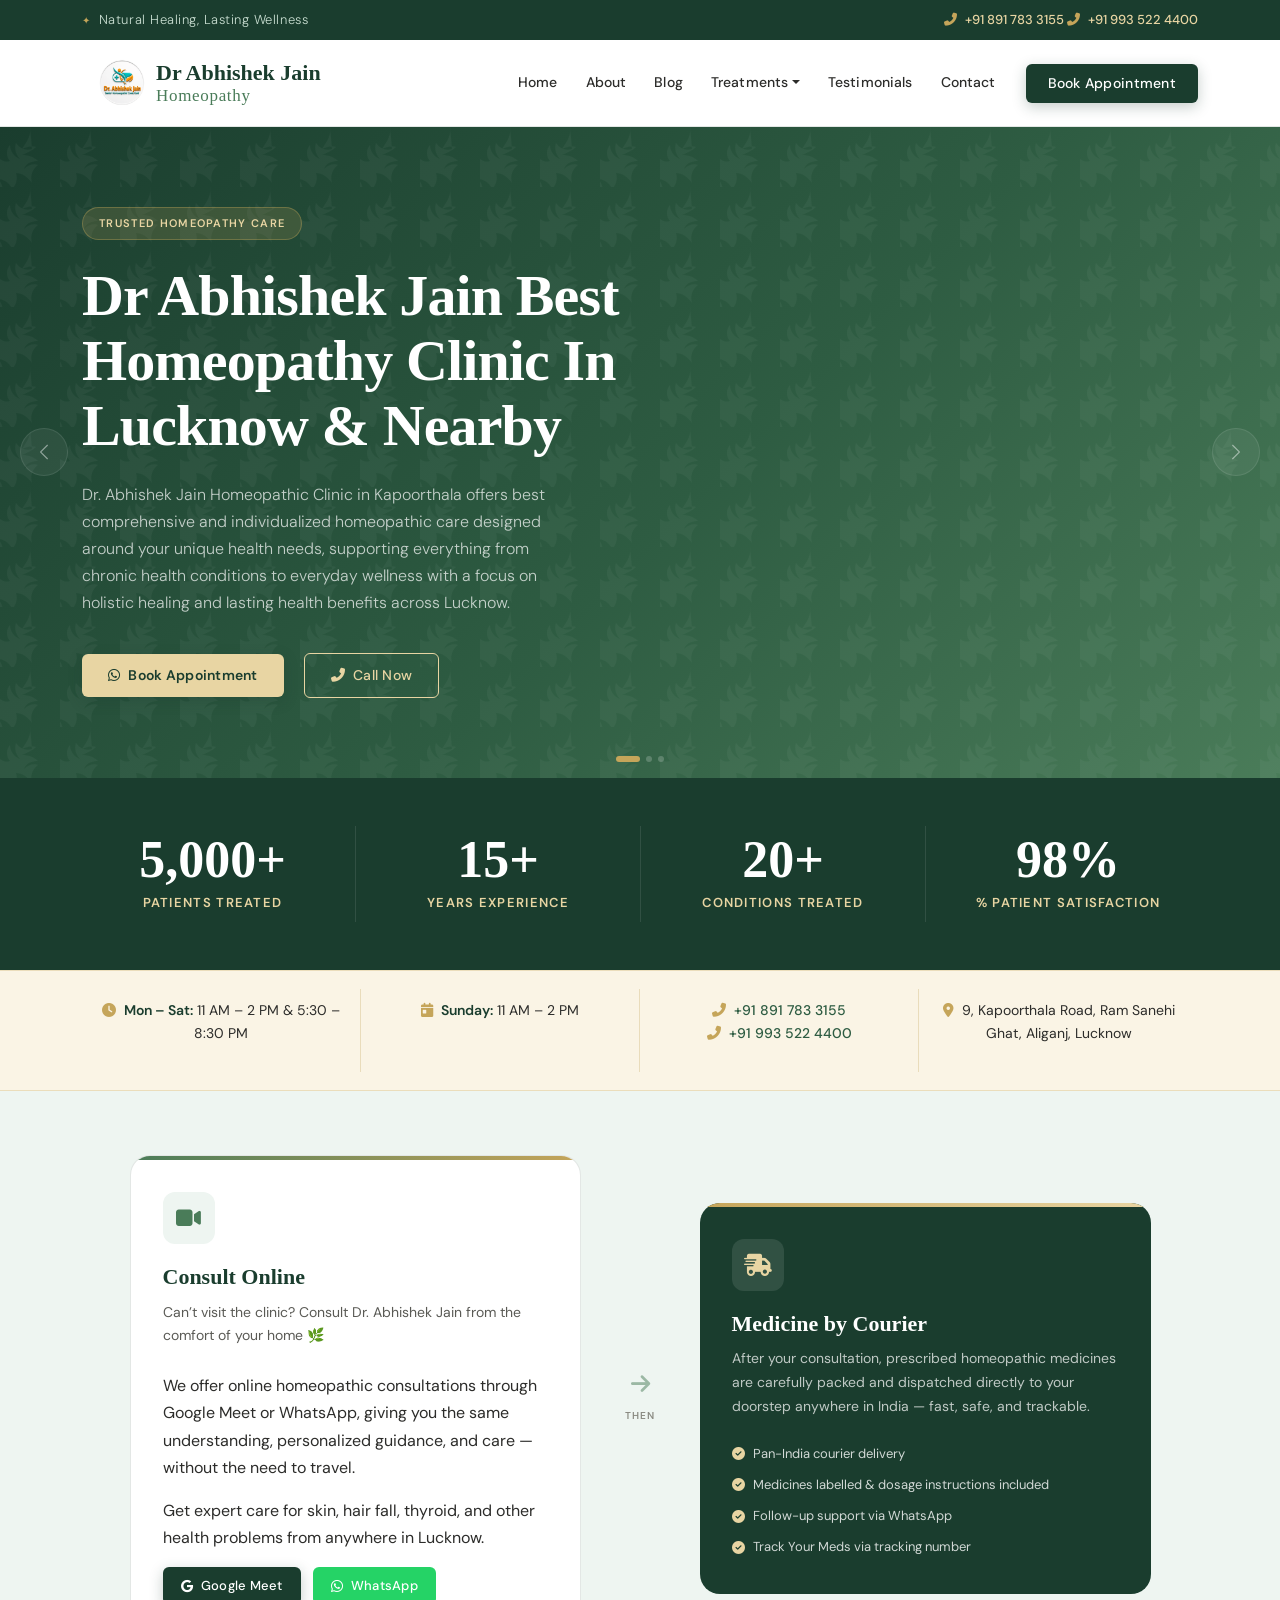
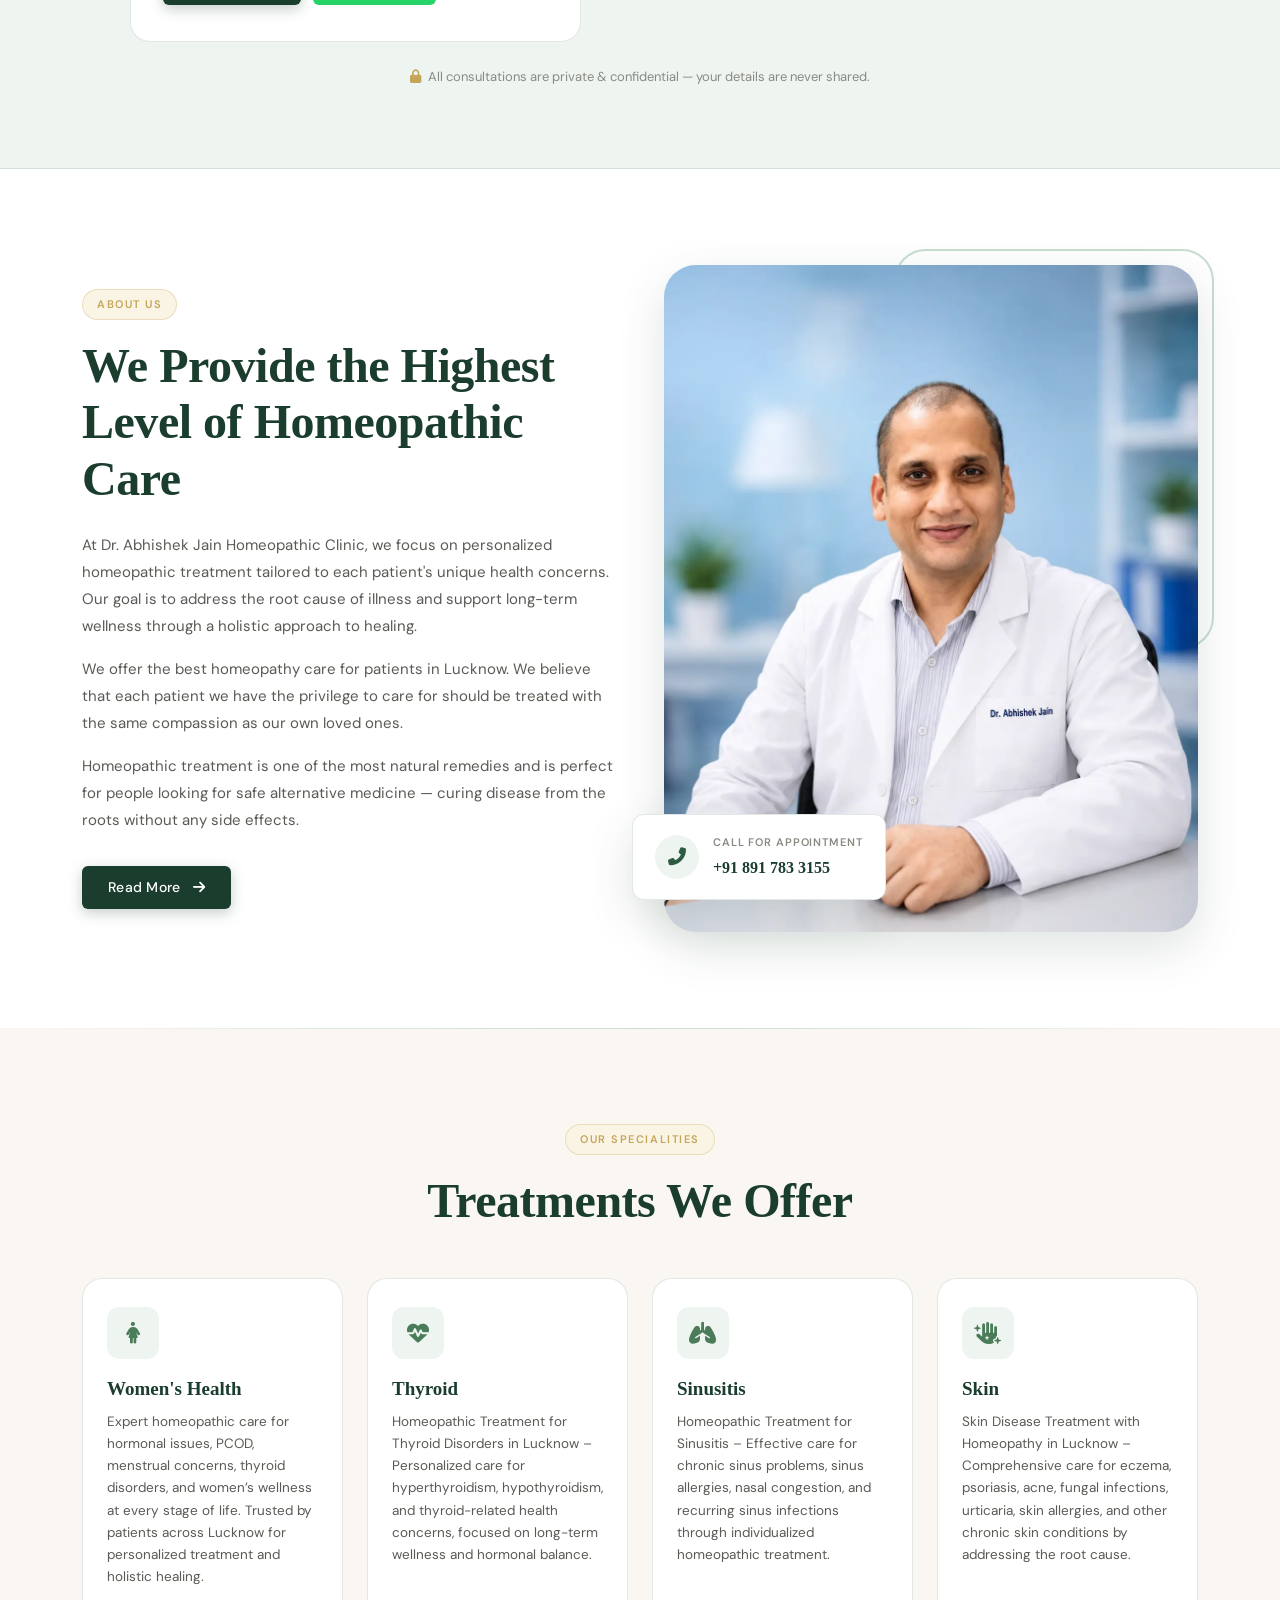
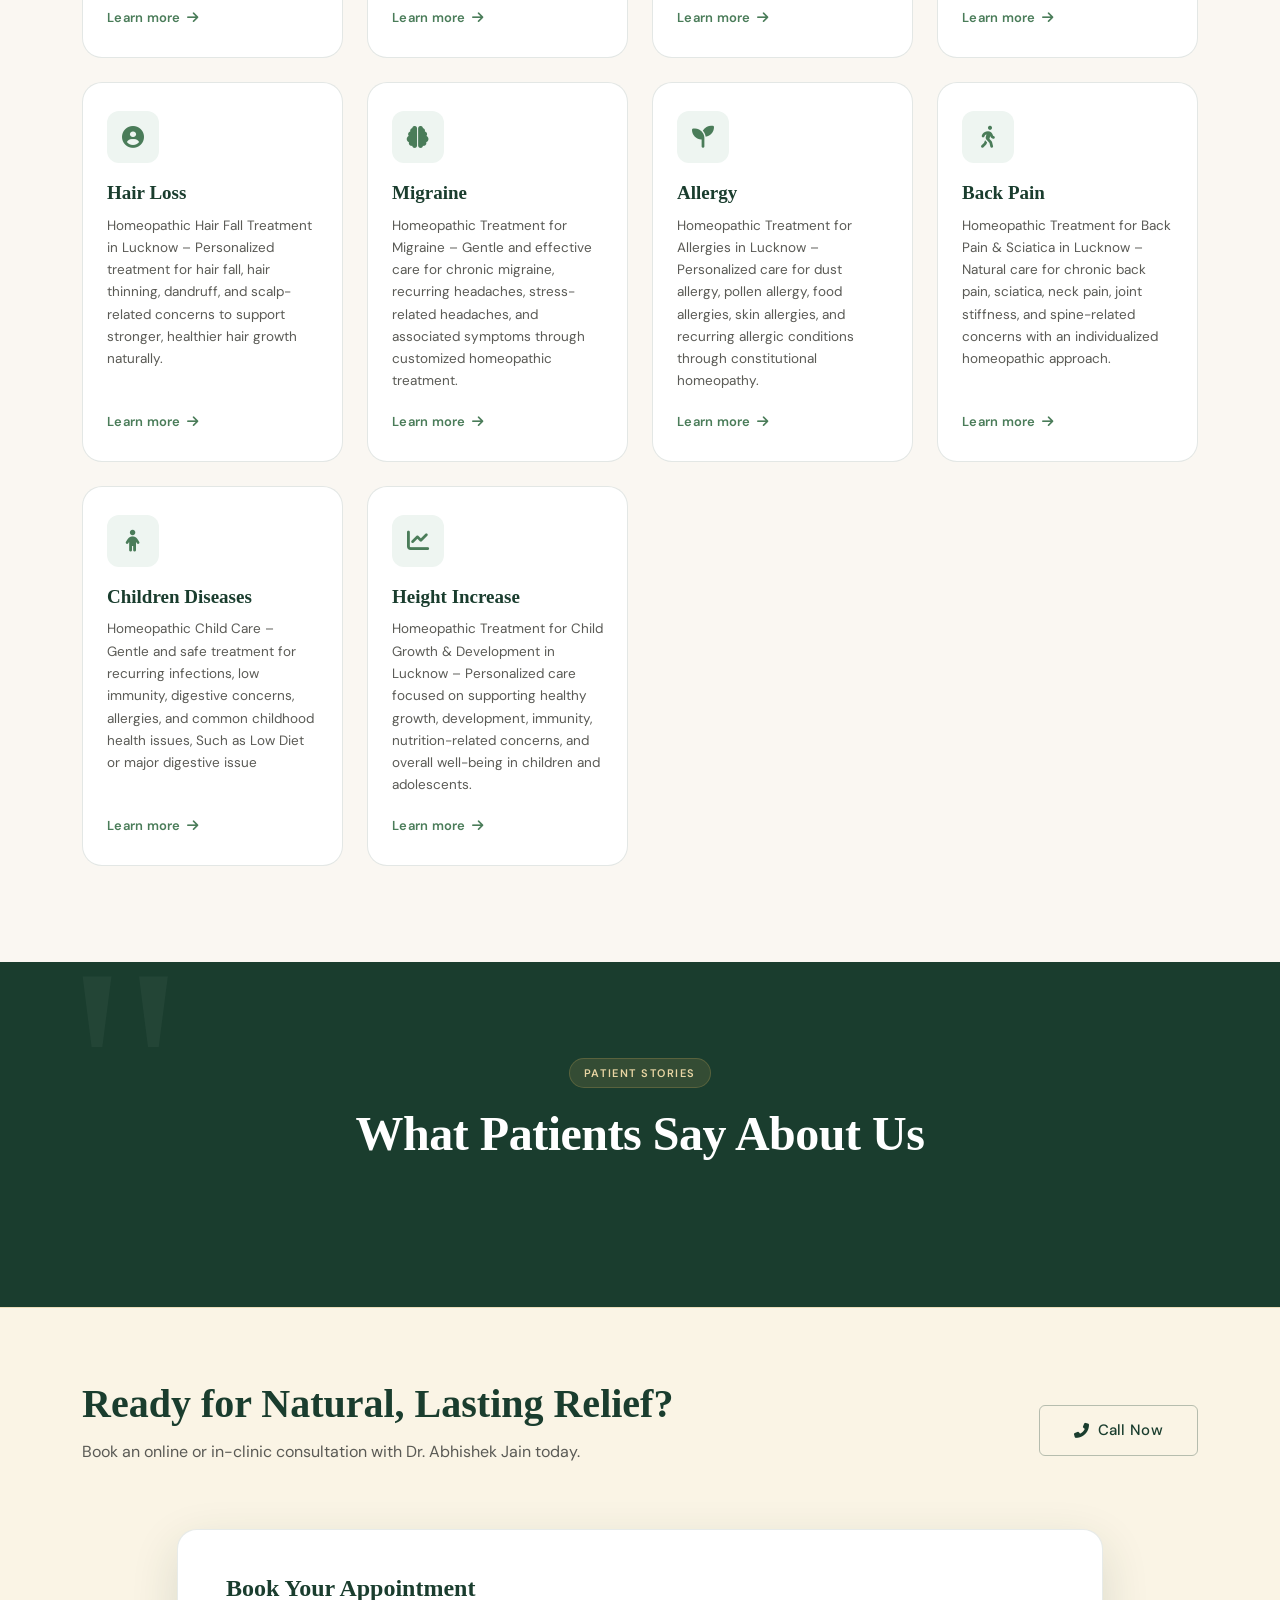
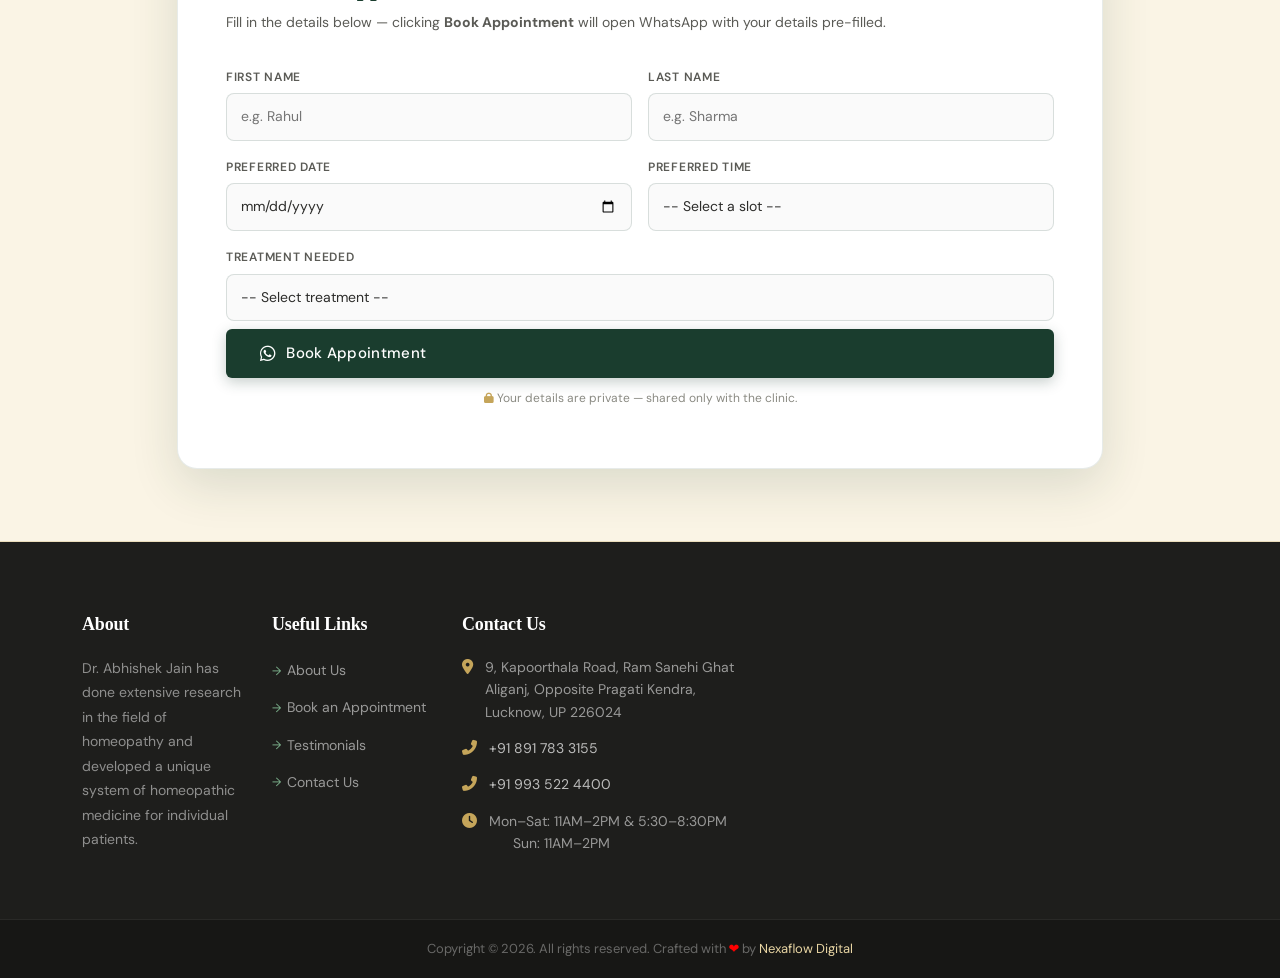
==== index.html @ 607e6f7a "Update index.html" ====
<!DOCTYPE html>
<html lang="en-IN">
<head>
<meta charset="UTF-8">
<meta name="viewport" content="width=device-width, initial-scale=1.0">
<meta http-equiv="X-UA-Compatible" content="IE=edge">

<title>Dr. Abhishek Jain (BHMS) – Best Homeopathy Doctor in Lucknow</title>
<meta name="description" content="Best Homeopathy doctor in Lucknow — Dr. Abhishek Jain, Aliganj clinic. Treats skin, thyroid, PCOD & child health. In-person & online consults. Book now.">
<meta name="keywords" content="homeopathy doctor Lucknow, best homeopathic clinic Lucknow, skin treatment homeopathy Lucknow, hair fall homeopathy, thyroid homeopathy Lucknow, Dr Abhishek Jain homeopathy, Kapoorthala homeopathic clinic, PCOD treatment Lucknow">
<meta name="author" content="Dr. Abhishek Jain">
<meta name="robots" content="index, follow, max-snippet:-1, max-image-preview:large, max-video-preview:-1">
<link rel="canonical" href="https://drjainhomeopathy.in">
<link rel="stylesheet" href="https://cdnjs.cloudflare.com/ajax/libs/bootstrap/5.3.0/css/bootstrap.min.css">
<link rel="stylesheet" href="https://cdnjs.cloudflare.com/ajax/libs/font-awesome/6.4.0/css/all.min.css">
<link href="https://fonts.googleapis.com/css2?family=Cormorant+Garant:ital,wght@0,400;0,600;0,700;1,400&family=DM+Sans:wght@300;400;500;600&display=swap" rel="stylesheet">

<meta name="geo.region" content="IN-UP">
<meta name="geo.placename" content="Lucknow, Uttar Pradesh, India">
<meta name="geo.position" content="26.8756;80.9425">
<meta name="ICBM" content="26.8756, 80.9425">

<meta property="og:type" content="website">
<meta property="og:locale" content="en_IN">
<meta property="og:site_name" content="Dr. Abhishek Jain Homeopathic Clinic">
<meta property="og:title" content="Best Homeopathy Doctor in Lucknow – Dr. Abhishek Jain">
<meta property="og:description" content="Trusted homeopathic care for skin, hair loss, thyroid, PCOD, sinusitis & more. Clinic in Kapoorthala, Aliganj, Lucknow. Book appointment via WhatsApp.">
<meta property="og:url" content="https://drjainhomeopathy.in/">
<meta property="og:image" content="https://drjainhomeopathy.in/dr-abhishek-jain.webp">
<meta property="og:image:width" content="1200">
<meta property="og:image:height" content="630">
<meta property="og:image:alt" content="Dr. Abhishek Jain – Homeopathy Doctor Lucknow">

<meta name="twitter:card" content="summary_large_image">
<meta name="twitter:title" content="Best Homeopathy Doctor in Lucknow – Dr. Abhishek Jain">
<meta name="twitter:description" content="Trusted homeopathic care for skin, hair loss, thyroid, PCOD & more. Clinic in Kapoorthala, Aliganj, Lucknow.">
<meta name="twitter:image" content="https://drjainhomeopathy.in/dr-abhishek-jain.webp">

<script type="application/ld+json">
{
  "@context": "https://schema.org",
  "@graph": [

    {
      "@type": "WebSite",
      "@id": "https://drjainhomeopathy.in/#website",
      "url": "https://drjainhomeopathy.in/",
      "name": "Dr. Abhishek Jain Homeopathic Clinic",
      "description": "Best Homeopathy Doctor in Lucknow – Trusted care for skin, hair loss, thyroid, PCOD, sinusitis, migraine & more.",
      "inLanguage": "en-IN",
      "potentialAction": {
        "@type": "SearchAction",
        "target": {
          "@type": "EntryPoint",
          "urlTemplate": "https://drjainhomeopathy.in/?s={search_term_string}"
        },
        "query-input": "required name=search_term_string"
      }
    },

    {
      "@type": "WebPage",
      "@id": "https://drjainhomeopathy.in/#webpage",
      "url": "https://drjainhomeopathy.in/",
     "name": "Dr. Abhishek Jain (BHMS) – Best Homeopathy Doctor in Lucknow | Kapoorthala Clinic",
"description": "Dr. Abhishek Jain (BHMS) offers expert homeopathic treatment for skin, thyroid, PCOD, Fibroadenoma, children's health & chronic ailments in Lucknow. Consultation ₹500.",
      "inLanguage": "en-IN",
      "isPartOf": { "@id": "https://drjainhomeopathy.in/#website" },
      "about": { "@id": "https://drjainhomeopathy.in/#clinic" },
      "datePublished": "2024-01-01",
      "dateModified": "2026-06-01",
      "breadcrumb": { "@id": "https://drjainhomeopathy.in/#breadcrumb" },
      "primaryImageOfPage": {
        "@type": "ImageObject",
        "url": "https://drjainhomeopathy.in/dr-abhishek-jain.webp",
        "width": 800,
        "height": 1000
      }
    },

    {
      "@type": "BreadcrumbList",
      "@id": "https://drjainhomeopathy.in/#breadcrumb",
      "itemListElement": [
        {
          "@type": "ListItem",
          "position": 1,
          "name": "Home",
          "item": "https://drjainhomeopathy.in/"
        }
      ]
    },

    {
      "@type": ["MedicalBusiness", "Physician"],
      "@id": "https://drjainhomeopathy.in/#clinic",
      "name": "Dr. Abhishek Jain Homeopathic Clinic",
      "alternateName": ["Vardhman Homeopathy", "Dr Abhishek Jain Homeopathy Lucknow"],
      "description": "Dr. Abhishek Jain (BHMS) is a trusted homeopathic doctor in Lucknow with 15+ years of experience, specialising in skin diseases, children's health, thyroid, PCOD, Fibroadenoma, and chronic ailments. Clinic near Kapoorthala, Aliganj Lucknow. Consultation fee ₹500, valid for 15 days.",
      "url": "https://drjainhomeopathy.in/",
      "logo": {
        "@type": "ImageObject",
        "url": "https://drjainhomeopathy.in/logo.png",
        "width": 200,
        "height": 60
      },
      "image": {
        "@type": "ImageObject",
        "url": "https://drjainhomeopathy.in/dr-abhishek-jain.webp",
        "width": 800,
        "height": 1000
      },
      "telephone": ["+918917833155", "+919935224400"],
      "email": "drabhishekj@gmail.com",
      "priceRange": "₹500",
"offers": {
  "@type": "Offer",
  "name": "Homeopathy Consultation",
  "price": "500",
  "priceCurrency": "INR",
  "description": "Consultation fee ₹500, valid for 15 days from date of visit."
},
      "currenciesAccepted": "INR",
      "paymentAccepted": "Cash, UPI, Online Transfer",
      "medicalSpecialty": "Homeopathic Medicine",
      "foundingDate": "2009",
      "address": {
        "@type": "PostalAddress",
        "streetAddress": "9, Kapoorthala Road, Ram Sanehi Ghat, Opposite Pragati Kendra",
        "addressLocality": "Aliganj",
        "addressRegion": "Uttar Pradesh",
        "postalCode": "226024",
        "addressCountry": "IN"
      },
      "geo": {
        "@type": "GeoCoordinates",
        "latitude": 26.8756,
        "longitude": 80.9425
      },
      "hasMap": "https://maps.google.com/?cid=YOUR_GOOGLE_CID",
      "sameAs": [
        "https://www.google.com/maps?cid=YOUR_GOOGLE_CID"
      ],
      "openingHoursSpecification": [
        {
          "@type": "OpeningHoursSpecification",
          "dayOfWeek": ["Monday","Tuesday","Wednesday","Thursday","Friday","Saturday"],
          "opens": "11:00",
          "closes": "14:00"
        },
        {
          "@type": "OpeningHoursSpecification",
          "dayOfWeek": ["Monday","Tuesday","Wednesday","Thursday","Friday","Saturday"],
          "opens": "17:30",
          "closes": "20:30"
        },
        {
          "@type": "OpeningHoursSpecification",
          "dayOfWeek": "Sunday",
          "opens": "11:00",
          "closes": "14:00"
        }
      ],
      "areaServed": [
        {"@type": "City", "name": "Lucknow"},
        {"@type": "AdministrativeArea", "name": "Aliganj"},
        {"@type": "AdministrativeArea", "name": "Kapoorthala"},
        {"@type": "AdministrativeArea", "name": "Gomti Nagar"},
        {"@type": "AdministrativeArea", "name": "Hazratganj"},
        {"@type": "AdministrativeArea", "name": "Indira Nagar"},
        {"@type": "AdministrativeArea", "name": "Rajajipuram"}
      ],
      "availableService": [
        {"@type": "MedicalTherapy", "name": "Women's Health & PCOD Treatment"},
        {"@type": "MedicalTherapy", "name": "Thyroid Treatment"},
        {"@type": "MedicalTherapy", "name": "Sinusitis Treatment"},
        {"@type": "MedicalTherapy", "name": "Skin Disease Treatment"},
        {"@type": "MedicalTherapy", "name": "Hair Loss Treatment"},
        {"@type": "MedicalTherapy", "name": "Migraine Treatment"},
        {"@type": "MedicalTherapy", "name": "Allergy Treatment"},
        {"@type": "MedicalTherapy", "name": "Back Pain & Sciatica Treatment"},
        {"@type": "MedicalTherapy", "name": "Children's Diseases Treatment"},
        {"@type": "MedicalTherapy", "name": "Fibroadenoma Treatment"},
{"@type": "MedicalTherapy", "name": "Chronic Disease Treatment"},
{"@type": "MedicalTherapy", "name": "Online Homeopathy Consultation"}
      ],
      "employee": {
        "@type": "Person",
        "@id": "https://drjainhomeopathy.in/#doctor",
        "name": "Dr. Abhishek Jain",
       "jobTitle": "Homeopathic Physician (BHMS)",
"qualifications": "BHMS",
"description": "Dr. Abhishek Jain (BHMS) is a specialist homeopathic doctor in Lucknow with over 15 years of experience, known for expertise in skin diseases, children's health, thyroid disorders, PCOD, Fibroadenoma, and various chronic ailments.",
"hasCredential": {
  "@type": "EducationalOccupationalCredential",
  "credentialCategory": "degree",
  "name": "Bachelor of Homeopathic Medicine and Surgery (BHMS)"
},
        "image": "https://drjainhomeopathy.in/dr-abhishek-jain.webp",
        "worksFor": {"@id": "https://drjainhomeopathy.in/#clinic"},
        "address": {
          "@type": "PostalAddress",
          "addressLocality": "Lucknow",
          "addressRegion": "Uttar Pradesh",
          "addressCountry": "IN"
        }
      },
      "aggregateRating": {
        "@type": "AggregateRating",
        "ratingValue": "4.9",
        "reviewCount": "120",
        "bestRating": "5",
        "worstRating": "1"
      }
    },

    {
      "@type": "FAQPage",
      "@id": "https://drjainhomeopathy.in/#faq",
      "mainEntity": [
        {
          "@type": "Question",
          "name": "Is Dr. Abhishek Jain available for online consultation?",
          "acceptedAnswer": {
            "@type": "Answer",
            "text": "Yes, Dr. Abhishek Jain offers online homeopathic consultations via Google Meet and WhatsApp. After consultation, prescribed medicines are dispatched by courier anywhere in India."
          }
        },
        {
          "@type": "Question",
          "name": "What conditions does Dr. Abhishek Jain treat?",
          "acceptedAnswer": {
            "@type": "Answer",
            "text": "Dr. Abhishek Jain treats skin disorders (eczema, psoriasis, acne), hair loss, thyroid disorders, PCOD, sinusitis, migraine, allergies, back pain, sciatica, children's diseases, and more through homeopathy."
          }
        },
        {
          "@type": "Question",
          "name": "Where is Dr. Abhishek Jain's clinic located?",
          "acceptedAnswer": {
            "@type": "Answer",
            "text": "The clinic is at 9, Kapoorthala Road, Ram Sanehi Ghat, Opposite Pragati Kendra, Aliganj, Lucknow, Uttar Pradesh 226024."
          }
        },
        {
          "@type": "Question",
          "name": "What are the clinic timings?",
          "acceptedAnswer": {
            "@type": "Answer",
            "text": "Monday to Saturday: 11 AM – 2 PM and 5:30 PM – 8:30 PM. Sunday: 11 AM – 2 PM."
          }
        },
        {
          "@type": "Question",
          "name": "Does homeopathy have side effects?",
          "acceptedAnswer": {
            "@type": "Answer",
            "text": "No. Homeopathic medicines are natural and work without side effects. They treat the root cause of the disease rather than suppressing symptoms."
          }
        },
        {
          "@type": "Question",
          "name": "How can I book an appointment with Dr. Abhishek Jain?",
          "acceptedAnswer": {
            "@type": "Answer",
            "text": "You can book an appointment by calling +91 891 783 3155 or +91 993 522 4400, or by sending a WhatsApp message to +91 993 522 4400."
          }
        }
      ]
    }

  ]
}
</script>

<style>
/* ============================================================
   VARDHMAN HOMEOPATHY — Modern CSS
   Palette: Forest Green · Sage · Warm Cream · Antique Gold
   Typefaces: Cormorant Garant (display) · DM Sans (body)
   ============================================================ */

*,*::before,*::after{box-sizing:border-box;margin:0;padding:0}

:root{
  --green-deep:#1A3D2E;
  --green-mid:#2E5C42;
  --green-sage:#4A7C59;
  --green-light:#7BAF8A;
  --green-mist:#C8DDD0;
  --green-haze:#EEF5F1;
  --gold:#C5A55A;
  --gold-light:#E8D5A3;
  --gold-pale:#FAF4E5;
  --cream:#FAF7F2;
  --cream-warm:#F2EDE5;
  --white:#FFFFFF;
  --charcoal:#1E1E1C;
  --text-dark:#2C2C2A;
  --text-mid:#5A5A55;
  --text-light:#8A8A82;
  --border:rgba(26,61,46,0.12);
  --border-gold:rgba(197,165,90,0.30);
  --font-display:'Cormorant Garant',Georgia,serif;
  --font-body:'DM Sans',system-ui,sans-serif;
  --radius-sm:6px;
  --radius-md:12px;
  --radius-lg:20px;
  --radius-xl:32px;
  --shadow-sm:0 2px 8px rgba(26,61,46,0.08);
  --shadow-md:0 6px 24px rgba(26,61,46,0.10);
  --shadow-lg:0 16px 48px rgba(26,61,46,0.14);
  --section-pad:96px 0;
  --transition:0.28s cubic-bezier(0.4,0,0.2,1);
}

html{scroll-behavior:smooth; overflow-x:hidden; max-width:100%;}
body{font-family:var(--font-body);font-size:16px;line-height:1.7;color:var(--text-dark);background:var(--white);-webkit-font-smoothing:antialiased; overflow-x:hidden; max-width:100%;}
a{text-decoration:none;color:inherit}
img{max-width:100%;display:block}

.section-eyebrow{display:inline-block;font-family:var(--font-body);font-size:11px;font-weight:600;letter-spacing:0.14em;text-transform:uppercase;color:var(--gold);background:var(--gold-pale);border:1px solid var(--border-gold);padding:5px 14px;border-radius:100px;margin-bottom:18px}

.section-title{font-family:var(--font-display);font-size:clamp(32px,4vw,48px);font-weight:600;line-height:1.18;color:var(--green-deep);letter-spacing:-0.01em}

/* Topbar */
.topbar{background:var(--green-deep);padding:9px 0;font-size:13px}
.topbar-tagline{color:var(--green-mist);font-weight:300;letter-spacing:0.04em}
.topbar-tagline::before{content:'✦';margin-right:8px;color:var(--gold);font-size:10px}
.topbar-phone{color:var(--gold-light);font-weight:500;transition:color var(--transition)}
.topbar-phone:hover{color:var(--white)}
.topbar-phone i{color:var(--gold)}

/* Navbar */
#mainNav{background:rgba(255,255,255,0.96);backdrop-filter:blur(12px);-webkit-backdrop-filter:blur(12px);border-bottom:1px solid var(--border);padding:14px 0;transition:box-shadow var(--transition)}
#mainNav.scrolled{box-shadow:var(--shadow-md)}
.navbar-brand-text{font-family:var(--font-display);font-size:22px;font-weight:700;color:var(--green-deep);line-height:1.2;display:flex;flex-direction:column;}
.nav-link{font-size:14px;font-weight:500;color:var(--text-dark)!important;padding:8px 14px!important;border-radius:var(--radius-sm);transition:color var(--transition),background var(--transition);letter-spacing:0.01em}
.nav-link:hover,.nav-link.active{color:var(--green-mid)!important;background:var(--green-haze)}
.dropdown-menu{border:1px solid var(--border);border-radius:var(--radius-md);box-shadow:var(--shadow-lg);padding:8px;margin-top:8px}
.dropdown-item{font-size:14px;color:var(--text-dark);padding:9px 14px;border-radius:var(--radius-sm);transition:background var(--transition),color var(--transition)}
.dropdown-item:hover{background:var(--green-haze);color:var(--green-deep)}
.nav-appt-btn{font-size:14px!important;padding:9px 22px!important}

/* Buttons */
.btn{font-family:var(--font-body);font-weight:500;font-size:14px;letter-spacing:0.02em;border-radius:var(--radius-sm);padding:11px 26px;transition:all var(--transition);border:none;cursor:pointer;display:inline-flex;align-items:center;gap:8px}
.btn-primary{background:var(--green-deep);color:var(--white);box-shadow:0 4px 14px rgba(26,61,46,0.25)}
.hero-slide .btn-primary{background:#E8D5A3;color:var(--green-deep);border:none;font-weight:600;}
.hero-slide .btn-primary:hover{background:#ffffff;color:var(--green-deep);}
.btn-primary:hover{background:var(--green-mid);color:var(--white);transform:translateY(-1px);box-shadow:0 6px 20px rgba(26,61,46,0.30)}
.btn-outline-light{background:transparent;color:#E8D5A3;border:1.5px solid #E8D5A3}
.btn-outline-light:hover{background:rgba(232,213,163,0.15);color:#E8D5A3;border-color:#E8D5A3}
.btn-light{background:var(--white);color:var(--green-deep);box-shadow:var(--shadow-sm)}
.btn-light:hover{background:var(--cream);color:var(--green-deep);transform:translateY(-1px)}
.btn-lg{padding:13px 34px;font-size:15px}

/* Hero */
.hero-slide{min-height:620px;align-items:center;position:relative;overflow:hidden}
.carousel-item.hero-slide{
  display:flex !important;
  position:absolute;
  top:0; left:0; right:0; bottom:0;
  opacity:0;
  transition:opacity 0.85s ease-in-out;
  z-index:0;
  pointer-events:none;
}
.carousel-item.hero-slide.active{
  opacity:1;
  position:relative;
  z-index:1;
  pointer-events:auto;
}
.hero-slide::before{content:'';position:absolute;inset:0;background-image:url("data:image/svg+xml,%3Csvg width='60' height='60' viewBox='0 0 60 60' xmlns='http://www.w3.org/2000/svg'%3E%3Cg fill='none' fill-rule='evenodd'%3E%3Cg fill='%23ffffff' fill-opacity='0.04'%3E%3Cpath d='M30 0c2 8-4 16-8 22 4-2 10-4 14-2-4 4-10 6-14 8 6 0 12 2 16 6-6 0-12 2-14 8 4-4 10-6 14-4-6 4-8 12-6 18-4-6-10-10-16-10 2 6 0 12-4 16-2-6-8-10-14-10 4 4 6 10 4 16-4-4-10-6-16-4 6-6 6-14 2-20-2 6-8 10-14 10 4-4 4-12 0-16 4 2 8 6 10 10-2-6 0-14 6-18-2 6 0 12 4 16-2-6-2-14 2-20 2 6 8 10 14 8-4-4-4-12 0-16 0 6 4 12 10 14-4-4-6-10-4-16 4 6 10 8 16 6z'/%3E%3C/g%3E%3C/g%3E%3C/svg%3E");pointer-events:none;z-index:1}
.slide-1{background:linear-gradient(135deg,var(--green-deep) 0%,var(--green-mid) 55%,var(--green-sage) 100%)}
.slide-2{background:linear-gradient(135deg,#0F2920 0%,var(--green-deep) 50%,var(--green-mid) 100%)}
.slide-3{background:linear-gradient(135deg,var(--green-mid) 0%,#1E4A38 55%,var(--green-sage) 100%)}
.hero-content{position:relative;z-index:2;padding:80px 0}
.hero-badge{display:inline-block;background:rgba(197,165,90,0.18);color:var(--gold-light);border:1px solid rgba(197,165,90,0.35);font-size:11px;font-weight:600;letter-spacing:0.12em;text-transform:uppercase;padding:6px 16px;border-radius:100px;margin-bottom:24px}
.hero-content h1{font-family:var(--font-display);font-size:clamp(36px,5vw,58px);font-weight:700;color:var(--white);line-height:1.12;margin-bottom:22px;letter-spacing:-0.015em}
.hero-content p{font-size:16px;color:rgba(255,255,255,0.72);line-height:1.7;max-width:500px;margin-bottom:36px;font-weight:300}

.carousel-indicators [data-bs-target]{width:6px;height:6px;border-radius:50%;background:rgba(255,255,255,0.40);border:none;transition:all var(--transition)}
.carousel-indicators .active{background:var(--gold);width:24px;border-radius:100px}
.carousel-control-prev,.carousel-control-next{width:48px;height:48px;background:rgba(255,255,255,0.12);border-radius:50%;top:50%;transform:translateY(-50%);bottom:auto;margin:0 20px;border:1px solid rgba(255,255,255,0.20);transition:background var(--transition)}
.carousel-control-prev:hover,.carousel-control-next:hover{background:rgba(255,255,255,0.22)}
.carousel-control-prev-icon,.carousel-control-next-icon{width:18px;height:18px}

/* Hours Strip */
.hours-strip{background:var(--gold-pale);border-top:1px solid var(--border-gold);border-bottom:1px solid var(--border-gold);padding:18px 0}
.hours-item{font-size:14px;color:var(--text-dark);padding:10px 20px;border-right:1px solid var(--border-gold);font-weight:400}
.hours-item:last-child{border-right:none}
.hours-item i{color:var(--gold)}
.hours-item strong{font-weight:600;color:var(--green-deep)}
.hours-item a{color:var(--green-mid);font-weight:500}
.hours-item a:hover{color:var(--green-deep)}

/* Section padding */
.section-padding{padding:var(--section-pad)}

/* About */
.about-section{background:var(--white)}
.about-text-content p{color:var(--text-mid);font-size:15px;margin-bottom:16px;line-height:1.8}
.about-image-block{position:relative;border-radius:var(--radius-xl);overflow:visible}
.about-image-block img{border-radius:var(--radius-xl);box-shadow:var(--shadow-lg);width:100%;object-fit:cover;aspect-ratio:4/5;background:var(--green-haze)}
.about-image-block::before{content:'';position:absolute;top:-16px;right:-16px;width:60%;height:60%;border:2px solid var(--green-mist);border-radius:var(--radius-xl);z-index:-1}
.about-info-card{position:absolute;bottom:32px;left:-32px;background:var(--white);border-radius:var(--radius-md);box-shadow:var(--shadow-lg);padding:18px 22px;display:flex;align-items:center;gap:14px;border:1px solid var(--border);min-width:230px}
.info-card-icon{width:44px;height:44px;background:var(--green-haze);border-radius:50%;display:flex;align-items:center;justify-content:center;color:var(--green-mid);font-size:18px;flex-shrink:0}
.info-card-label{font-size:11px;font-weight:600;letter-spacing:0.08em;text-transform:uppercase;color:var(--text-light);margin-bottom:3px}
.info-card-phone{font-size:16px;font-weight:600;color:var(--green-deep);font-family:var(--font-display)}

/* Treatments */
.treatments-section{background:var(--cream);position:relative}
.treatments-section::before{content:'';position:absolute;top:0;left:0;right:0;height:1px;background:linear-gradient(90deg,transparent,var(--green-mist),transparent)}
.treatment-card{display:flex;flex-direction:column;background:var(--white);border:1px solid var(--border);border-radius:var(--radius-lg);padding:28px 24px;height:100%;transition:all var(--transition);text-decoration:none;color:inherit;position:relative;overflow:hidden}
.treatment-card::before{content:'';position:absolute;bottom:0;left:0;right:0;height:3px;background:linear-gradient(90deg,var(--green-sage),var(--gold));transform:scaleX(0);transform-origin:left;transition:transform var(--transition)}
.treatment-card:hover{transform:translateY(-6px);box-shadow:var(--shadow-lg);border-color:var(--green-mist);color:inherit;text-decoration:none}
.treatment-card:hover::before{transform:scaleX(1)}
.treatment-icon{width:52px;height:52px;background:var(--green-haze);border-radius:var(--radius-md);display:flex;align-items:center;justify-content:center;font-size:22px;color:var(--green-sage);margin-bottom:18px;transition:background var(--transition),color var(--transition)}
.treatment-card:hover .treatment-icon{background:var(--green-deep);color:var(--white)}
.treatment-card h4{font-family:var(--font-display);font-size:19px;font-weight:600;color:var(--green-deep);margin-bottom:10px;line-height:1.25}
.treatment-card p{font-size:13.5px;color:var(--text-mid);line-height:1.65;flex:1;margin-bottom:18px}
.treatment-link{font-size:13px;font-weight:600;color:var(--green-sage);display:inline-flex;align-items:center;gap:6px;letter-spacing:0.02em;transition:gap var(--transition),color var(--transition)}
.treatment-card:hover .treatment-link{color:var(--green-deep);gap:10px}

/* Testimonials */
.testimonials-section{background:var(--green-deep);position:relative;overflow:hidden}
.testimonials-section::before{content:'"';position:absolute;top:-40px;left:5%;font-family:var(--font-display);font-size:300px;color:rgba(255,255,255,0.04);line-height:1;pointer-events:none;user-select:none}
.testimonials-section .section-eyebrow{background:rgba(197,165,90,0.15);color:var(--gold-light);border-color:rgba(197,165,90,0.25)}
.testimonials-section .section-title{color:var(--white)}
.testimonial-card{background:rgba(255,255,255,0.06);border:1px solid rgba(255,255,255,0.10);border-radius:var(--radius-xl);padding:44px 48px;text-align:center;backdrop-filter:blur(8px)}
.testimonial-stars{color:var(--gold);font-size:20px;letter-spacing:3px;margin-bottom:24px}
.testimonial-card p{font-family:var(--font-display);font-size:20px;font-style:italic;color:rgba(255,255,255,0.88);line-height:1.65;margin-bottom:32px}
.testimonial-author{display:flex;align-items:center;justify-content:center;gap:14px}
.author-avatar{width:46px;height:46px;background:var(--green-sage);border-radius:50%;display:flex;align-items:center;justify-content:center;font-weight:600;font-size:16px;color:var(--white);flex-shrink:0}
.testimonial-author strong{display:block;font-size:15px;font-weight:600;color:var(--white);text-align:left}
.testimonial-author span{font-size:13px;color:rgba(255,255,255,0.50);text-align:left;display:block}
.testimonial-btn{width:42px;height:42px;border-radius:50%;background:rgba(255,255,255,0.10);border:1px solid rgba(255,255,255,0.20);color:var(--white);font-size:14px;display:inline-flex;align-items:center;justify-content:center;transition:background var(--transition);padding:0}
.testimonial-btn:hover{background:rgba(255,255,255,0.20);color:var(--white)}

/* CTA */
.cta-section{background:var(--gold-pale);border-top:1px solid var(--border-gold);border-bottom:1px solid var(--border-gold);padding:72px 0}
.cta-section h2{font-family:var(--font-display);font-size:clamp(28px,3.5vw,40px);font-weight:600;color:var(--green-deep);margin-bottom:10px;line-height:1.2}
.cta-section p{font-size:16px;color:var(--text-mid)}
.cta-section .btn-outline-light{color:var(--green-deep);border-color:rgba(26,61,46,0.30)}
.cta-section .btn-outline-light:hover{background:rgba(26,61,46,0.06);color:var(--green-deep)}

/* Footer */
.site-footer{background:var(--charcoal);padding:72px 0 0;color:rgba(255,255,255,0.60)}
.footer-heading{font-family:var(--font-display);font-size:18px;font-weight:600;color:var(--white);margin-bottom:20px;letter-spacing:-0.01em}
.site-footer p{font-size:14px;line-height:1.75;color:rgba(255,255,255,0.50)}
.footer-links{list-style:none;padding:0}
.footer-links li{margin-bottom:10px}
.footer-links a{font-size:14px;color:rgba(255,255,255,0.55);transition:color var(--transition);display:inline-flex;align-items:center;gap:6px}
.footer-links a::before{content:'→';font-size:12px;color:var(--green-light)}
.footer-links a:hover{color:var(--white)}
.footer-contact{list-style:none;padding:0}
.footer-contact li{display:flex;gap:12px;font-size:14px;color:rgba(255,255,255,0.55);margin-bottom:14px;line-height:1.6}
.footer-contact i{color:var(--gold);font-size:15px;margin-top:3px;flex-shrink:0}
.footer-contact a{color:rgba(255,255,255,0.70);transition:color var(--transition)}
.footer-contact a:hover{color:var(--gold-light)}
.footer-bottom{background:rgba(0,0,0,0.25);margin-top:48px;padding:18px 0;border-top:1px solid rgba(255,255,255,0.08)}
.footer-bottom p{font-size:13px;color:rgba(255,255,255,0.35);margin:0}
.footer-bottom a{color:var(--gold-light);transition:color var(--transition)}
.footer-bottom a:hover{color:var(--gold)}
.navbar-toggler{border:1px solid var(--border);border-radius:var(--radius-sm);padding:6px 10px}
.navbar-toggler:focus{box-shadow:none}

@media (max-width: 767px) {
  .dr-photo {
    aspect-ratio: 3/4;
    object-fit: cover;
    object-position: center top;
    width: 100%;
  }
}

@media(max-width:991px){
  :root{--section-pad:72px 0}
  .about-info-card{left:0;bottom:-20px}
  .about-image-block::before{display:none}
  .hero-content{padding:60px 0}
  .testimonial-card{padding:32px 28px}
}
@media(max-width:767px){
  :root{--section-pad:56px 0}
  .hero-slide{min-height:520px}
  .hours-item{border-right:none;border-bottom:1px solid var(--border-gold)}
  .hours-item:last-child{border-bottom:none}
  .about-info-card{position:static;margin-top:20px}
  .testimonial-card p{font-size:17px}

  /* Fix horizontal overflow on mobile */
  .container{max-width:100%; padding-left:16px; padding-right:16px;}
  .row{margin-left:0; margin-right:0;}
  .carousel{overflow:hidden;}
  .carousel-inner{overflow:hidden;}
  #heroCarousel{overflow:hidden; max-width:100vw;}
  section, div{max-width:100%;}
  .hero-content{padding:48px 0;}
  .hero-content h1{font-size:30px;}
}
@media(prefers-reduced-motion:no-preference){
  .treatment-card,.about-text-content,.about-image-block{opacity:0;transform:translateY(20px);animation:fadeUp 0.6s ease forwards}
  .treatment-card:nth-child(2){animation-delay:0.08s}
  .treatment-card:nth-child(3){animation-delay:0.16s}
  .treatment-card:nth-child(4){animation-delay:0.24s}
  .about-image-block{animation-delay:0.15s}
}
@keyframes fadeUp{to{opacity:1;transform:translateY(0)}}

.heartbeat {
  color: #ff0000;
  display: inline-block;
  animation: heartbeat 1.2s ease-in-out infinite;
}
@keyframes heartbeat {
  0%, 100% { transform: scale(1); }
  15% { transform: scale(1.3); }
  30% { transform: scale(1); }
  45% { transform: scale(1.3); }
  60% { transform: scale(1); }
}
</style>
</head>

<body>

<!-- Topbar -->
<div class="topbar">
  <div class="container">
    <div class="row align-items-center">
      <div class="col-lg-6 col-md-6 d-none d-md-block">
        <span class="topbar-tagline">Natural Healing, Lasting Wellness</span>
      </div>
      <div class="col-lg-6 col-md-6 text-md-end text-center">
        <a href="tel:+91 891 783 3155" class="topbar-phone"><i class="fas fa-phone-alt me-2"></i>+91 891 783 3155</a>
        <a href="tel:+91 993 522 4400" class="topbar-phone"><i class="fas fa-phone-alt me-2"></i>+91 993 522 4400</a>
      </div>
    </div>
  </div>
</div>

<!-- Navbar -->
<nav class="navbar navbar-expand-lg sticky-top" id="mainNav">
  <div class="container">
    <a class="navbar-brand" href="https://drjainhomeopathy.in">
      <a class="navbar-brand" href="https://drjainhomeopathy.in" style="display:flex;align-items:center;gap:10px;">
  <img src="logo.png" alt="Dr. Abhishek Jain Homeopathy Logo" width="48" height="48" style="border-radius:50%;object-fit:cover;flex-shrink:0;" loading="eager">
  <span class="navbar-brand-text">Dr Abhishek Jain <span style="color:var(--green-sage);font-size:17px;font-weight:500;letter-spacing:0.04em;">Homeopathy</span></span>
</a>
    </a>
    <button class="navbar-toggler" type="button" data-bs-toggle="collapse" data-bs-target="#navbarNav">
      <span class="navbar-toggler-icon"></span>
    </button>
    <div class="collapse navbar-collapse" id="navbarNav">
      <ul class="navbar-nav ms-auto align-items-lg-center">
        <li class="nav-item"><a class="nav-link active" href="https://drjainhomeopathy.in">Home</a></li>
        <li class="nav-item"><a class="nav-link" href="about.html">About</a></li>
        <li class="nav-item"><a class="nav-link" href="/blog/">Blog</a></li>
        <li class="nav-item dropdown">
          <a class="nav-link dropdown-toggle" href="#" data-bs-toggle="dropdown">Treatments</a>
          <ul class="dropdown-menu">
           <li><a class="dropdown-item" href="#womens-health">Women's Health</a></li>
<li><a class="dropdown-item" href="#thyroid">Thyroid</a></li>
<li><a class="dropdown-item" href="#sinusitis">Sinusitis</a></li>
<li><a class="dropdown-item" href="#skin">Skin</a></li>
<li><a class="dropdown-item" href="#hair-loss">Hair Loss</a></li>
<li><a class="dropdown-item" href="#migraine">Migraine</a></li>
<li><a class="dropdown-item" href="#allergy">Allergy</a></li>
<li><a class="dropdown-item" href="#back-pain">Back Pain</a></li>
<li><a class="dropdown-item" href="#children">Children Diseases</a></li>
<li><a class="dropdown-item" href="#height">Height Increase</a></li>
          </ul>
        </li>
        <li class="nav-item"><a class="nav-link" href="about.html#testimonials">Testimonials</a></li>
        <li class="nav-item"><a class="nav-link" href="#appointment-form">Contact</a></li>
        <li class="nav-item ms-lg-3">
         <a href="#appointment-form" class="btn btn-primary nav-appt-btn">Book Appointment</a>
        </li>
      </ul>
    </div>
  </div>
</nav>

<!-- Hero Slider -->
<div id="heroCarousel" class="carousel carousel-fade" data-bs-ride="carousel" data-bs-interval="5000">
  <div class="carousel-indicators">
    <button type="button" data-bs-target="#heroCarousel" data-bs-slide-to="0" class="active"></button>
    <button type="button" data-bs-target="#heroCarousel" data-bs-slide-to="1"></button>
    <button type="button" data-bs-target="#heroCarousel" data-bs-slide-to="2"></button>
  </div>
  <div class="carousel-inner">
    <div class="carousel-item active hero-slide slide-1">
      <div class="container h-100">
        <div class="row align-items-center h-100">
          <div class="col-lg-6">
            <div class="hero-content">
              <span class="hero-badge">Trusted Homeopathy Care</span>
              <h1>Dr Abhishek Jain Best Homeopathy Clinic In Lucknow & Nearby</h1>
              <p>Dr. Abhishek Jain Homeopathic Clinic in Kapoorthala offers best comprehensive and individualized homeopathic care designed around your unique health needs, supporting everything from chronic health conditions to everyday wellness with a focus on holistic healing and lasting health benefits across Lucknow.</p>
              <a href="https://wa.me/919935224400?text=Hii%20Dr.%20Abhishek%2C%20I%20want%20to%20book%20my%20appointment." target="_blank" class="btn btn-primary me-3"><i class="fab fa-whatsapp"></i> Book Appointment</a>
               <a href="tel:+918917833155" class="btn btn-outline-light">
  <i class="fas fa-phone-alt"></i> Call Now
</a>
            </div>
          </div>
        </div>
      </div>
    </div>
    <div class="carousel-item hero-slide slide-2">
      <div class="container h-100">
        <div class="row align-items-center h-100">
          <div class="col-lg-6">
            <div class="hero-content">
              <span class="hero-badge">Natural &amp; Safe Treatment</span>
              <h2 style="font-family:var(--font-display);font-size:clamp(36px,5vw,58px);font-weight:700;color:var(--white);line-height:1.12;margin-bottom:22px;letter-spacing:-0.015em">Top Rated Homeopathy for Skin Problems in Lucknow</h2>
              <p>Skin disease treatment using homeopathy focuses on addressing the root cause of concerns like acne, pimples, itching, allergies, eczema, fungal infection, psoriasis, and urticaria. At Dr. Abhishek Jain Homeopathic Clinic patients receive personalized homeopathic care for long-term skin health and natural healing.</p>
             <a href="https://wa.me/919935224400?text=Hii%20Dr.%20Abhishek%2C%20I%20want%20to%20book%20my%20appointment." target="_blank" class="btn btn-primary me-3"><i class="fab fa-whatsapp"></i> Schedule Now</a>
               <a href="tel:+918917833155" class="btn btn-outline-light">
  <i class="fas fa-phone-alt"></i> Call Now
</a>
            </div>
          </div>
        </div>
      </div>
    </div>
    <div class="carousel-item hero-slide slide-3">
      <div class="container h-100">
        <div class="row align-items-center h-100">
          <div class="col-lg-6">
            <div class="hero-content">
              <span class="hero-badge">Expert Homeopath in Lucknow</span>
              <h2 style="font-family:var(--font-display);font-size:clamp(36px,5vw,58px);font-weight:700;color:var(--white);line-height:1.12;margin-bottom:22px;letter-spacing:-0.015em">Stop Hair Fall Naturally with Homeopathy in Lucknow</h2>
              <p>Hair fall can happen due to stress, hormonal imbalance, dandruff, scalp issues, thyroid, or nutritional factors. Homeopathy focuses on treating the root cause & supporting natural hair health. Dr Abhishek Jain has delivered phenomenal results and is widely known for providing effective homeopathic hair fall treatment in Lucknow.</p>
              <a href="https://wa.me/919935224400?text=Hii%20Dr.%20Abhishek%2C%20I%20want%20to%20book%20my%20appointment." target="_blank" class="btn btn-primary me-3"><i class="fab fa-whatsapp"></i> Get Consultation</a>
             <a href="tel:+918917833155" class="btn btn-outline-light">
  <i class="fas fa-phone-alt"></i> Call Now
</a>
            </div>
          </div>
        </div>
      </div>
    </div>
  </div>
  <button class="carousel-control-prev" type="button" data-bs-target="#heroCarousel" data-bs-slide="prev">
    <span class="carousel-control-prev-icon"></span>
  </button>
  <button class="carousel-control-next" type="button" data-bs-target="#heroCarousel" data-bs-slide="next">
    <span class="carousel-control-next-icon"></span>
  </button>
</div>

<!-- Stats Strip -->
<div style="background:var(--green-deep); padding:48px 0;">
  <div class="container">
    <div class="row g-4 justify-content-center text-center">

      <div class="col-6 col-md-3">
        <div style="padding:8px 16px;">
          <div style="font-family:var(--font-display);font-size:clamp(36px,5vw,52px);font-weight:700;color:#ffffff;line-height:1;" class="stat-count" data-target="5000" aria-label="5000+ Patients Treated">5000+</div>
          <div style="font-size:13px;color:var(--gold-light);font-weight:600;letter-spacing:0.1em;text-transform:uppercase;margin-top:6px;">Patients Treated</div>
        </div>
      </div>

      <div class="col-6 col-md-3" style="border-left:1px solid rgba(255,255,255,0.10);">
        <div style="padding:8px 16px;">
          <div style="font-family:var(--font-display);font-size:clamp(36px,5vw,52px);font-weight:700;color:#ffffff;line-height:1;" class="stat-count" data-target="15">15</div>
          <div style="font-size:13px;color:var(--gold-light);font-weight:600;letter-spacing:0.1em;text-transform:uppercase;margin-top:6px;">Years Experience</div>
        </div>
      </div>

      <div class="col-6 col-md-3" style="border-left:1px solid rgba(255,255,255,0.10);">
        <div style="padding:8px 16px;">
          <div style="font-family:var(--font-display);font-size:clamp(36px,5vw,52px);font-weight:700;color:#ffffff;line-height:1;" class="stat-count" data-target="20">20</div>
          <div style="font-size:13px;color:var(--gold-light);font-weight:600;letter-spacing:0.1em;text-transform:uppercase;margin-top:6px;">Conditions Treated</div>
        </div>
      </div>

      <div class="col-6 col-md-3" style="border-left:1px solid rgba(255,255,255,0.10);">
        <div style="padding:8px 16px;">
          <div style="font-family:var(--font-display);font-size:clamp(36px,5vw,52px);font-weight:700;color:#ffffff;line-height:1;" class="stat-count" data-target="98">98</div>
          <div style="font-size:13px;color:var(--gold-light);font-weight:600;letter-spacing:0.1em;text-transform:uppercase;margin-top:6px;">% Patient Satisfaction</div>
        </div>
      </div>

    </div>
  </div>
</div>

<!-- Hours Strip -->
<div class="hours-strip">
  <div class="container">
    <div class="row text-center justify-content-center g-0">
      <div class="col-lg-3 col-md-6 hours-item">
        <i class="fas fa-clock me-2"></i><strong>Mon – Sat:</strong> 11 AM – 2 PM &amp; 5:30 – 8:30 PM
      </div>
      <div class="col-lg-3 col-md-6 hours-item">
        <i class="fas fa-calendar-day me-2"></i><strong>Sunday:</strong> 11 AM – 2 PM
      </div>
      <div class="col-lg-3 col-md-6 hours-item">
        <i class="fas fa-phone-alt me-2"></i><a href="tel:+91 891 783 3155">+91 891 783 3155</a>
        <p><i class="fas fa-phone-alt me-2"></i><a href="tel:+91 993 522 4400">+91 993 522 4400</a></p>
      </div>
      <div class="col-lg-3 col-md-6 hours-item">
        <i class="fas fa-map-marker-alt me-2"></i>9, Kapoorthala Road, Ram Sanehi Ghat, Aliganj, Lucknow
      </div>
    </div>
  </div>
</div>

<!-- Online Consultation + Medicine Delivery Strip -->
<section style="background:var(--green-haze); padding:64px 0; border-bottom:1px solid var(--border)">
  <div class="container">
    <div class="row align-items-center justify-content-center g-4">

      <!-- Consult Online Card -->
      <div class="col-lg-5 col-md-6">
        <div style="background:var(--white); border:1px solid var(--border); border-radius:var(--radius-lg); padding:36px 32px; height:100%; position:relative; overflow:hidden; transition:all var(--transition);" onmouseenter="this.style.boxShadow='var(--shadow-lg)'" onmouseleave="this.style.boxShadow='none'">
          <div style="position:absolute;top:0;left:0;right:0;height:4px;background:linear-gradient(90deg,var(--green-sage),var(--gold))"></div>
          <div style="width:52px;height:52px;background:var(--green-haze);border-radius:var(--radius-md);display:flex;align-items:center;justify-content:center;margin-bottom:20px;font-size:22px;color:var(--green-sage)">
            <i class="fas fa-video"></i>
          </div>
          <h4 style="font-family:var(--font-display);font-size:22px;font-weight:600;color:var(--green-deep);margin-bottom:10px">Consult Online</h4>
          <p style="font-size:14px;color:var(--text-mid);line-height:1.7;margin-bottom:24px">Can’t visit the clinic? Consult Dr. Abhishek Jain from the comfort of your home 🌿</p>
          <p>We offer online homeopathic consultations through Google Meet or WhatsApp, giving you the same understanding, personalized guidance, and care — without the need to travel.</p>
          <p>Get expert care for skin, hair fall, thyroid, and other health problems from anywhere in Lucknow.</p>
          <div style="display:flex;gap:12px;flex-wrap:wrap">
            <a href="https://meet.google.com" target="_blank" rel="noopener noreferrer" class="btn btn-primary" style="font-size:13px;padding:9px 18px">
              <i class="fab fa-google" style="font-size:13px"></i> Google Meet
            </a>
            <a href="https://wa.me/919935224400?text=Hello%20Dr.%20Abhishek%2C%20I%20would%20like%20to%20book%20an%20online%20consultation." target="_blank" class="btn" style="font-size:13px;padding:9px 18px;background:#25D366;color:white;border-radius:var(--radius-sm)">
              <i class="fab fa-whatsapp" style="font-size:14px"></i> WhatsApp
            </a>
          </div>
        </div>
      </div>

      <!-- Arrow connector (desktop only) -->
      <div class="col-lg-1 d-none d-lg-flex justify-content-center align-items-center">
        <div style="text-align:center;color:var(--green-sage)">
          <i class="fas fa-arrow-right" style="font-size:22px;opacity:0.5"></i>
          <div style="font-size:10px;font-weight:600;letter-spacing:0.1em;text-transform:uppercase;color:var(--text-light);margin-top:6px">then</div>
        </div>
      </div>

      <!-- Medicine Delivery Card -->
      <div class="col-lg-5 col-md-6">
        <div style="background:var(--green-deep); border-radius:var(--radius-lg); padding:36px 32px; height:100%; position:relative; overflow:hidden; transition:all var(--transition);" onmouseenter="this.style.boxShadow='var(--shadow-lg)'" onmouseleave="this.style.boxShadow='none'">
          <div style="position:absolute;top:0;left:0;right:0;height:4px;background:linear-gradient(90deg,var(--gold),var(--gold-light))"></div>
          <div style="width:52px;height:52px;background:rgba(255,255,255,0.1);border-radius:var(--radius-md);display:flex;align-items:center;justify-content:center;margin-bottom:20px;font-size:22px;color:var(--gold-light)">
            <i class="fas fa-shipping-fast"></i>
          </div>
          <h4 style="font-family:var(--font-display);font-size:22px;font-weight:600;color:var(--white);margin-bottom:10px">Medicine by Courier</h4>
          <p style="font-size:14px;color:rgba(255,255,255,0.72);line-height:1.7;margin-bottom:24px">After your consultation, prescribed homeopathic medicines are carefully packed and dispatched directly to your doorstep anywhere in India — fast, safe, and trackable.</p>
          <ul style="list-style:none;padding:0;margin:0;display:flex;flex-direction:column;gap:9px">
            <li style="font-size:13px;color:rgba(255,255,255,0.80);display:flex;align-items:center;gap:8px"><i class="fas fa-check-circle" style="color:var(--gold-light);font-size:13px;flex-shrink:0"></i> Pan-India courier delivery</li>
            <li style="font-size:13px;color:rgba(255,255,255,0.80);display:flex;align-items:center;gap:8px"><i class="fas fa-check-circle" style="color:var(--gold-light);font-size:13px;flex-shrink:0"></i> Medicines labelled & dosage instructions included</li>
            <li style="font-size:13px;color:rgba(255,255,255,0.80);display:flex;align-items:center;gap:8px"><i class="fas fa-check-circle" style="color:var(--gold-light);font-size:13px;flex-shrink:0"></i> Follow-up support via WhatsApp</li>
          <li style="font-size:13px;color:rgba(255,255,255,0.80);display:flex;align-items:center;gap:8px"><i class="fas fa-check-circle" style="color:var(--gold-light);font-size:13px;flex-shrink:0"></i> Track Your Meds via tracking number</li>
          </ul>
        </div>
      </div>

    </div>

    <!-- Bottom note -->
    <div class="text-center mt-4">
      <p style="font-size:13px;color:var(--text-light)"><i class="fas fa-lock me-1" style="color:var(--gold)"></i> All consultations are private & confidential — your details are never shared.</p>
    </div>

  </div>
</section>

<!-- About Section -->
<section class="about-section section-padding">
  <div class="container">
    <div class="row align-items-center g-5">
      <div class="col-lg-6">
        <div class="about-text-content">
          <span class="section-eyebrow">About Us</span>
          <h2 class="section-title" style="margin-bottom:24px">We Provide the Highest Level of Homeopathic Care</h2>
          <p>At Dr. Abhishek Jain Homeopathic Clinic, we focus on personalized homeopathic treatment tailored to each patient's unique health concerns. Our goal is to address the root cause of illness and support long-term wellness through a holistic approach to healing.</p>
          <p>We offer the best homeopathy care for patients in Lucknow. We believe that each patient we have the privilege to care for should be treated with the same compassion as our own loved ones.</p>
          <p>Homeopathic treatment is one of the most natural remedies and is perfect for people looking for safe alternative medicine — curing disease from the roots without any side effects.</p>
          <a href="about.html" class="btn btn-primary mt-3">Read More <i class="fas fa-arrow-right ms-1"></i></a>
        </div>
      </div>
      <div class="col-lg-6">
        <div class="about-image-block">
          <!-- Placeholder image using SVG since real image won't load -->
         <img 
  src="dr-abhishek-jain.webp" 
  alt="Dr. Abhishek Jain BHMS – Best Homeopathy Doctor in Lucknow, Kapoorthala"
  loading="eager" class="dr-photo"
>
          <div class="about-info-card">
            <div class="info-card-icon"><i class="fas fa-phone-alt"></i></div>
            <div>
              <div class="info-card-label">Call for Appointment</div>
              <a href="tel:+91 891 783 3155" class="info-card-phone">+91 891 783 3155</a>
            </div>
          </div>
        </div>
      </div>
    </div>
  </div>
</section>

<!-- Treatments Section -->
<section class="treatments-section section-padding">
  <div class="container">
    <div class="section-header text-center mb-5">
      <span class="section-eyebrow">Our Specialities</span>
      <h2 class="section-title" id="treatments">Treatments We Offer</h2>
    </div>
    <div class="row g-4">
      <div class="col-lg-3 col-md-4 col-sm-6">
        <a href="index.html#book-appointment" class="treatment-card" id="womens-health">
          <div class="treatment-icon"><i class="fas fa-female"></i></div>
          <h4>Women's Health</h4>
          <p>Expert homeopathic care for hormonal issues, PCOD, menstrual concerns, thyroid disorders, and women’s wellness at every stage of life. Trusted by patients across Lucknow for personalized treatment and holistic healing.</p>
          <span class="treatment-link">Learn more <i class="fas fa-arrow-right"></i></span>
        </a>
      </div>
      <div class="col-lg-3 col-md-4 col-sm-6">
        <a href="index.html#book-appointment" class="treatment-card" id="thyroid">
          <div class="treatment-icon"><i class="fas fa-heartbeat"></i></div>
          <h4>Thyroid</h4>
          <p>Homeopathic Treatment for Thyroid Disorders in Lucknow – Personalized care for hyperthyroidism, hypothyroidism, and thyroid-related health concerns, focused on long-term wellness and hormonal balance.</p>
          <span class="treatment-link">Learn more <i class="fas fa-arrow-right"></i></span>
        </a>
      </div>
      <div class="col-lg-3 col-md-4 col-sm-6">
        <a href="index.html#book-appointment" class="treatment-card" id="sinusitis">
          <div class="treatment-icon"><i class="fas fa-lungs"></i></div>
          <h4>Sinusitis</h4>
          <p>Homeopathic Treatment for Sinusitis – Effective care for chronic sinus problems, sinus allergies, nasal congestion, and recurring sinus infections through individualized homeopathic treatment.</p>
          <span class="treatment-link">Learn more <i class="fas fa-arrow-right"></i></span>
        </a>
      </div>
      <div class="col-lg-3 col-md-4 col-sm-6">
        <a href="index.html#book-appointment" class="treatment-card" id="skin">
          <div class="treatment-icon"><i class="fas fa-hand-sparkles"></i></div>
          <h4>Skin</h4>
          <p>Skin Disease Treatment with Homeopathy in Lucknow – Comprehensive care for eczema, psoriasis, acne, fungal infections, urticaria, skin allergies, and other chronic skin conditions by addressing the root cause.</p>
          <span class="treatment-link">Learn more <i class="fas fa-arrow-right"></i></span>
        </a>
      </div>
      <div class="col-lg-3 col-md-4 col-sm-6">
        <a href="index.html#book-appointment" class="treatment-card" id="hair-loss">
          <div class="treatment-icon"><i class="fas fa-user-circle"></i></div>
          <h4>Hair Loss</h4>
          <p>Homeopathic Hair Fall Treatment in Lucknow – Personalized treatment for hair fall, hair thinning, dandruff, and scalp-related concerns to support stronger, healthier hair growth naturally.</p>
          <span class="treatment-link">Learn more <i class="fas fa-arrow-right"></i></span>
        </a>
      </div>
      <div class="col-lg-3 col-md-4 col-sm-6">
        <a href="index.html#book-appointment" class="treatment-card" id="migraine">
          <div class="treatment-icon"><i class="fas fa-brain"></i></div>
          <h4>Migraine</h4>
          <p>Homeopathic Treatment for Migraine – Gentle and effective care for chronic migraine, recurring headaches, stress-related headaches, and associated symptoms through customized homeopathic treatment.</p>
          <span class="treatment-link">Learn more <i class="fas fa-arrow-right"></i></span>
        </a>
      </div>
      <div class="col-lg-3 col-md-4 col-sm-6">
        <a href="index.html#book-appointment" class="treatment-card" id="allergy">
          <div class="treatment-icon"><i class="fas fa-seedling"></i></div>
          <h4>Allergy</h4>
          <p>Homeopathic Treatment for Allergies in Lucknow – Personalized care for dust allergy, pollen allergy, food allergies, skin allergies, and recurring allergic conditions through constitutional homeopathy.</p>
          <span class="treatment-link">Learn more <i class="fas fa-arrow-right"></i></span>
        </a>
      </div>
      <div class="col-lg-3 col-md-4 col-sm-6">
        <a href="index.html#book-appointment" class="treatment-card" id="back-pain">
          <div class="treatment-icon"><i class="fas fa-walking"></i></div>
          <h4>Back Pain</h4>
          <p>Homeopathic Treatment for Back Pain & Sciatica in Lucknow – Natural care for chronic back pain, sciatica, neck pain, joint stiffness, and spine-related concerns with an individualized homeopathic approach.</p>
          <span class="treatment-link">Learn more <i class="fas fa-arrow-right"></i></span>
        </a>
      </div>
      <div class="col-lg-3 col-md-4 col-sm-6">
        <a href="index.html#book-appointment" class="treatment-card" id="children">
          <div class="treatment-icon"><i class="fas fa-child"></i></div>
          <h4>Children Diseases</h4>
          <p>Homeopathic Child Care – Gentle and safe treatment for recurring infections, low immunity, digestive concerns, allergies, and common childhood health issues, Such as Low Diet or major digestive issue</p>
          <span class="treatment-link">Learn more <i class="fas fa-arrow-right"></i></span>
        </a>
      </div>
      <div class="col-lg-3 col-md-4 col-sm-6">
        <a href="index.html#book-appointment" class="treatment-card" id="height">
          <div class="treatment-icon"><i class="fas fa-chart-line"></i></div>
          <h4>Height Increase</h4>
          <p>Homeopathic Treatment for Child Growth & Development in Lucknow – Personalized care focused on supporting healthy growth, development, immunity, nutrition-related concerns, and overall well-being in children and adolescents.</p>
          <span class="treatment-link">Learn more <i class="fas fa-arrow-right"></i></span>
        </a>
      </div>
    </div>
  </div>
</section>

<!-- Testimonials Section -->
<section class="testimonials-section section-padding">
  <div class="container">
    <div class="section-header text-center mb-5">
      <span class="section-eyebrow">Patient Stories</span>
      <h2 class="section-title">What Patients Say About Us</h2>
    </div>

    <!-- Elfsight Google Reviews Widget -->
    <script src="https://elfsightcdn.com/platform.js" async></script>
    <div class="elfsight-app-f8fa0c18-aa48-40ba-8243-17cfe4625e96" data-elfsight-app-lazy></div>

  </div>
</section>

<!-- CTA + Booking Form Section -->
<section class="cta-section" id="book-appointment">
  <div class="container">

    <!-- Top heading row -->
    <div class="row align-items-center justify-content-between mb-5">
      <div class="col-lg-7">
        <h2>Ready for Natural, Lasting Relief?</h2>
        <p>Book an online or in-clinic consultation with Dr. Abhishek Jain today.</p>
      </div>
      <div class="col-lg-4 text-lg-end mt-4 mt-lg-0">
        <a href="tel:+919935224400" class="btn btn-outline-light btn-lg">
          <i class="fas fa-phone-alt"></i> Call Now
        </a>
      </div>
    </div>

    <!-- Booking Form Card -->
    <div class="row justify-content-center">
      <div class="col-lg-10">
        <div style="
          background: #ffffff;
          border-radius: 20px;
          padding: 44px 48px;
          box-shadow: 0 16px 48px rgba(26,61,46,0.14);
          border: 1px solid rgba(26,61,46,0.10);
        ">
          <h4 id="appointment-form" style="
            font-family: var(--font-display);
            font-size: 24px;
            font-weight: 600;
            color: var(--green-deep);
            margin-bottom: 8px;
          ">Book Your Appointment</h4>
          <p style="font-size:14px; color:var(--text-mid); margin-bottom:32px;">
            Fill in the details below — clicking <strong>Book Appointment</strong> will open WhatsApp with your details pre-filled.
          </p>

          <div class="row g-3">

            <!-- First Name -->
            <div class="col-md-6">
              <label style="font-size:12px;font-weight:600;letter-spacing:0.06em;text-transform:uppercase;color:var(--text-mid);margin-bottom:6px;display:block">First Name</label>
              <input type="text" id="bk-fname" placeholder="e.g. Rahul"
                style="width:100%;padding:11px 14px;border:1.5px solid rgba(26,61,46,0.15);border-radius:8px;font-size:14px;font-family:var(--font-body);color:var(--text-dark);background:#fafafa;outline:none;transition:border 0.25s;"
                onfocus="this.style.borderColor='#4A7C59'" onblur="this.style.borderColor='rgba(26,61,46,0.15)'"
              />
            </div>

            <!-- Last Name -->
            <div class="col-md-6">
              <label style="font-size:12px;font-weight:600;letter-spacing:0.06em;text-transform:uppercase;color:var(--text-mid);margin-bottom:6px;display:block">Last Name</label>
              <input type="text" id="bk-lname" placeholder="e.g. Sharma"
                style="width:100%;padding:11px 14px;border:1.5px solid rgba(26,61,46,0.15);border-radius:8px;font-size:14px;font-family:var(--font-body);color:var(--text-dark);background:#fafafa;outline:none;transition:border 0.25s;"
                onfocus="this.style.borderColor='#4A7C59'" onblur="this.style.borderColor='rgba(26,61,46,0.15)'"
              />
            </div>

            <!-- Date -->
            <div class="col-md-6">
              <label style="font-size:12px;font-weight:600;letter-spacing:0.06em;text-transform:uppercase;color:var(--text-mid);margin-bottom:6px;display:block">Preferred Date</label>
              <input type="date" id="bk-date"
                style="width:100%;padding:11px 14px;border:1.5px solid rgba(26,61,46,0.15);border-radius:8px;font-size:14px;font-family:var(--font-body);color:var(--text-dark);background:#fafafa;outline:none;transition:border 0.25s;"
                onfocus="this.style.borderColor='#4A7C59'" onblur="this.style.borderColor='rgba(26,61,46,0.15)'"
              />
            </div>

            <!-- Time -->
            <div class="col-md-6">
              <label style="font-size:12px;font-weight:600;letter-spacing:0.06em;text-transform:uppercase;color:var(--text-mid);margin-bottom:6px;display:block">Preferred Time</label>
              <select id="bk-time"
                style="width:100%;padding:11px 14px;border:1.5px solid rgba(26,61,46,0.15);border-radius:8px;font-size:14px;font-family:var(--font-body);color:var(--text-dark);background:#fafafa;outline:none;transition:border 0.25s;appearance:none;"
                onfocus="this.style.borderColor='#4A7C59'" onblur="this.style.borderColor='rgba(26,61,46,0.15)'"
              >
                <option value="">-- Select a slot --</option>
                <option>11:00 AM – 12:00 PM</option>
                <option>12:00 PM – 1:00 PM</option>
                <option>1:00 PM – 2:00 PM</option>
                <option>5:30 PM – 6:30 PM</option>
                <option>6:30 PM – 7:30 PM</option>
                <option>7:30 PM – 8:30 PM</option>
              </select>
            </div>

            <!-- Treatment -->
            <div class="col-12">
              <label style="font-size:12px;font-weight:600;letter-spacing:0.06em;text-transform:uppercase;color:var(--text-mid);margin-bottom:6px;display:block">Treatment Needed</label>
              <select id="bk-treatment"
                style="width:100%;padding:11px 14px;border:1.5px solid rgba(26,61,46,0.15);border-radius:8px;font-size:14px;font-family:var(--font-body);color:var(--text-dark);background:#fafafa;outline:none;transition:border 0.25s;appearance:none;"
                onfocus="this.style.borderColor='#4A7C59'" onblur="this.style.borderColor='rgba(26,61,46,0.15)'"
              >
                <option value="">-- Select treatment --</option>
                <option>Women's Health / PCOD</option>
                <option>Thyroid</option>
                <option>Sinusitis</option>
                <option>Skin Disorders (Eczema / Psoriasis / Acne)</option>
                <option>Hair Loss / Alopecia</option>
                <option>Migraine / Headache</option>
                <option>Allergy</option>
                <option>Back Pain / Sciatica</option>
                <option>Children's Diseases</option>
                <option>Height Increase</option>
                <option>Kidney Stones</option>
                <option>Joint Pain / Arthritis</option>
                <option>Digestive Disorders</option>
                <option>Anxiety / Stress</option>
                <option>Other</option>
              </select>
            </div>

            <!-- Submit -->
            <div class="col-12 mt-2">
              <button onclick="bookOnWhatsApp()" class="btn btn-primary btn-lg w-100" style="font-size:15px; gap:10px;">
                <i class="fab fa-whatsapp" style="font-size:18px"></i>
                Book Appointment
              </button>
              <p style="font-size:12px;color:var(--text-light);text-align:center;margin-top:10px;">
                <i class="fas fa-lock" style="color:var(--gold);font-size:11px"></i>
                Your details are private — shared only with the clinic.
              </p>
            </div>

          </div>
        </div>
      </div>
    </div>

  </div>
</section>

<!-- Footer -->
<footer class="site-footer">
  <div class="container">
    <div class="row g-4">
     <div class="col-lg-2 col-md-6">
  <h5 class="footer-heading">About</h5>
        <p>Dr. Abhishek Jain has done extensive research in the field of homeopathy and developed a unique system of homeopathic medicine for individual patients.</p>
      </div>
      <div class="col-lg-2 col-md-6">
  <h5 class="footer-heading">Useful Links</h5>
        <ul class="footer-links">
          <li><a href="about.html">About Us</a></li>
          <li><a href="#appointment-form">Book an Appointment</a></li>
          <li><a href="about.html#testimonials">Testimonials</a></li>
          <li><a href="#appointment-form">Contact Us</a></li>
        </ul>
      </div>
      <div class="col-lg-8 col-md-12">
  <h5 class="footer-heading">Contact Us</h5>
  <div class="row g-4">
    <div class="col-md-5">
      <ul class="footer-contact">
        <li><i class="fas fa-map-marker-alt"></i> 9, Kapoorthala Road, Ram Sanehi Ghat Aliganj, Opposite Pragati Kendra, Lucknow, UP 226024</li>
        <li><i class="fas fa-phone-alt"></i><a href="tel:+918917833155">+91 891 783 3155</a></li>
        <li><i class="fas fa-phone-alt"></i><a href="tel:+919935224400">+91 993 522 4400</a></li>
        <li><i class="fas fa-clock"></i>Mon–Sat: 11AM–2PM &amp; 5:30–8:30PM<br>&nbsp;&nbsp;&nbsp;&nbsp;&nbsp;&nbsp;Sun: 11AM–2PM</li>
      </ul>
    </div>
    <div class="col-md-7">
    <iframe
    title="Dr. Abhishek Jain Homeopathic Clinic Location – Near Kapoorthala, Lucknow"
  src="https://www.google.com/maps/embed?pb=!1m18!1m12!1m3!1d3618232.216378865!2d76.4599889425754!3d27.67310494519306!2m3!1f0!2f0!3f0!3m2!1i1024!2i768!4f13.1!3m3!1m2!1s0x399bfd7e1cdee749%3A0x18c8737d556d82d3!2sDr.%20Abhishek%20Jain%20Homeopathic%20Clinic%20%7C%20Top%20Skin%20Disease%20Doctor%20In%20Lucknow!5e0!3m2!1sen!2sin!4v1781093918100!5m2!1sen!2sin"
  width="100%"
  height="200"
  style="border:0; border-radius:10px; filter:grayscale(30%) contrast(1.1); opacity:0.85; display:block;"
  allowfullscreen=""
  loading="lazy"
  referrerpolicy="no-referrer-when-downgrade">
</iframe>
    </div>
  </div>
</div>
    </div>
  </div>
  <div class="footer-bottom">
    <div class="container text-center">
     <p>Copyright &copy; <span id="year"></span>. All rights reserved. Crafted with <span class="heartbeat">❤</span> by <a href="https://www.gonexaflow.com/" target="_blank" rel="noopener noreferrer">Nexaflow Digital</a></p>
    </div>
  </div>
</footer>

<script src="https://cdnjs.cloudflare.com/ajax/libs/bootstrap/5.3.0/js/bootstrap.bundle.min.js"></script>
<script>
  const nav = document.getElementById('mainNav');
  window.addEventListener('scroll', () => {
    nav.classList.toggle('scrolled', window.scrollY > 40);
  });
  document.getElementById('year') && (document.getElementById('year').textContent = new Date().getFullYear());
</script>
<script src="main.js"></script>  <!-- add this -->
</body>
</html>
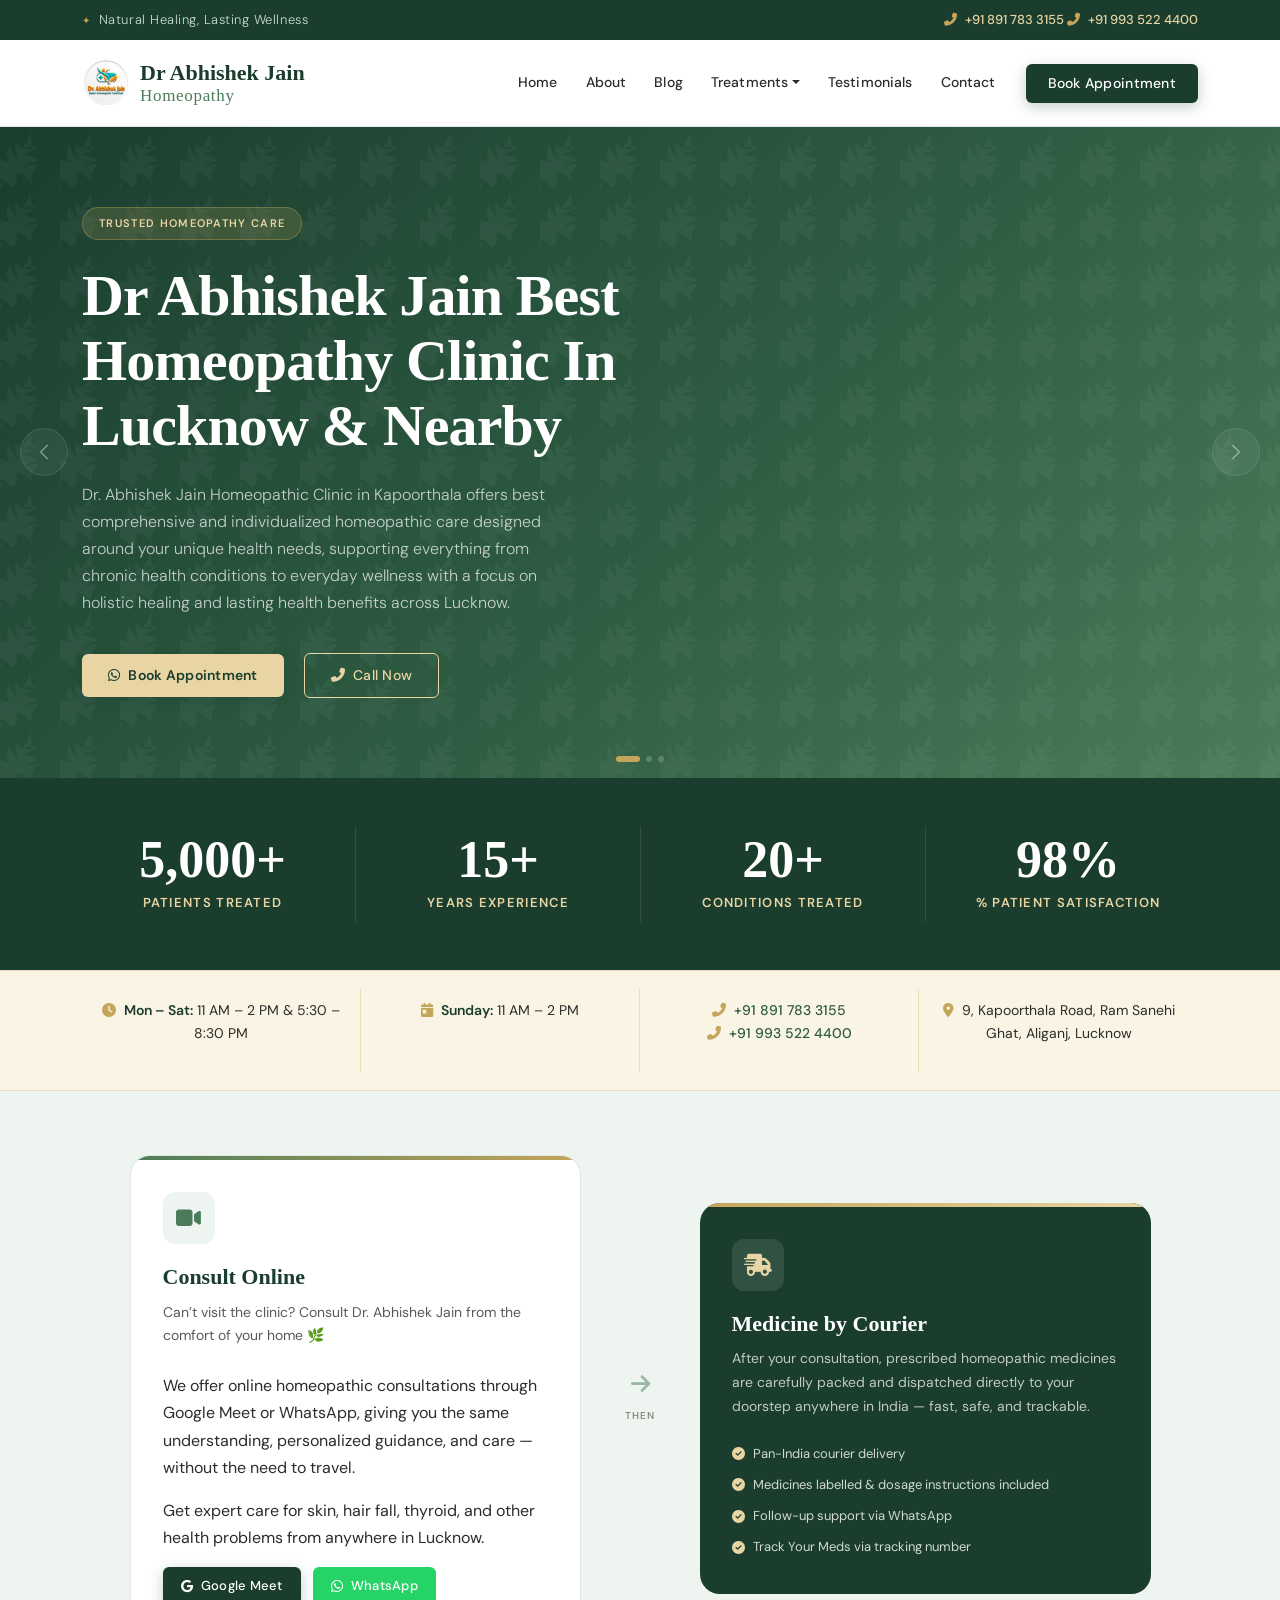
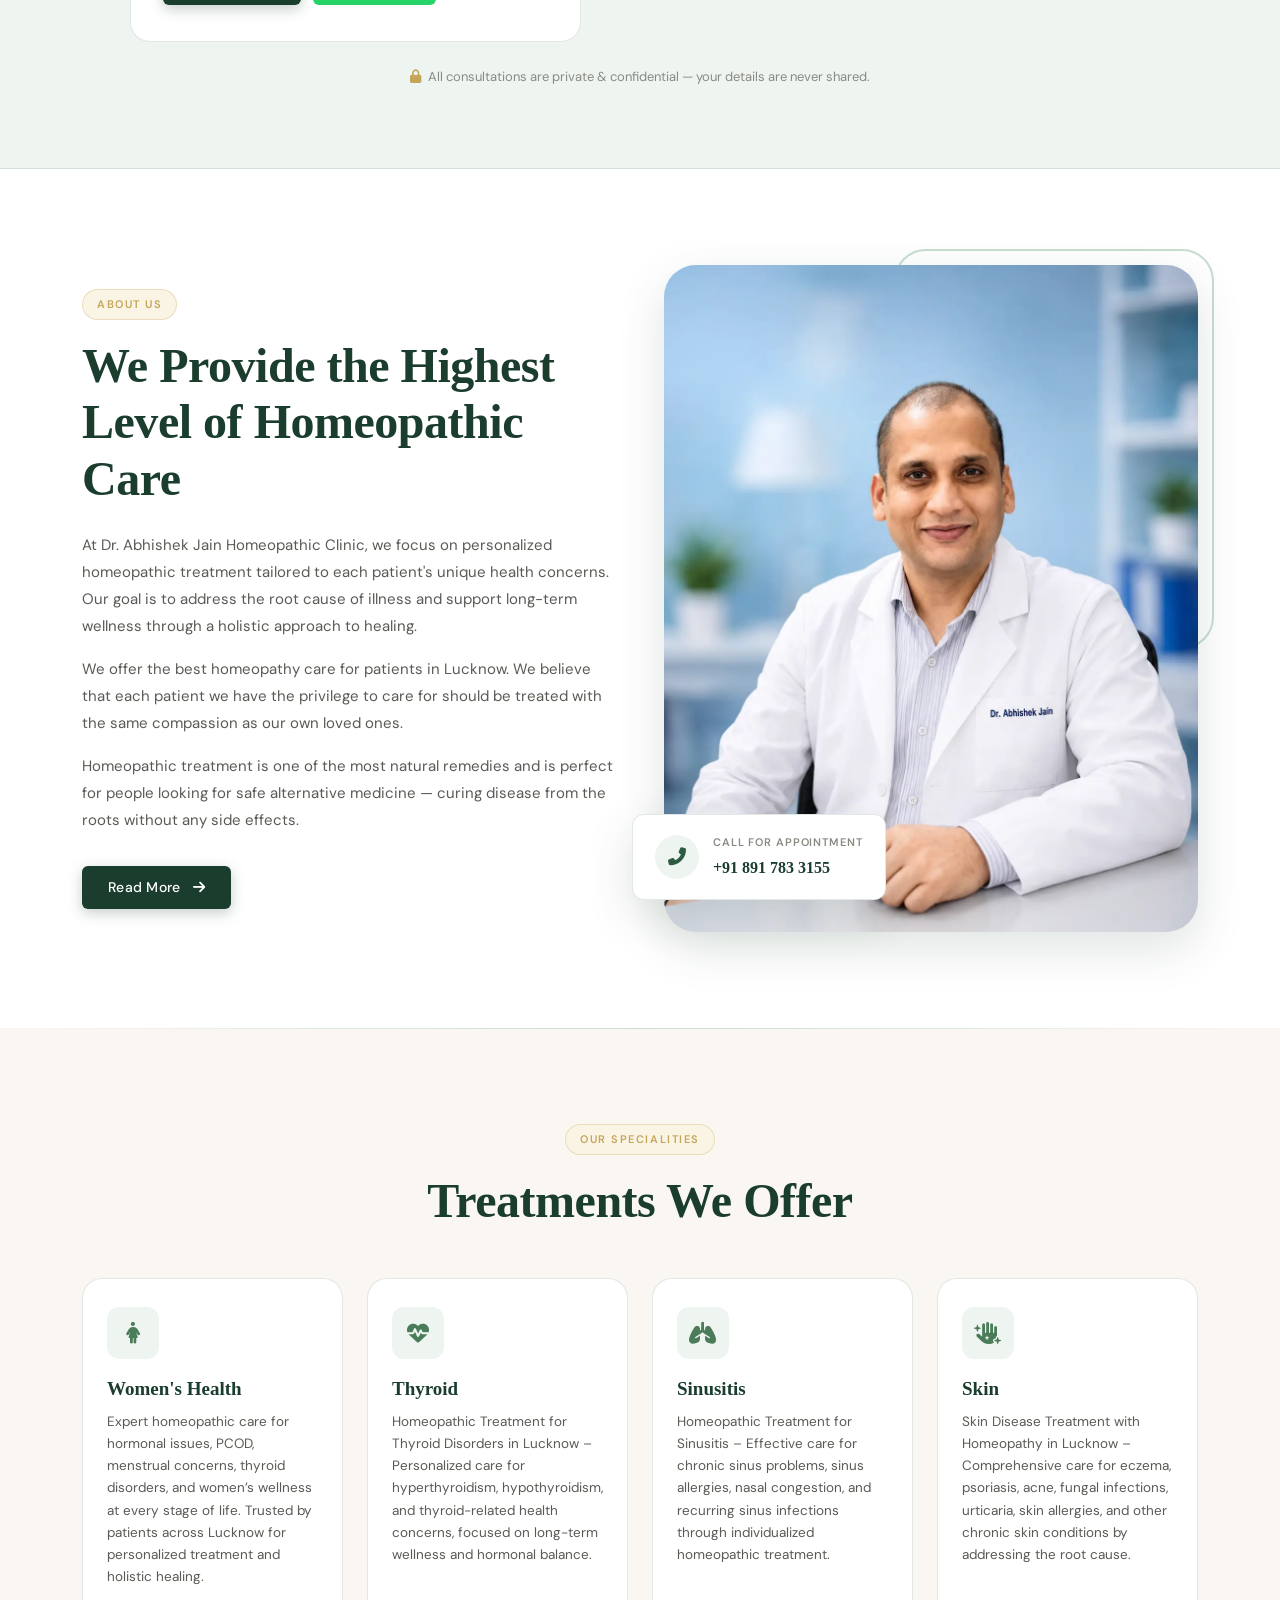
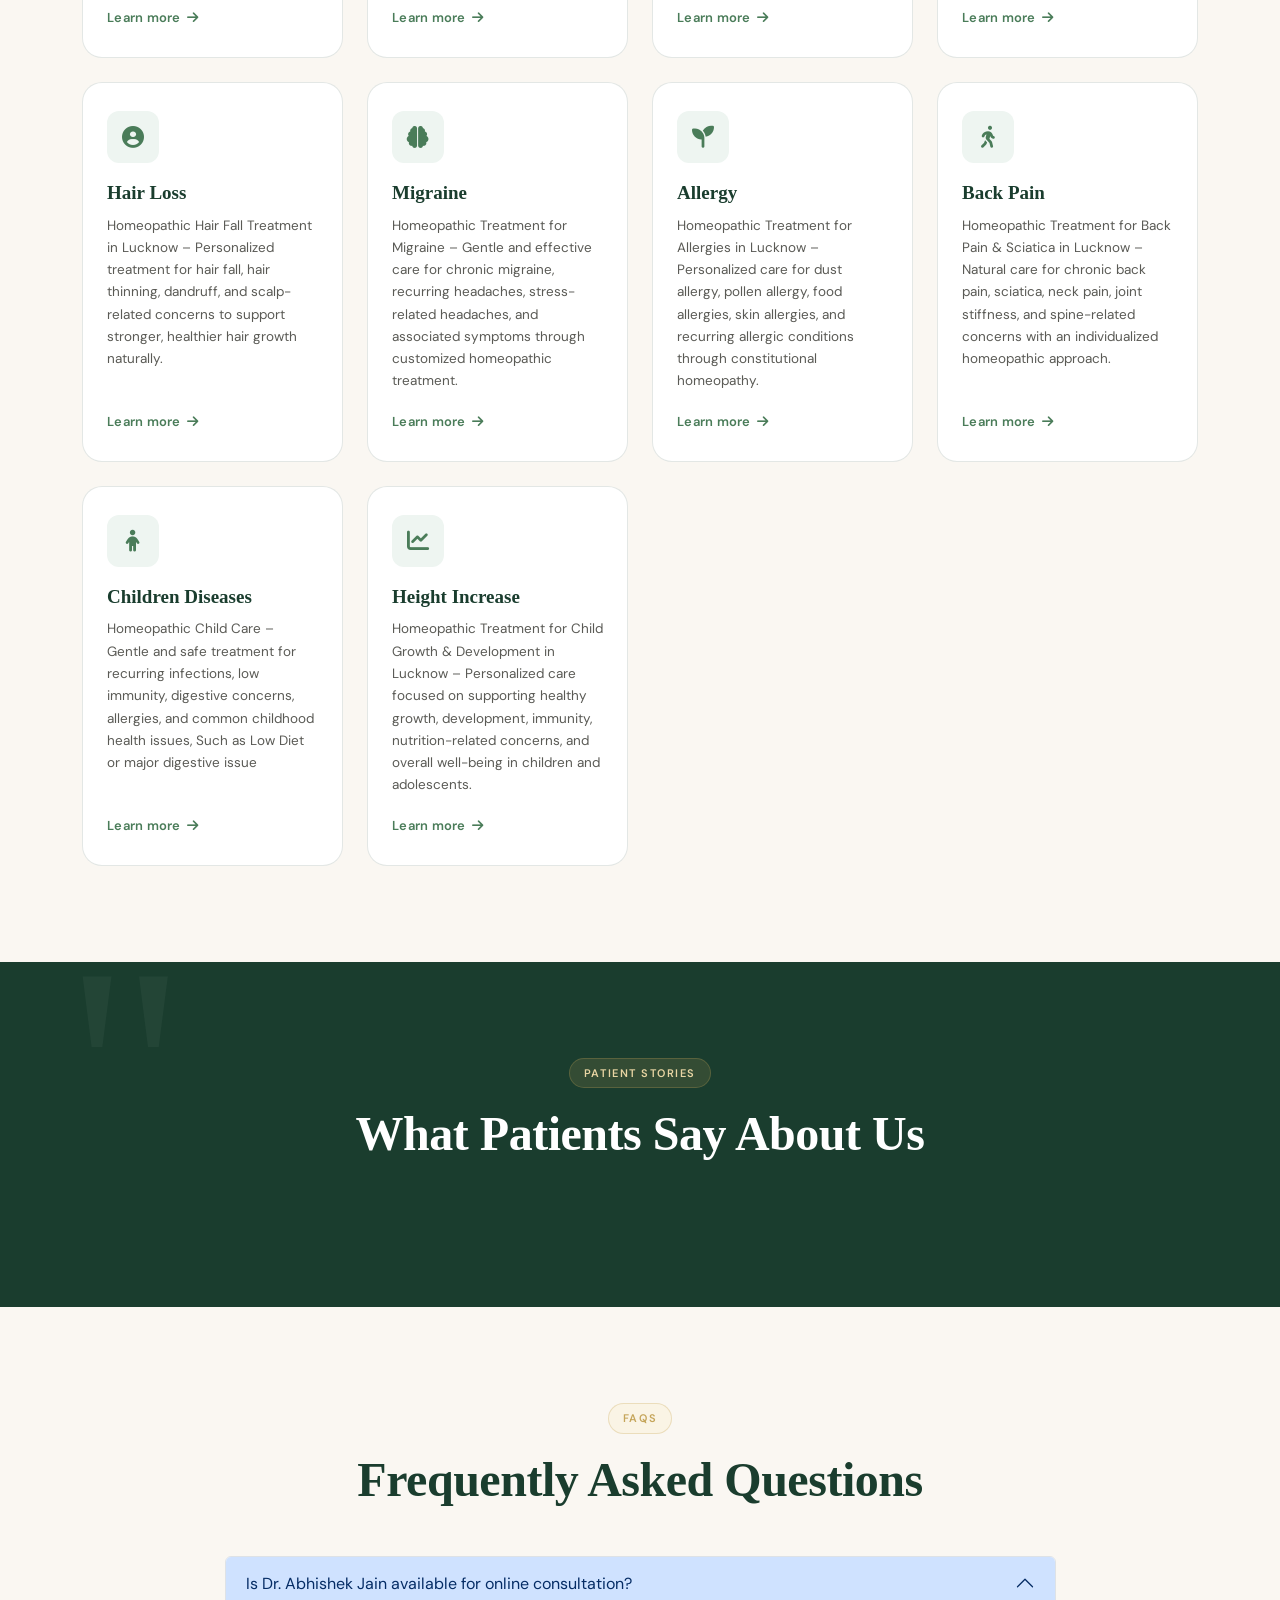
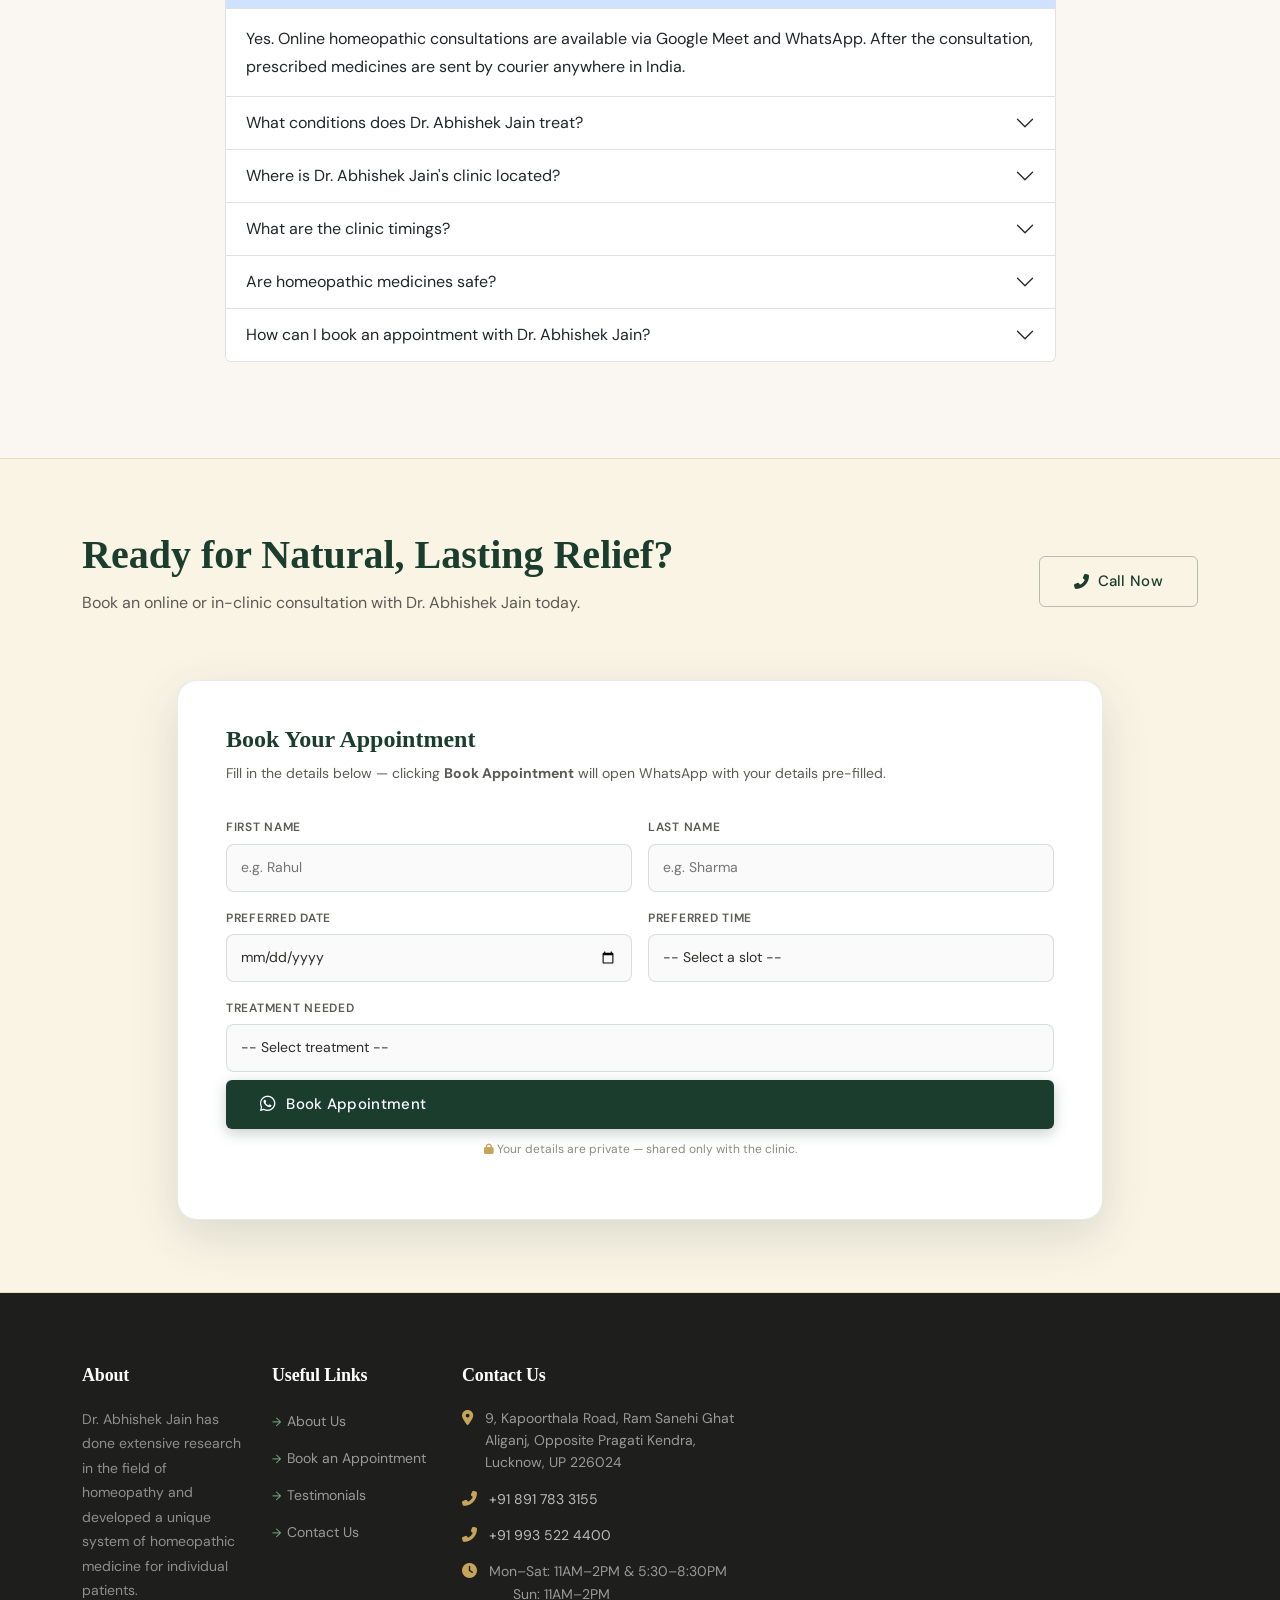
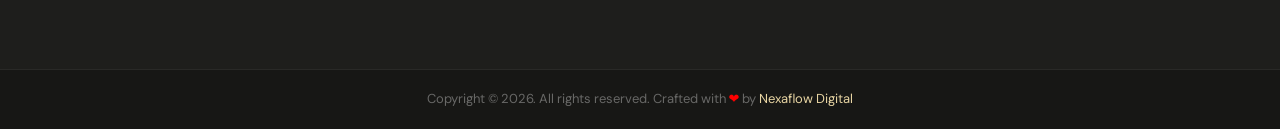
==== commit 0248567c: "Update index.html" ====
--- a/index.html
+++ b/index.html
@@ -10,7 +10,7 @@
 <meta name="keywords" content="homeopathy doctor Lucknow, best homeopathic clinic Lucknow, skin treatment homeopathy Lucknow, hair fall homeopathy, thyroid homeopathy Lucknow, Dr Abhishek Jain homeopathy, Kapoorthala homeopathic clinic, PCOD treatment Lucknow">
 <meta name="author" content="Dr. Abhishek Jain">
 <meta name="robots" content="index, follow, max-snippet:-1, max-image-preview:large, max-video-preview:-1">
-<link rel="canonical" href="https://drjainhomeopathy.in">
+<link rel="canonical" href="https://drjainhomeopathy.in/">
 <link rel="stylesheet" href="https://cdnjs.cloudflare.com/ajax/libs/bootstrap/5.3.0/css/bootstrap.min.css">
 <link rel="stylesheet" href="https://cdnjs.cloudflare.com/ajax/libs/font-awesome/6.4.0/css/all.min.css">
 <link href="https://fonts.googleapis.com/css2?family=Cormorant+Garant:ital,wght@0,400;0,600;0,700;1,400&family=DM+Sans:wght@300;400;500;600&display=swap" rel="stylesheet">
@@ -40,36 +40,26 @@
 {
   "@context": "https://schema.org",
   "@graph": [
-
     {
       "@type": "WebSite",
       "@id": "https://drjainhomeopathy.in/#website",
       "url": "https://drjainhomeopathy.in/",
       "name": "Dr. Abhishek Jain Homeopathic Clinic",
-      "description": "Best Homeopathy Doctor in Lucknow – Trusted care for skin, hair loss, thyroid, PCOD, sinusitis, migraine & more.",
+      "description": "Homeopathic care in Lucknow for skin, hair loss, thyroid, PCOD, sinusitis, migraine and more.",
       "inLanguage": "en-IN",
-      "potentialAction": {
-        "@type": "SearchAction",
-        "target": {
-          "@type": "EntryPoint",
-          "urlTemplate": "https://drjainhomeopathy.in/?s={search_term_string}"
-        },
-        "query-input": "required name=search_term_string"
-      }
+      "publisher": { "@id": "https://drjainhomeopathy.in/#clinic" }
     },
-
     {
       "@type": "WebPage",
       "@id": "https://drjainhomeopathy.in/#webpage",
       "url": "https://drjainhomeopathy.in/",
-     "name": "Dr. Abhishek Jain (BHMS) – Best Homeopathy Doctor in Lucknow | Kapoorthala Clinic",
-"description": "Dr. Abhishek Jain (BHMS) offers expert homeopathic treatment for skin, thyroid, PCOD, Fibroadenoma, children's health & chronic ailments in Lucknow. Consultation ₹500.",
+      "name": "Dr. Abhishek Jain (BHMS) – Best Homeopathy Doctor in Lucknow | Kapoorthala Clinic",
+      "description": "Dr. Abhishek Jain (BHMS) offers homeopathic treatment for skin, thyroid, PCOD, hair loss, sinusitis, migraine, allergies and children's health in Lucknow. Consultation ₹500.",
       "inLanguage": "en-IN",
       "isPartOf": { "@id": "https://drjainhomeopathy.in/#website" },
       "about": { "@id": "https://drjainhomeopathy.in/#clinic" },
       "datePublished": "2024-01-01",
-      "dateModified": "2026-06-01",
-      "breadcrumb": { "@id": "https://drjainhomeopathy.in/#breadcrumb" },
+      "dateModified": "2026-10-07",
       "primaryImageOfPage": {
         "@type": "ImageObject",
         "url": "https://drjainhomeopathy.in/dr-abhishek-jain.webp",
@@ -77,57 +67,44 @@
         "height": 1000
       }
     },
-
     {
-      "@type": "BreadcrumbList",
-      "@id": "https://drjainhomeopathy.in/#breadcrumb",
-      "itemListElement": [
-        {
-          "@type": "ListItem",
-          "position": 1,
-          "name": "Home",
-          "item": "https://drjainhomeopathy.in/"
-        }
-      ]
+      "@type": ["Person", "Physician"],
+      "@id": "https://drjainhomeopathy.in/#doctor",
+      "name": "Dr. Abhishek Jain",
+      "honorificPrefix": "Dr.",
+      "jobTitle": "Homeopathic Physician (BHMS)",
+      "description": "Dr. Abhishek Jain (BHMS) is a homeopathic doctor in Lucknow with over 15 years of experience in skin diseases, children's health, thyroid disorders, PCOD, Fibroadenoma and chronic ailments.",
+      "image": "https://drjainhomeopathy.in/dr-abhishek-jain.webp",
+      "url": "https://drjainhomeopathy.in/about.html",
+      "email": "drabhishekj@gmail.com",
+      "telephone": ["+918917833155", "+919935224400"],
+      "hasCredential": {
+        "@type": "EducationalOccupationalCredential",
+        "credentialCategory": "degree",
+        "name": "Bachelor of Homeopathic Medicine and Surgery (BHMS)"
+      },
+      "worksFor": { "@id": "https://drjainhomeopathy.in/#clinic" }
     },
-
     {
-      "@type": ["MedicalBusiness", "Physician"],
+      "@type": "MedicalClinic",
       "@id": "https://drjainhomeopathy.in/#clinic",
       "name": "Dr. Abhishek Jain Homeopathic Clinic",
-      "alternateName": ["Vardhman Homeopathy", "Dr Abhishek Jain Homeopathy Lucknow"],
-      "description": "Dr. Abhishek Jain (BHMS) is a trusted homeopathic doctor in Lucknow with 15+ years of experience, specialising in skin diseases, children's health, thyroid, PCOD, Fibroadenoma, and chronic ailments. Clinic near Kapoorthala, Aliganj Lucknow. Consultation fee ₹500, valid for 15 days.",
       "url": "https://drjainhomeopathy.in/",
+      "description": "Homeopathic clinic of Dr. Abhishek Jain (BHMS) near Kapoorthala, Aliganj, Lucknow. Skin, hair loss, thyroid, PCOD, sinusitis, migraine, allergy, back pain and children's health. In-person and online consultations. Consultation fee ₹500, valid for 15 days.",
       "logo": {
         "@type": "ImageObject",
-        "url": "https://drjainhomeopathy.in/logo.png",
-        "width": 200,
-        "height": 60
+        "url": "https://drjainhomeopathy.in/logo.png"
       },
-      "image": {
-        "@type": "ImageObject",
-        "url": "https://drjainhomeopathy.in/dr-abhishek-jain.webp",
-        "width": 800,
-        "height": 1000
-      },
+      "image": "https://drjainhomeopathy.in/dr-abhishek-jain.webp",
       "telephone": ["+918917833155", "+919935224400"],
       "email": "drabhishekj@gmail.com",
       "priceRange": "₹500",
-"offers": {
-  "@type": "Offer",
-  "name": "Homeopathy Consultation",
-  "price": "500",
-  "priceCurrency": "INR",
-  "description": "Consultation fee ₹500, valid for 15 days from date of visit."
-},
       "currenciesAccepted": "INR",
       "paymentAccepted": "Cash, UPI, Online Transfer",
-      "medicalSpecialty": "Homeopathic Medicine",
-      "foundingDate": "2009",
       "address": {
         "@type": "PostalAddress",
-        "streetAddress": "9, Kapoorthala Road, Ram Sanehi Ghat, Opposite Pragati Kendra",
-        "addressLocality": "Aliganj",
+        "streetAddress": "9, Kapoorthala Road, Ram Sanehi Ghat, Aliganj, Opposite Pragati Kendra",
+        "addressLocality": "Lucknow",
         "addressRegion": "Uttar Pradesh",
         "postalCode": "226024",
         "addressCountry": "IN"
@@ -137,20 +114,20 @@
         "latitude": 26.8756,
         "longitude": 80.9425
       },
-      "hasMap": "https://maps.google.com/?cid=YOUR_GOOGLE_CID",
+      "hasMap": "https://www.google.com/maps?cid=1785804234393748179",
       "sameAs": [
-        "https://www.google.com/maps?cid=YOUR_GOOGLE_CID"
+        "https://www.google.com/maps?cid=1785804234393748179"
       ],
       "openingHoursSpecification": [
         {
           "@type": "OpeningHoursSpecification",
-          "dayOfWeek": ["Monday","Tuesday","Wednesday","Thursday","Friday","Saturday"],
+          "dayOfWeek": ["Monday", "Tuesday", "Wednesday", "Thursday", "Friday", "Saturday"],
           "opens": "11:00",
           "closes": "14:00"
         },
         {
           "@type": "OpeningHoursSpecification",
-          "dayOfWeek": ["Monday","Tuesday","Wednesday","Thursday","Friday","Saturday"],
+          "dayOfWeek": ["Monday", "Tuesday", "Wednesday", "Thursday", "Friday", "Saturday"],
           "opens": "17:30",
           "closes": "20:30"
         },
@@ -161,59 +138,21 @@
           "closes": "14:00"
         }
       ],
-      "areaServed": [
-        {"@type": "City", "name": "Lucknow"},
-        {"@type": "AdministrativeArea", "name": "Aliganj"},
-        {"@type": "AdministrativeArea", "name": "Kapoorthala"},
-        {"@type": "AdministrativeArea", "name": "Gomti Nagar"},
-        {"@type": "AdministrativeArea", "name": "Hazratganj"},
-        {"@type": "AdministrativeArea", "name": "Indira Nagar"},
-        {"@type": "AdministrativeArea", "name": "Rajajipuram"}
+      "areaServed": { "@type": "City", "name": "Lucknow" },
+      "availableService": [
+        { "@type": "MedicalTherapy", "name": "Women's Health & PCOD Treatment" },
+        { "@type": "MedicalTherapy", "name": "Thyroid Treatment" },
+        { "@type": "MedicalTherapy", "name": "Sinusitis Treatment" },
+        { "@type": "MedicalTherapy", "name": "Skin Disease Treatment" },
+        { "@type": "MedicalTherapy", "name": "Hair Loss Treatment" },
+        { "@type": "MedicalTherapy", "name": "Migraine Treatment" },
+        { "@type": "MedicalTherapy", "name": "Allergy Treatment" },
+        { "@type": "MedicalTherapy", "name": "Back Pain & Sciatica Treatment" },
+        { "@type": "MedicalTherapy", "name": "Children's Health Treatment" },
+        { "@type": "MedicalTherapy", "name": "Child Growth & Height Support" }
       ],
-      "availableService": [
-        {"@type": "MedicalTherapy", "name": "Women's Health & PCOD Treatment"},
-        {"@type": "MedicalTherapy", "name": "Thyroid Treatment"},
-        {"@type": "MedicalTherapy", "name": "Sinusitis Treatment"},
-        {"@type": "MedicalTherapy", "name": "Skin Disease Treatment"},
-        {"@type": "MedicalTherapy", "name": "Hair Loss Treatment"},
-        {"@type": "MedicalTherapy", "name": "Migraine Treatment"},
-        {"@type": "MedicalTherapy", "name": "Allergy Treatment"},
-        {"@type": "MedicalTherapy", "name": "Back Pain & Sciatica Treatment"},
-        {"@type": "MedicalTherapy", "name": "Children's Diseases Treatment"},
-        {"@type": "MedicalTherapy", "name": "Fibroadenoma Treatment"},
-{"@type": "MedicalTherapy", "name": "Chronic Disease Treatment"},
-{"@type": "MedicalTherapy", "name": "Online Homeopathy Consultation"}
-      ],
-      "employee": {
-        "@type": "Person",
-        "@id": "https://drjainhomeopathy.in/#doctor",
-        "name": "Dr. Abhishek Jain",
-       "jobTitle": "Homeopathic Physician (BHMS)",
-"qualifications": "BHMS",
-"description": "Dr. Abhishek Jain (BHMS) is a specialist homeopathic doctor in Lucknow with over 15 years of experience, known for expertise in skin diseases, children's health, thyroid disorders, PCOD, Fibroadenoma, and various chronic ailments.",
-"hasCredential": {
-  "@type": "EducationalOccupationalCredential",
-  "credentialCategory": "degree",
-  "name": "Bachelor of Homeopathic Medicine and Surgery (BHMS)"
-},
-        "image": "https://drjainhomeopathy.in/dr-abhishek-jain.webp",
-        "worksFor": {"@id": "https://drjainhomeopathy.in/#clinic"},
-        "address": {
-          "@type": "PostalAddress",
-          "addressLocality": "Lucknow",
-          "addressRegion": "Uttar Pradesh",
-          "addressCountry": "IN"
-        }
-      },
-      "aggregateRating": {
-        "@type": "AggregateRating",
-        "ratingValue": "4.9",
-        "reviewCount": "120",
-        "bestRating": "5",
-        "worstRating": "1"
-      }
+      "employee": { "@id": "https://drjainhomeopathy.in/#doctor" }
     },
-
     {
       "@type": "FAQPage",
       "@id": "https://drjainhomeopathy.in/#faq",
@@ -223,7 +162,7 @@
           "name": "Is Dr. Abhishek Jain available for online consultation?",
           "acceptedAnswer": {
             "@type": "Answer",
-            "text": "Yes, Dr. Abhishek Jain offers online homeopathic consultations via Google Meet and WhatsApp. After consultation, prescribed medicines are dispatched by courier anywhere in India."
+            "text": "Yes. Online homeopathic consultations are available via Google Meet and WhatsApp. After the consultation, prescribed medicines are sent by courier anywhere in India."
           }
         },
         {
@@ -231,7 +170,7 @@
           "name": "What conditions does Dr. Abhishek Jain treat?",
           "acceptedAnswer": {
             "@type": "Answer",
-            "text": "Dr. Abhishek Jain treats skin disorders (eczema, psoriasis, acne), hair loss, thyroid disorders, PCOD, sinusitis, migraine, allergies, back pain, sciatica, children's diseases, and more through homeopathy."
+            "text": "Dr. Abhishek Jain treats skin disorders (eczema, psoriasis, acne), hair loss, thyroid disorders, PCOD, sinusitis, migraine, allergies, back pain, sciatica and children's health problems through homeopathy."
           }
         },
         {
@@ -252,10 +191,10 @@
         },
         {
           "@type": "Question",
-          "name": "Does homeopathy have side effects?",
+          "name": "Are homeopathic medicines safe?",
           "acceptedAnswer": {
             "@type": "Answer",
-            "text": "No. Homeopathic medicines are natural and work without side effects. They treat the root cause of the disease rather than suppressing symptoms."
+            "text": "Homeopathic medicines are highly diluted and are generally considered gentle. Dr. Jain prescribes after understanding your full medical history, and you should always tell him about any other medicines you are taking."
           }
         },
         {
@@ -263,12 +202,11 @@
           "name": "How can I book an appointment with Dr. Abhishek Jain?",
           "acceptedAnswer": {
             "@type": "Answer",
-            "text": "You can book an appointment by calling +91 891 783 3155 or +91 993 522 4400, or by sending a WhatsApp message to +91 993 522 4400."
+            "text": "Call +91 891 783 3155 or +91 993 522 4400, send a WhatsApp message to +91 993 522 4400, or use the booking form on this page."
           }
         }
       ]
     }
-
   ]
 }
 </script>
@@ -534,8 +472,8 @@
         <span class="topbar-tagline">Natural Healing, Lasting Wellness</span>
       </div>
       <div class="col-lg-6 col-md-6 text-md-end text-center">
-        <a href="tel:+91 891 783 3155" class="topbar-phone"><i class="fas fa-phone-alt me-2"></i>+91 891 783 3155</a>
-        <a href="tel:+91 993 522 4400" class="topbar-phone"><i class="fas fa-phone-alt me-2"></i>+91 993 522 4400</a>
+        <a href="tel:+918917833155" class="topbar-phone"><i class="fas fa-phone-alt me-2"></i>+91 891 783 3155</a>
+        <a href="tel:+919935224400" class="topbar-phone"><i class="fas fa-phone-alt me-2"></i>+91 993 522 4400</a>
       </div>
     </div>
   </div>
@@ -544,11 +482,9 @@
 <!-- Navbar -->
 <nav class="navbar navbar-expand-lg sticky-top" id="mainNav">
   <div class="container">
-    <a class="navbar-brand" href="https://drjainhomeopathy.in">
-      <a class="navbar-brand" href="https://drjainhomeopathy.in" style="display:flex;align-items:center;gap:10px;">
-  <img src="logo.png" alt="Dr. Abhishek Jain Homeopathy Logo" width="48" height="48" style="border-radius:50%;object-fit:cover;flex-shrink:0;" loading="eager">
-  <span class="navbar-brand-text">Dr Abhishek Jain <span style="color:var(--green-sage);font-size:17px;font-weight:500;letter-spacing:0.04em;">Homeopathy</span></span>
-</a>
+     <a class="navbar-brand" href="https://drjainhomeopathy.in/" style="display:flex;align-items:center;gap:10px;">
+      <img src="logo.png" alt="Dr. Abhishek Jain Homeopathy Logo" width="48" height="48" style="border-radius:50%;object-fit:cover;flex-shrink:0;" loading="eager">
+      <span class="navbar-brand-text">Dr Abhishek Jain <span style="color:var(--green-sage);font-size:17px;font-weight:500;letter-spacing:0.04em;">Homeopathy</span></span>
     </a>
     <button class="navbar-toggler" type="button" data-bs-toggle="collapse" data-bs-target="#navbarNav">
       <span class="navbar-toggler-icon"></span>
@@ -699,8 +635,8 @@
         <i class="fas fa-calendar-day me-2"></i><strong>Sunday:</strong> 11 AM – 2 PM
       </div>
       <div class="col-lg-3 col-md-6 hours-item">
-        <i class="fas fa-phone-alt me-2"></i><a href="tel:+91 891 783 3155">+91 891 783 3155</a>
-        <p><i class="fas fa-phone-alt me-2"></i><a href="tel:+91 993 522 4400">+91 993 522 4400</a></p>
+        <i class="fas fa-phone-alt me-2"></i><a href="tel:+918917833155">+91 891 783 3155</a>
+        <p><i class="fas fa-phone-alt me-2"></i><a href="tel:+919935224400">+91 993 522 4400</a></p>
       </div>
       <div class="col-lg-3 col-md-6 hours-item">
         <i class="fas fa-map-marker-alt me-2"></i>9, Kapoorthala Road, Ram Sanehi Ghat, Aliganj, Lucknow
@@ -798,7 +734,7 @@
             <div class="info-card-icon"><i class="fas fa-phone-alt"></i></div>
             <div>
               <div class="info-card-label">Call for Appointment</div>
-              <a href="tel:+91 891 783 3155" class="info-card-phone">+91 891 783 3155</a>
+              <a href="tel:+918917833155" class="info-card-phone">+91 891 783 3155</a>
             </div>
           </div>
         </div>
@@ -914,6 +850,77 @@
   </div>
 </section>
 
+<section class="section-padding" id="faq" style="background:var(--cream)">
+  <div class="container">
+    <div class="section-header text-center mb-5">
+      <span class="section-eyebrow">FAQs</span>
+      <h2 class="section-title">Frequently Asked Questions</h2>
+    </div>
+    <div class="row justify-content-center">
+      <div class="col-lg-9">
+        <div class="accordion" id="faqAccordion">
+ 
+          <div class="accordion-item">
+            <h3 class="accordion-header">
+              <button class="accordion-button" type="button" data-bs-toggle="collapse" data-bs-target="#faq1" aria-expanded="true">Is Dr. Abhishek Jain available for online consultation?</button>
+            </h3>
+            <div id="faq1" class="accordion-collapse collapse show" data-bs-parent="#faqAccordion">
+              <div class="accordion-body">Yes. Online homeopathic consultations are available via Google Meet and WhatsApp. After the consultation, prescribed medicines are sent by courier anywhere in India.</div>
+            </div>
+          </div>
+ 
+          <div class="accordion-item">
+            <h3 class="accordion-header">
+              <button class="accordion-button collapsed" type="button" data-bs-toggle="collapse" data-bs-target="#faq2" aria-expanded="false">What conditions does Dr. Abhishek Jain treat?</button>
+            </h3>
+            <div id="faq2" class="accordion-collapse collapse" data-bs-parent="#faqAccordion">
+              <div class="accordion-body">Dr. Abhishek Jain treats skin disorders (eczema, psoriasis, acne), hair loss, thyroid disorders, PCOD, sinusitis, migraine, allergies, back pain, sciatica and children's health problems through homeopathy.</div>
+            </div>
+          </div>
+ 
+          <div class="accordion-item">
+            <h3 class="accordion-header">
+              <button class="accordion-button collapsed" type="button" data-bs-toggle="collapse" data-bs-target="#faq3" aria-expanded="false">Where is Dr. Abhishek Jain's clinic located?</button>
+            </h3>
+            <div id="faq3" class="accordion-collapse collapse" data-bs-parent="#faqAccordion">
+              <div class="accordion-body">The clinic is at 9, Kapoorthala Road, Ram Sanehi Ghat, Opposite Pragati Kendra, Aliganj, Lucknow, Uttar Pradesh 226024.</div>
+            </div>
+          </div>
+ 
+          <div class="accordion-item">
+            <h3 class="accordion-header">
+              <button class="accordion-button collapsed" type="button" data-bs-toggle="collapse" data-bs-target="#faq4" aria-expanded="false">What are the clinic timings?</button>
+            </h3>
+            <div id="faq4" class="accordion-collapse collapse" data-bs-parent="#faqAccordion">
+              <div class="accordion-body">Monday to Saturday: 11 AM – 2 PM and 5:30 PM – 8:30 PM. Sunday: 11 AM – 2 PM.</div>
+            </div>
+          </div>
+ 
+          <div class="accordion-item">
+            <h3 class="accordion-header">
+              <button class="accordion-button collapsed" type="button" data-bs-toggle="collapse" data-bs-target="#faq5" aria-expanded="false">Are homeopathic medicines safe?</button>
+            </h3>
+            <div id="faq5" class="accordion-collapse collapse" data-bs-parent="#faqAccordion">
+              <div class="accordion-body">Homeopathic medicines are highly diluted and are generally considered gentle. Dr. Jain prescribes after understanding your full medical history, and you should always tell him about any other medicines you are taking.</div>
+            </div>
+          </div>
+ 
+          <div class="accordion-item">
+            <h3 class="accordion-header">
+              <button class="accordion-button collapsed" type="button" data-bs-toggle="collapse" data-bs-target="#faq6" aria-expanded="false">How can I book an appointment with Dr. Abhishek Jain?</button>
+            </h3>
+            <div id="faq6" class="accordion-collapse collapse" data-bs-parent="#faqAccordion">
+              <div class="accordion-body">Call +91 891 783 3155 or +91 993 522 4400, send a WhatsApp message to +91 993 522 4400, or use the booking form on this page.</div>
+            </div>
+          </div>
+ 
+        </div>
+      </div>
+    </div>
+  </div>
+</section>
+
+  
 <!-- CTA + Booking Form Section -->
 <section class="cta-section" id="book-appointment">
   <div class="container">
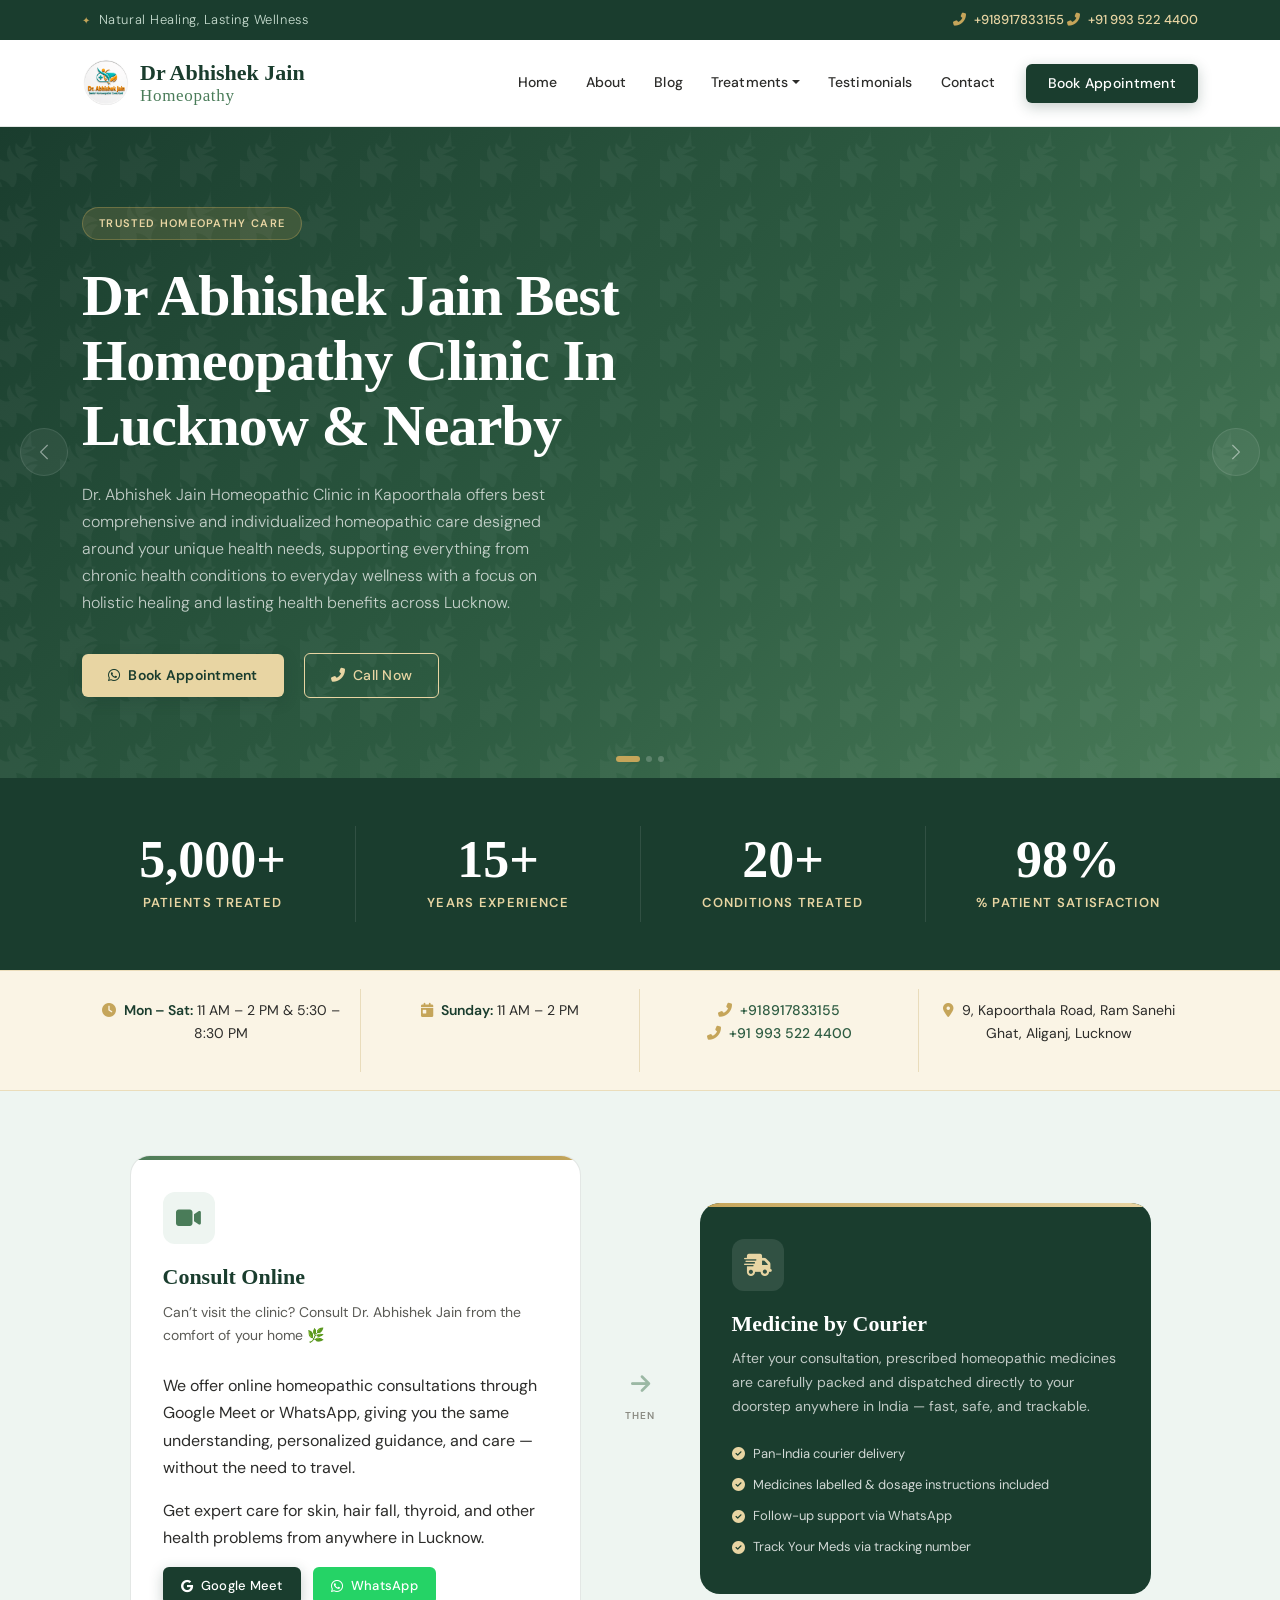
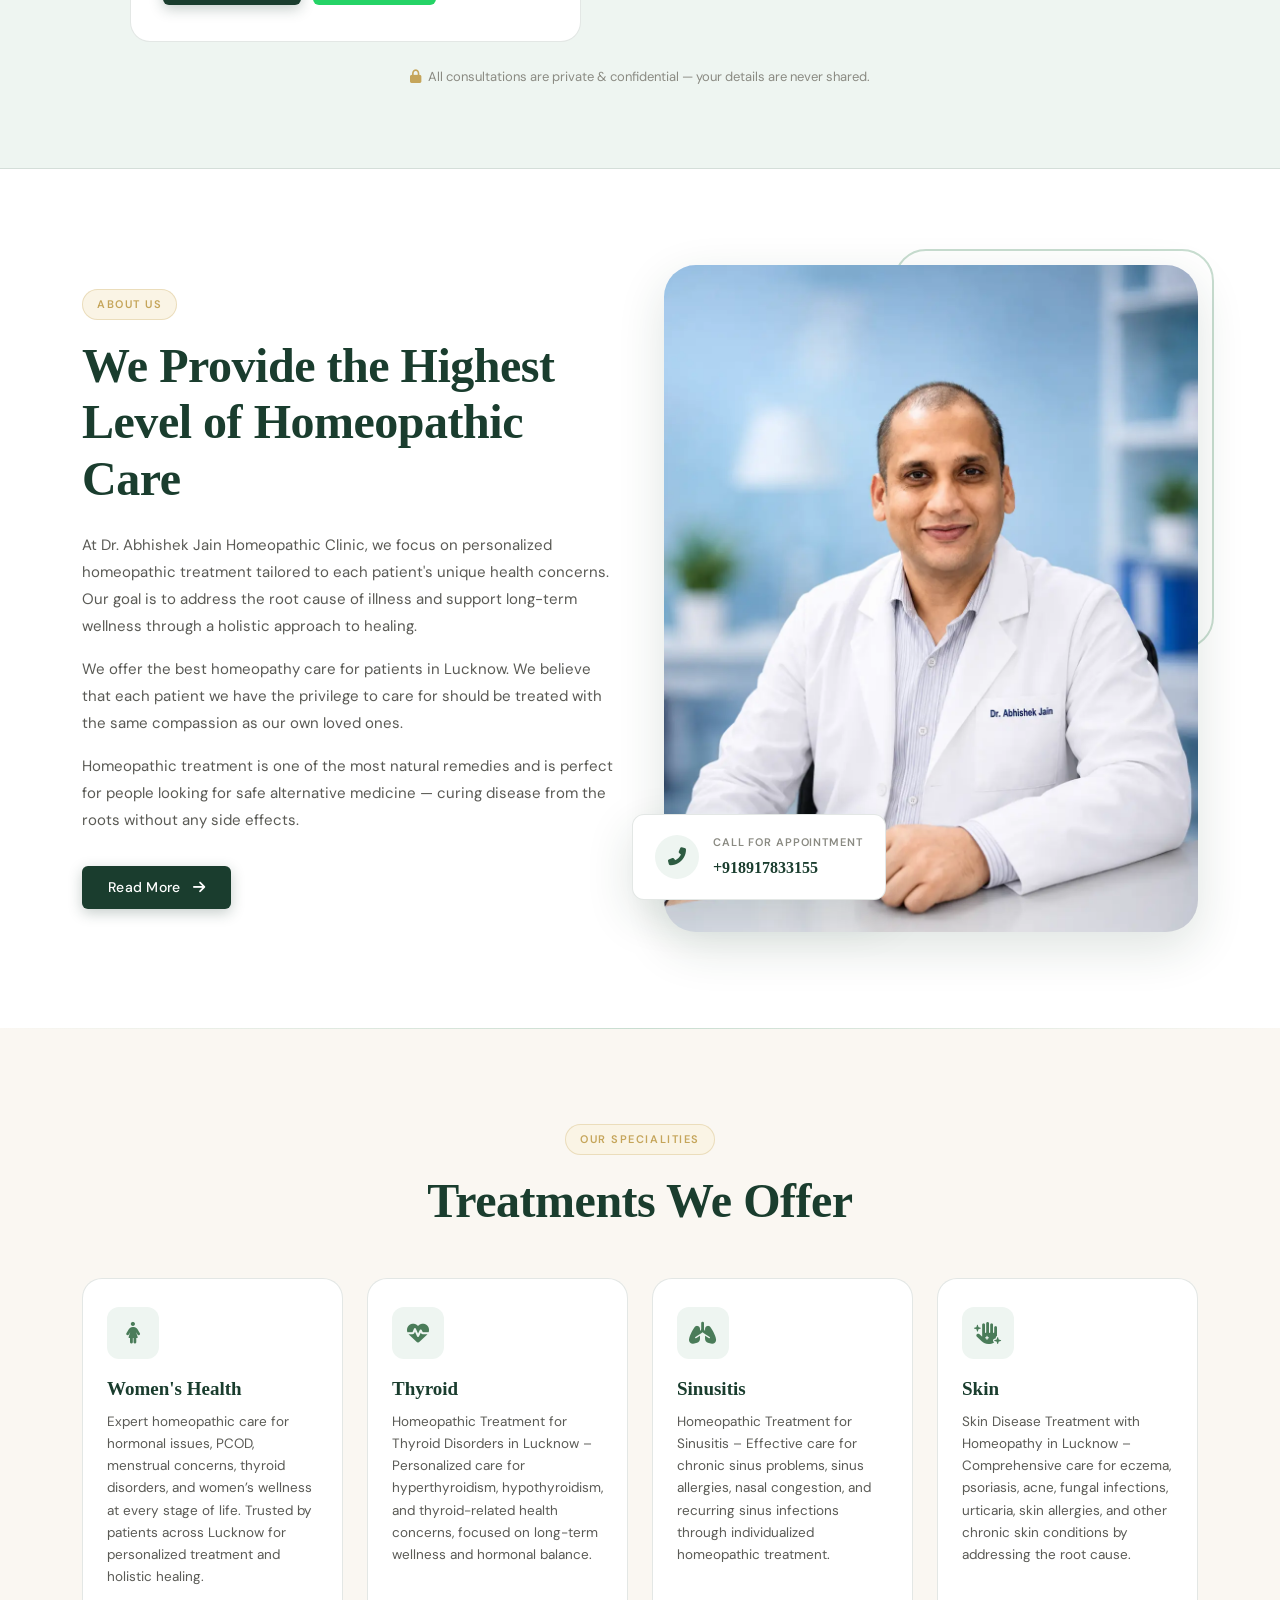
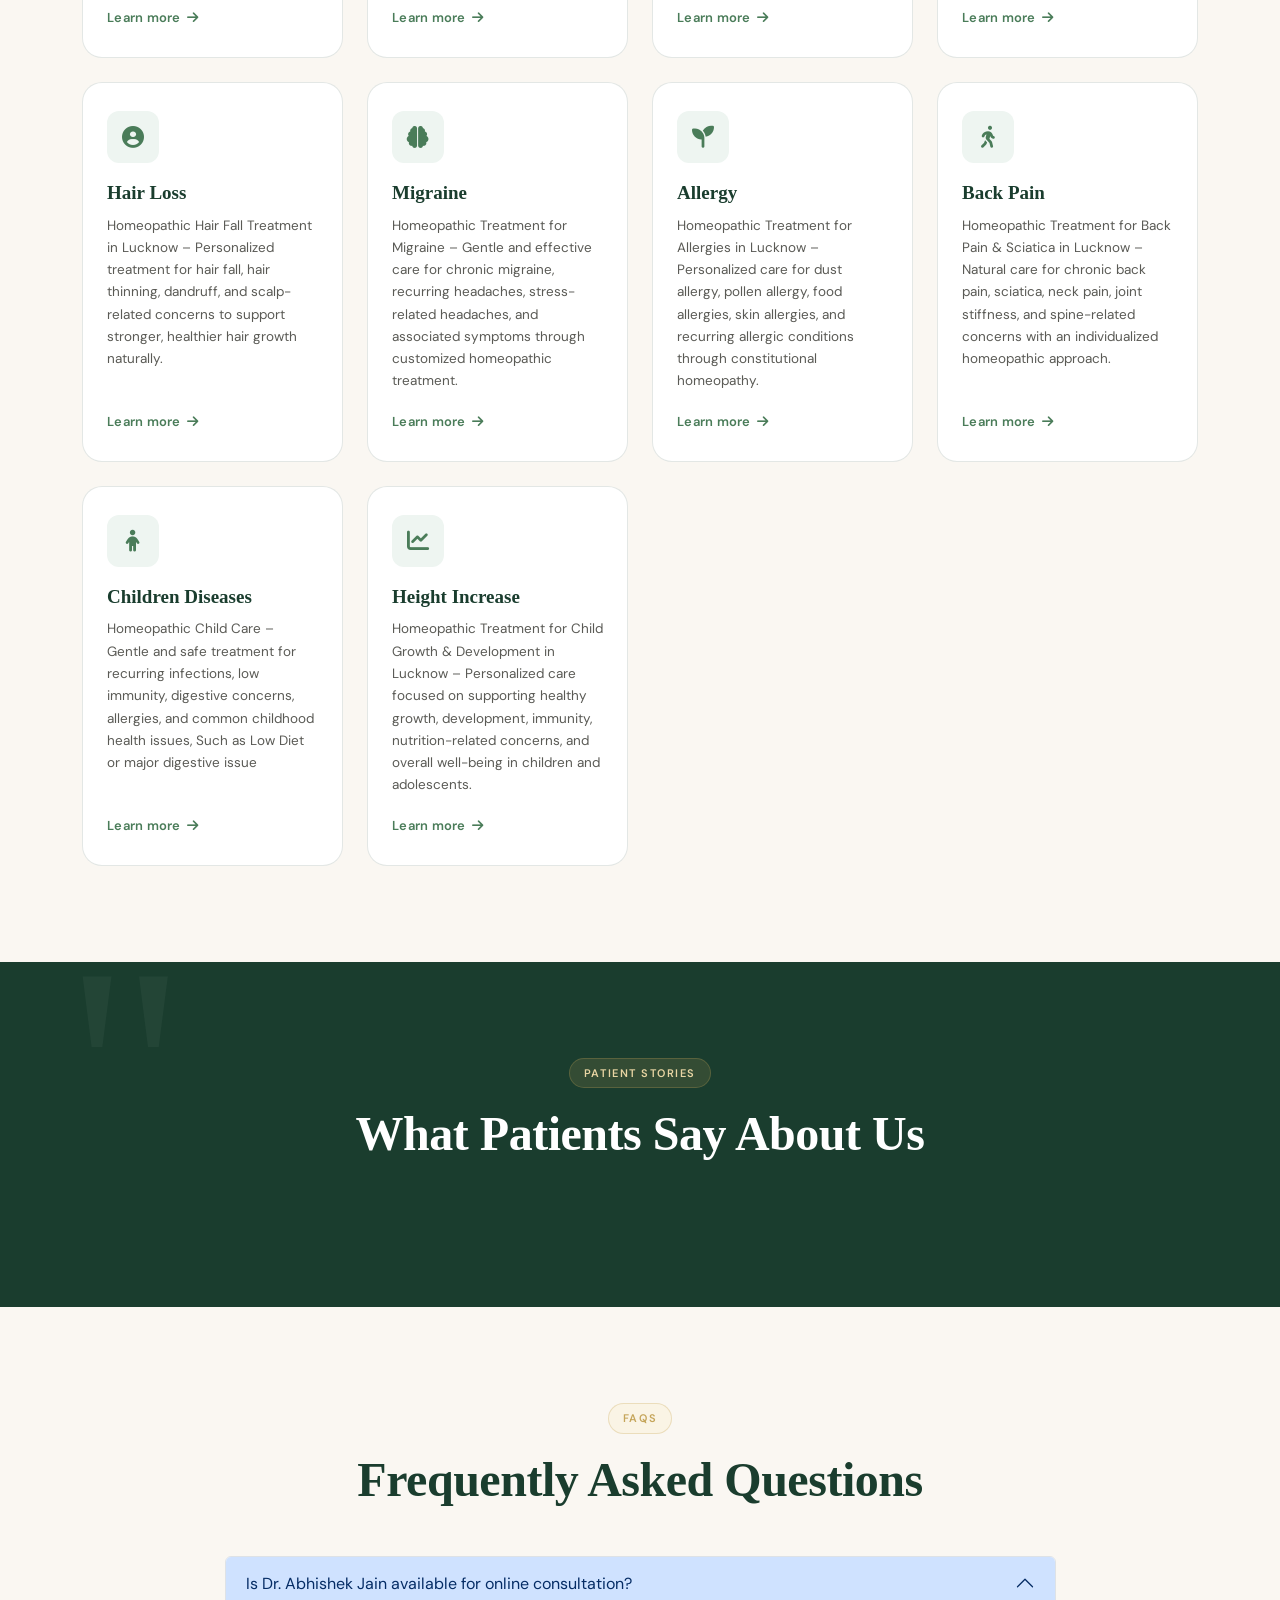
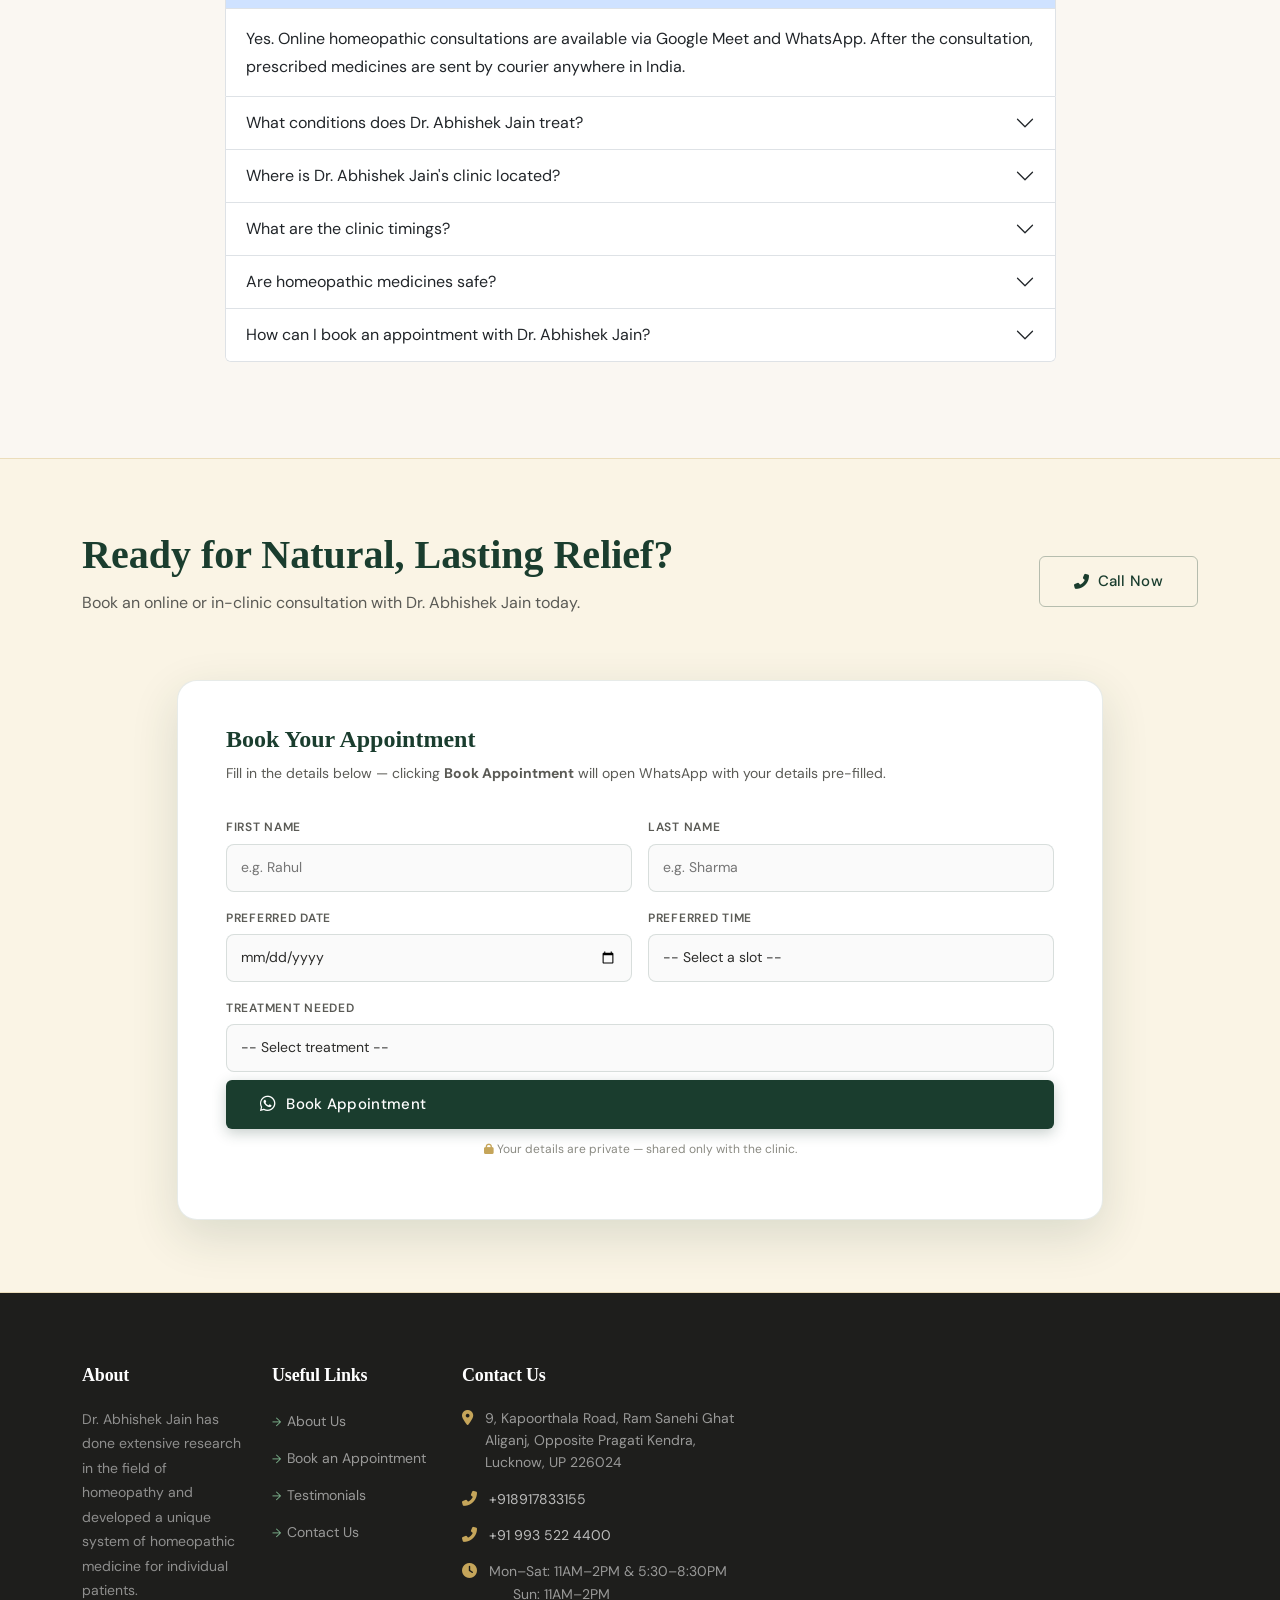
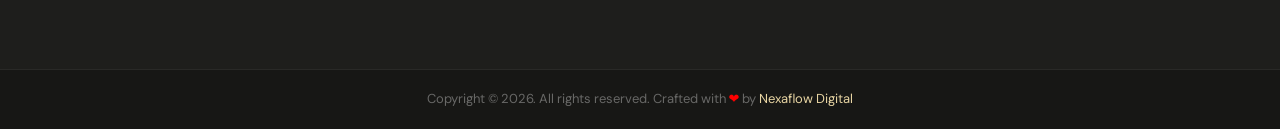
==== commit 5499b0df: "Update index.html" ====
--- a/index.html
+++ b/index.html
@@ -202,7 +202,7 @@
           "name": "How can I book an appointment with Dr. Abhishek Jain?",
           "acceptedAnswer": {
             "@type": "Answer",
-            "text": "Call +91 891 783 3155 or +91 993 522 4400, send a WhatsApp message to +91 993 522 4400, or use the booking form on this page."
+            "text": "Call +918917833155 or +91 993 522 4400, send a WhatsApp message to +91 993 522 4400, or use the booking form on this page."
           }
         }
       ]
@@ -472,7 +472,7 @@
         <span class="topbar-tagline">Natural Healing, Lasting Wellness</span>
       </div>
       <div class="col-lg-6 col-md-6 text-md-end text-center">
-        <a href="tel:+918917833155" class="topbar-phone"><i class="fas fa-phone-alt me-2"></i>+91 891 783 3155</a>
+        <a href="tel:+918917833155" class="topbar-phone"><i class="fas fa-phone-alt me-2"></i>+918917833155</a>
         <a href="tel:+919935224400" class="topbar-phone"><i class="fas fa-phone-alt me-2"></i>+91 993 522 4400</a>
       </div>
     </div>
@@ -635,7 +635,7 @@
         <i class="fas fa-calendar-day me-2"></i><strong>Sunday:</strong> 11 AM – 2 PM
       </div>
       <div class="col-lg-3 col-md-6 hours-item">
-        <i class="fas fa-phone-alt me-2"></i><a href="tel:+918917833155">+91 891 783 3155</a>
+        <i class="fas fa-phone-alt me-2"></i><a href="tel:+918917833155">+918917833155</a>
         <p><i class="fas fa-phone-alt me-2"></i><a href="tel:+919935224400">+91 993 522 4400</a></p>
       </div>
       <div class="col-lg-3 col-md-6 hours-item">
@@ -734,7 +734,7 @@
             <div class="info-card-icon"><i class="fas fa-phone-alt"></i></div>
             <div>
               <div class="info-card-label">Call for Appointment</div>
-              <a href="tel:+918917833155" class="info-card-phone">+91 891 783 3155</a>
+              <a href="tel:+918917833155" class="info-card-phone">+918917833155</a>
             </div>
           </div>
         </div>
@@ -910,7 +910,7 @@
               <button class="accordion-button collapsed" type="button" data-bs-toggle="collapse" data-bs-target="#faq6" aria-expanded="false">How can I book an appointment with Dr. Abhishek Jain?</button>
             </h3>
             <div id="faq6" class="accordion-collapse collapse" data-bs-parent="#faqAccordion">
-              <div class="accordion-body">Call +91 891 783 3155 or +91 993 522 4400, send a WhatsApp message to +91 993 522 4400, or use the booking form on this page.</div>
+              <div class="accordion-body">Call +918917833155 or +91 993 522 4400, send a WhatsApp message to +91 993 522 4400, or use the booking form on this page.</div>
             </div>
           </div>
  
@@ -1074,7 +1074,7 @@
     <div class="col-md-5">
       <ul class="footer-contact">
         <li><i class="fas fa-map-marker-alt"></i> 9, Kapoorthala Road, Ram Sanehi Ghat Aliganj, Opposite Pragati Kendra, Lucknow, UP 226024</li>
-        <li><i class="fas fa-phone-alt"></i><a href="tel:+918917833155">+91 891 783 3155</a></li>
+        <li><i class="fas fa-phone-alt"></i><a href="tel:+918917833155">+918917833155</a></li>
         <li><i class="fas fa-phone-alt"></i><a href="tel:+919935224400">+91 993 522 4400</a></li>
         <li><i class="fas fa-clock"></i>Mon–Sat: 11AM–2PM &amp; 5:30–8:30PM<br>&nbsp;&nbsp;&nbsp;&nbsp;&nbsp;&nbsp;Sun: 11AM–2PM</li>
       </ul>
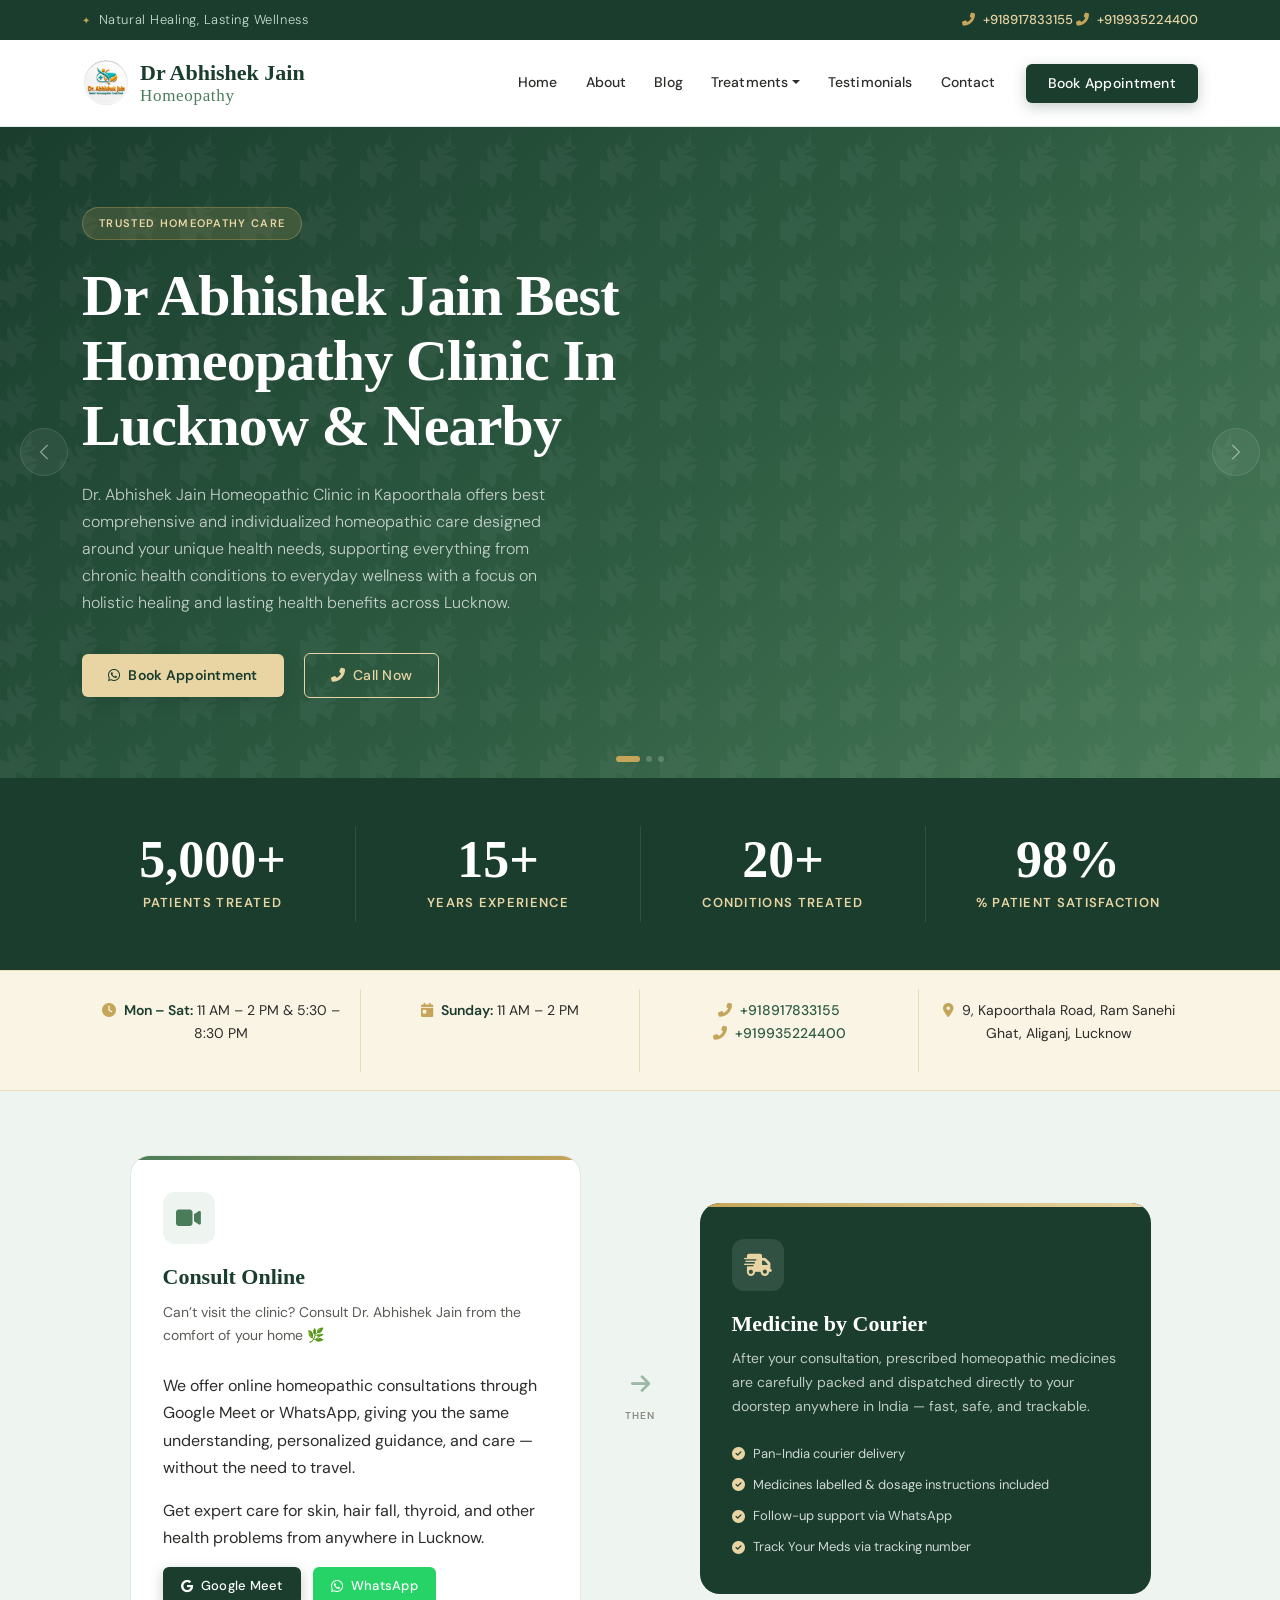
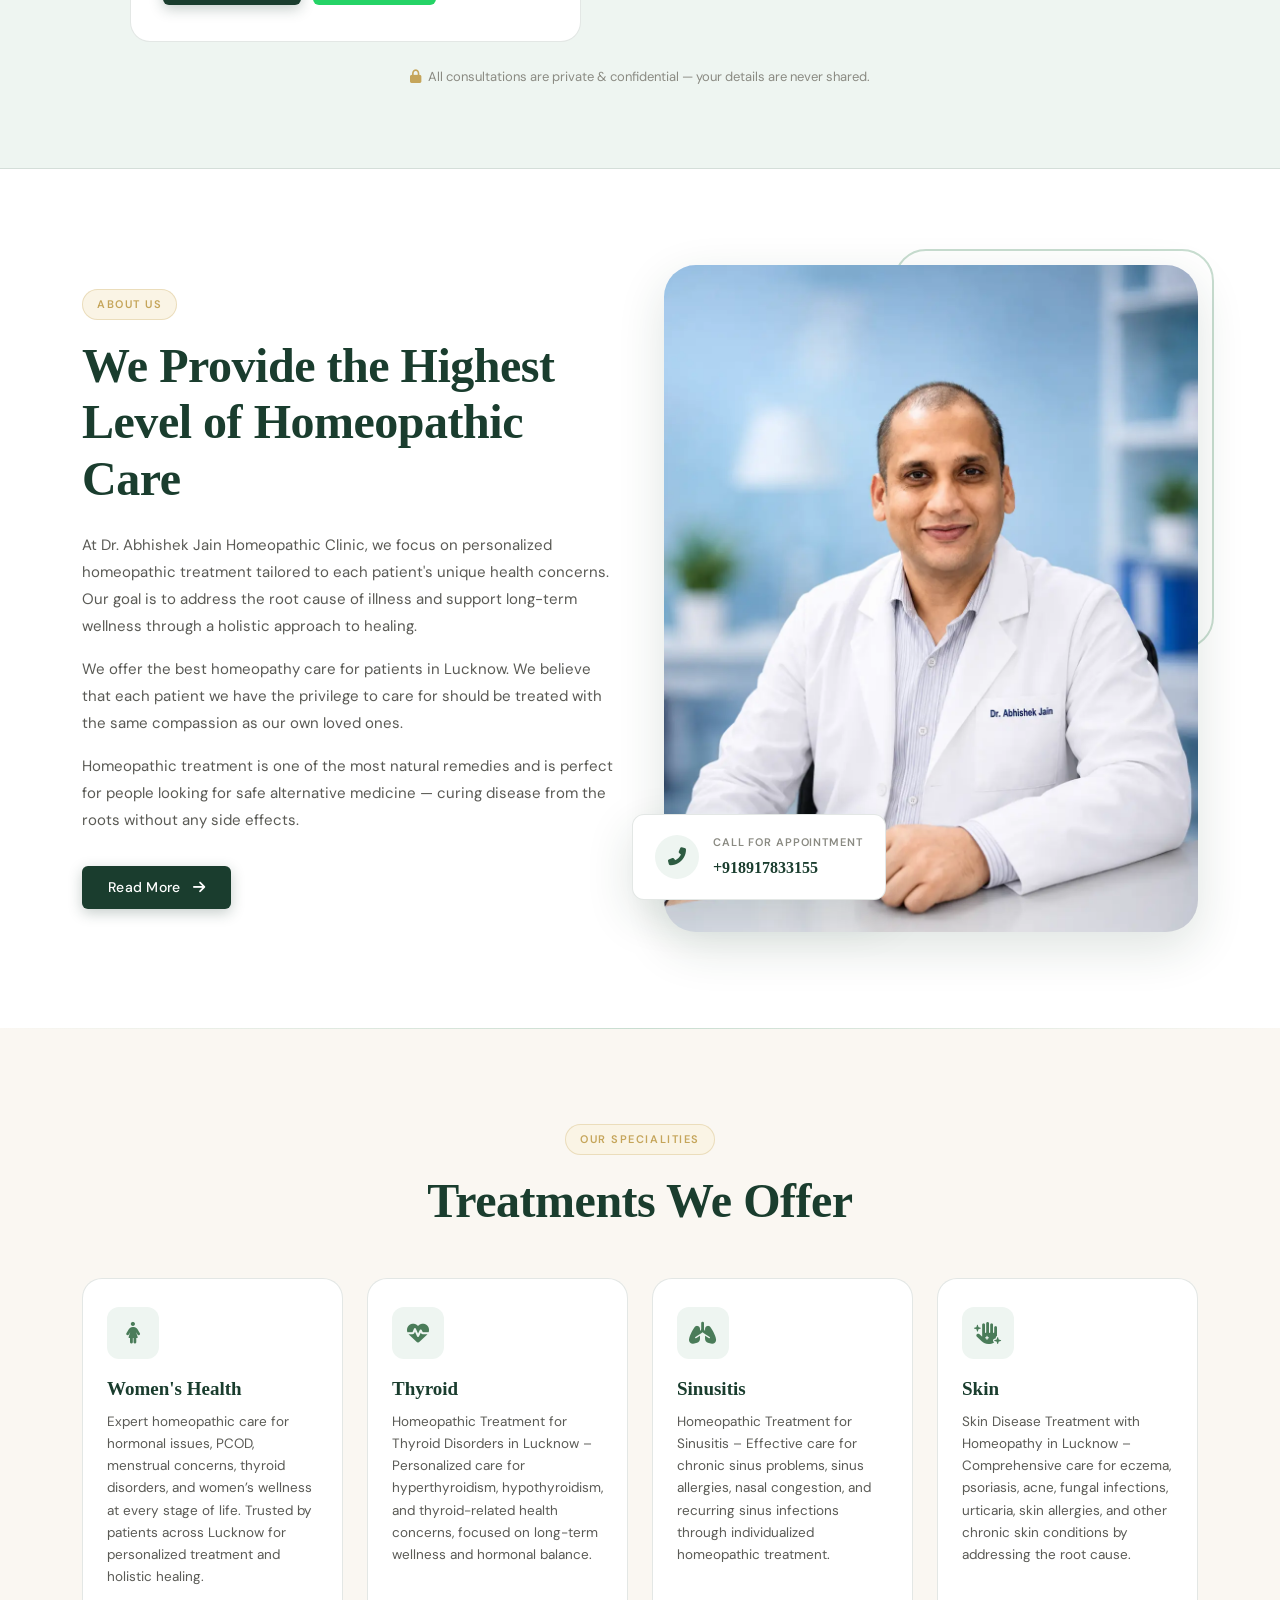
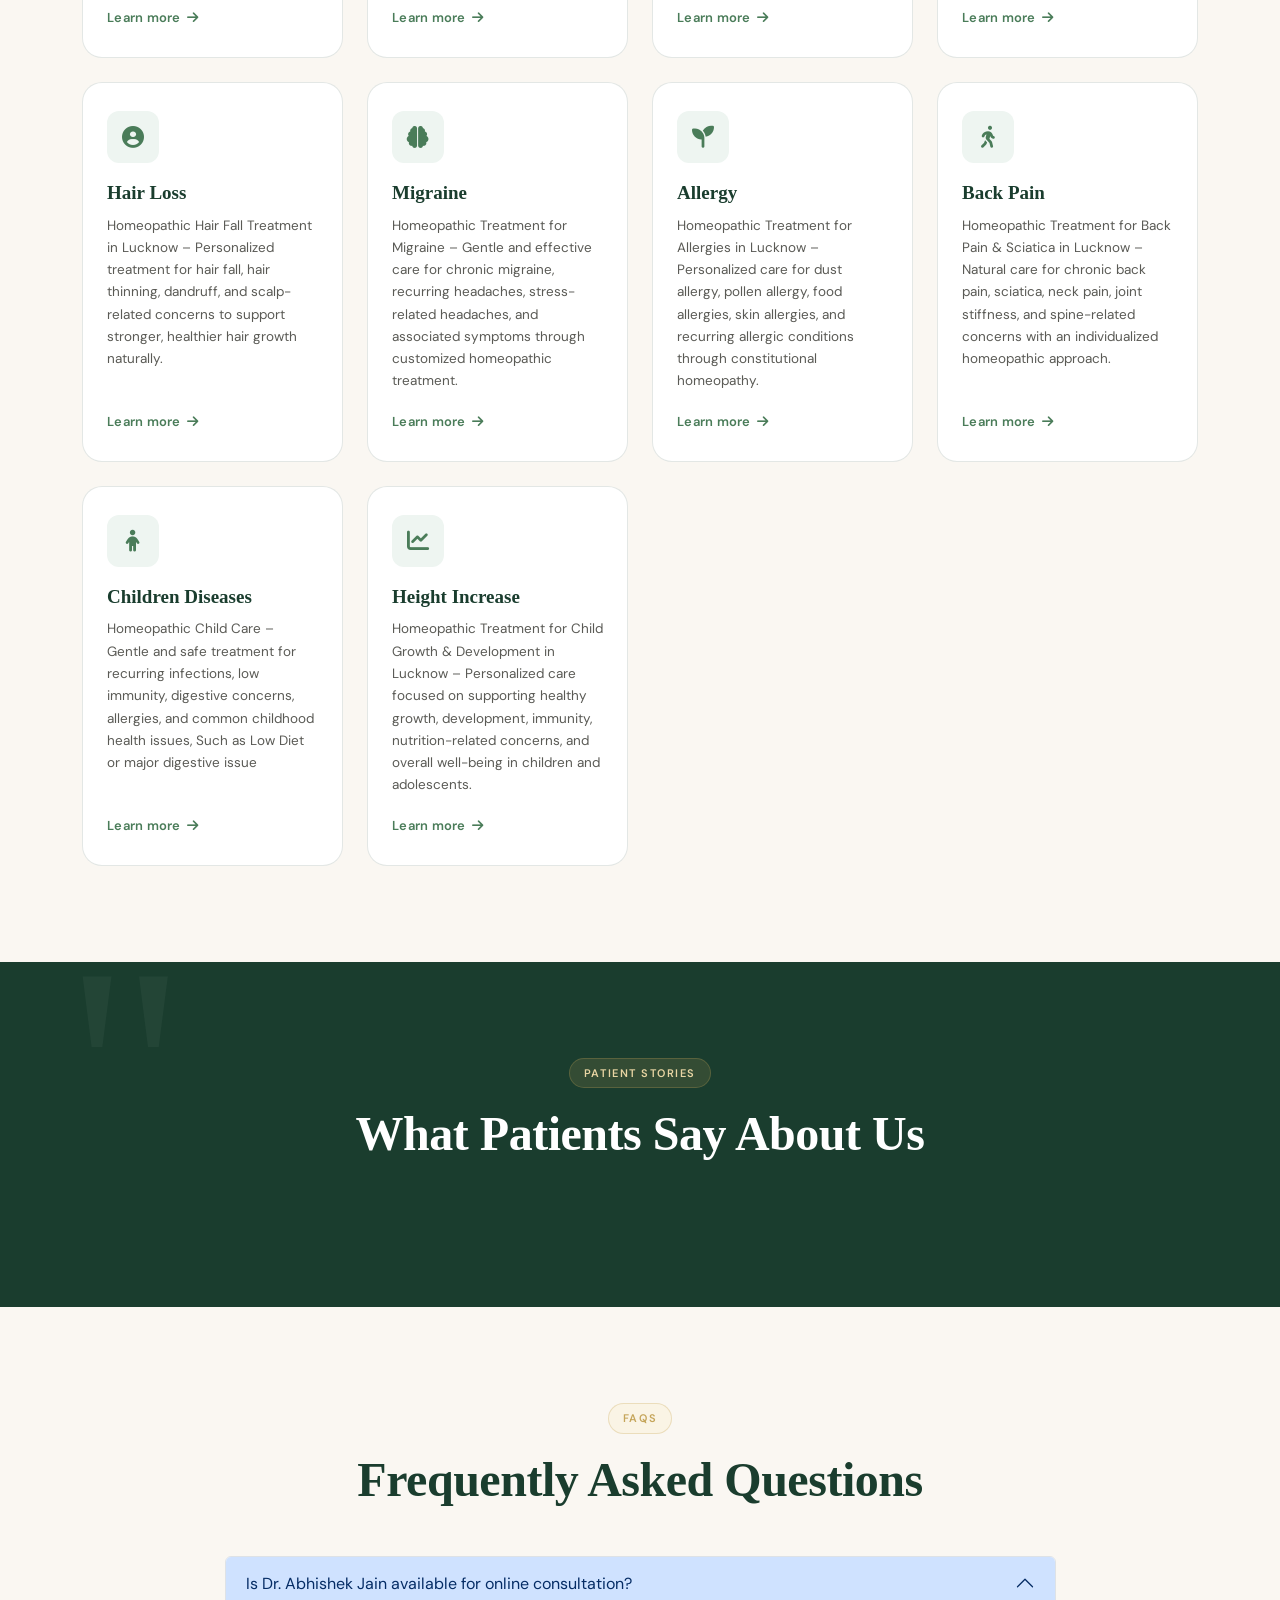
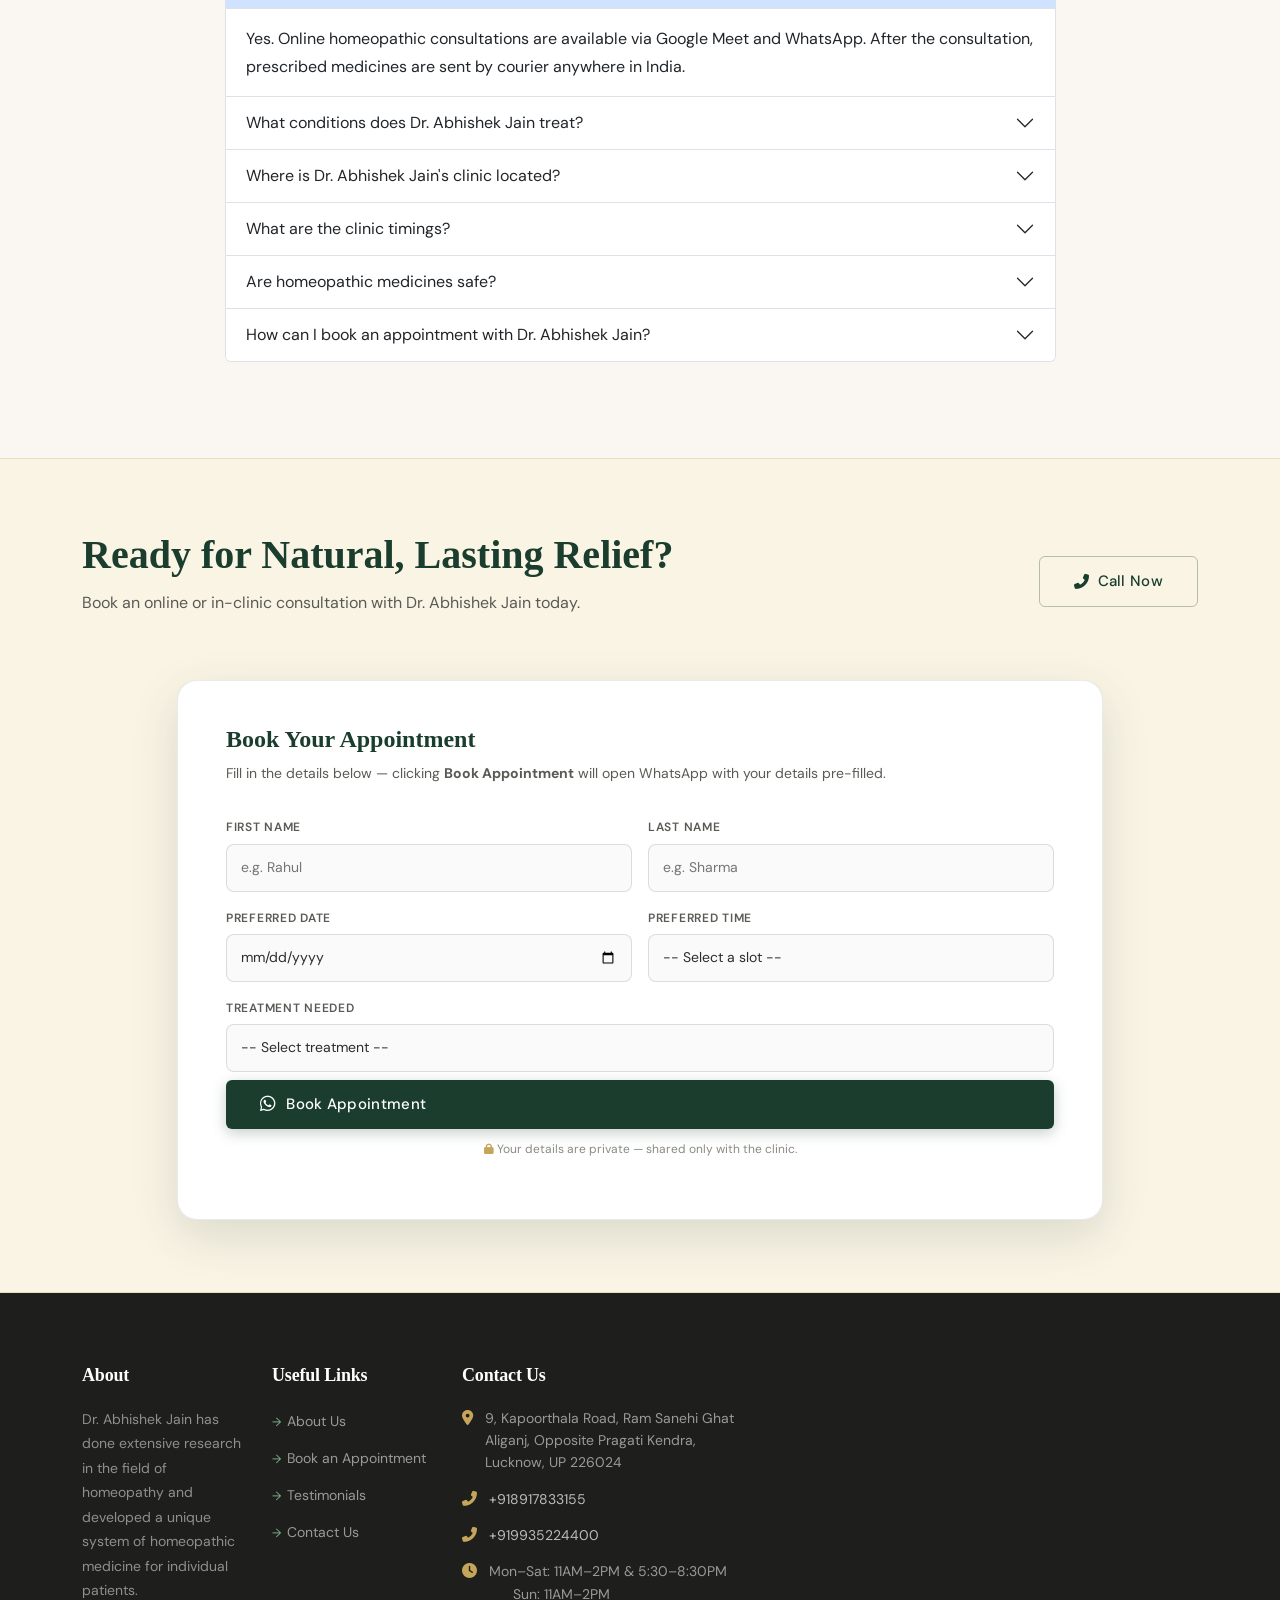
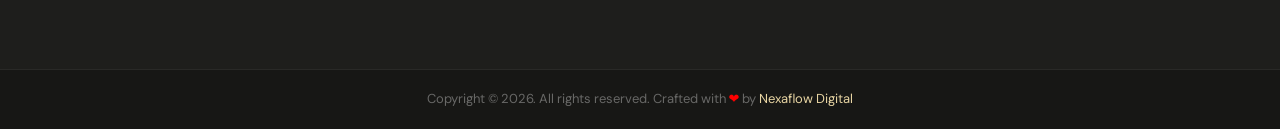
==== commit 781091f3: "Update index.html" ====
--- a/index.html
+++ b/index.html
@@ -202,7 +202,7 @@
           "name": "How can I book an appointment with Dr. Abhishek Jain?",
           "acceptedAnswer": {
             "@type": "Answer",
-            "text": "Call +918917833155 or +91 993 522 4400, send a WhatsApp message to +91 993 522 4400, or use the booking form on this page."
+            "text": "Call +918917833155 or +919935224400, send a WhatsApp message to +919935224400, or use the booking form on this page."
           }
         }
       ]
@@ -473,7 +473,7 @@
       </div>
       <div class="col-lg-6 col-md-6 text-md-end text-center">
         <a href="tel:+918917833155" class="topbar-phone"><i class="fas fa-phone-alt me-2"></i>+918917833155</a>
-        <a href="tel:+919935224400" class="topbar-phone"><i class="fas fa-phone-alt me-2"></i>+91 993 522 4400</a>
+        <a href="tel:+919935224400" class="topbar-phone"><i class="fas fa-phone-alt me-2"></i>+919935224400</a>
       </div>
     </div>
   </div>
@@ -636,7 +636,7 @@
       </div>
       <div class="col-lg-3 col-md-6 hours-item">
         <i class="fas fa-phone-alt me-2"></i><a href="tel:+918917833155">+918917833155</a>
-        <p><i class="fas fa-phone-alt me-2"></i><a href="tel:+919935224400">+91 993 522 4400</a></p>
+        <p><i class="fas fa-phone-alt me-2"></i><a href="tel:+919935224400">+919935224400</a></p>
       </div>
       <div class="col-lg-3 col-md-6 hours-item">
         <i class="fas fa-map-marker-alt me-2"></i>9, Kapoorthala Road, Ram Sanehi Ghat, Aliganj, Lucknow
@@ -910,7 +910,7 @@
               <button class="accordion-button collapsed" type="button" data-bs-toggle="collapse" data-bs-target="#faq6" aria-expanded="false">How can I book an appointment with Dr. Abhishek Jain?</button>
             </h3>
             <div id="faq6" class="accordion-collapse collapse" data-bs-parent="#faqAccordion">
-              <div class="accordion-body">Call +918917833155 or +91 993 522 4400, send a WhatsApp message to +91 993 522 4400, or use the booking form on this page.</div>
+              <div class="accordion-body">Call +918917833155 or +919935224400, send a WhatsApp message to +919935224400, or use the booking form on this page.</div>
             </div>
           </div>
  
@@ -1075,7 +1075,7 @@
       <ul class="footer-contact">
         <li><i class="fas fa-map-marker-alt"></i> 9, Kapoorthala Road, Ram Sanehi Ghat Aliganj, Opposite Pragati Kendra, Lucknow, UP 226024</li>
         <li><i class="fas fa-phone-alt"></i><a href="tel:+918917833155">+918917833155</a></li>
-        <li><i class="fas fa-phone-alt"></i><a href="tel:+919935224400">+91 993 522 4400</a></li>
+        <li><i class="fas fa-phone-alt"></i><a href="tel:+919935224400">+919935224400</a></li>
         <li><i class="fas fa-clock"></i>Mon–Sat: 11AM–2PM &amp; 5:30–8:30PM<br>&nbsp;&nbsp;&nbsp;&nbsp;&nbsp;&nbsp;Sun: 11AM–2PM</li>
       </ul>
     </div>
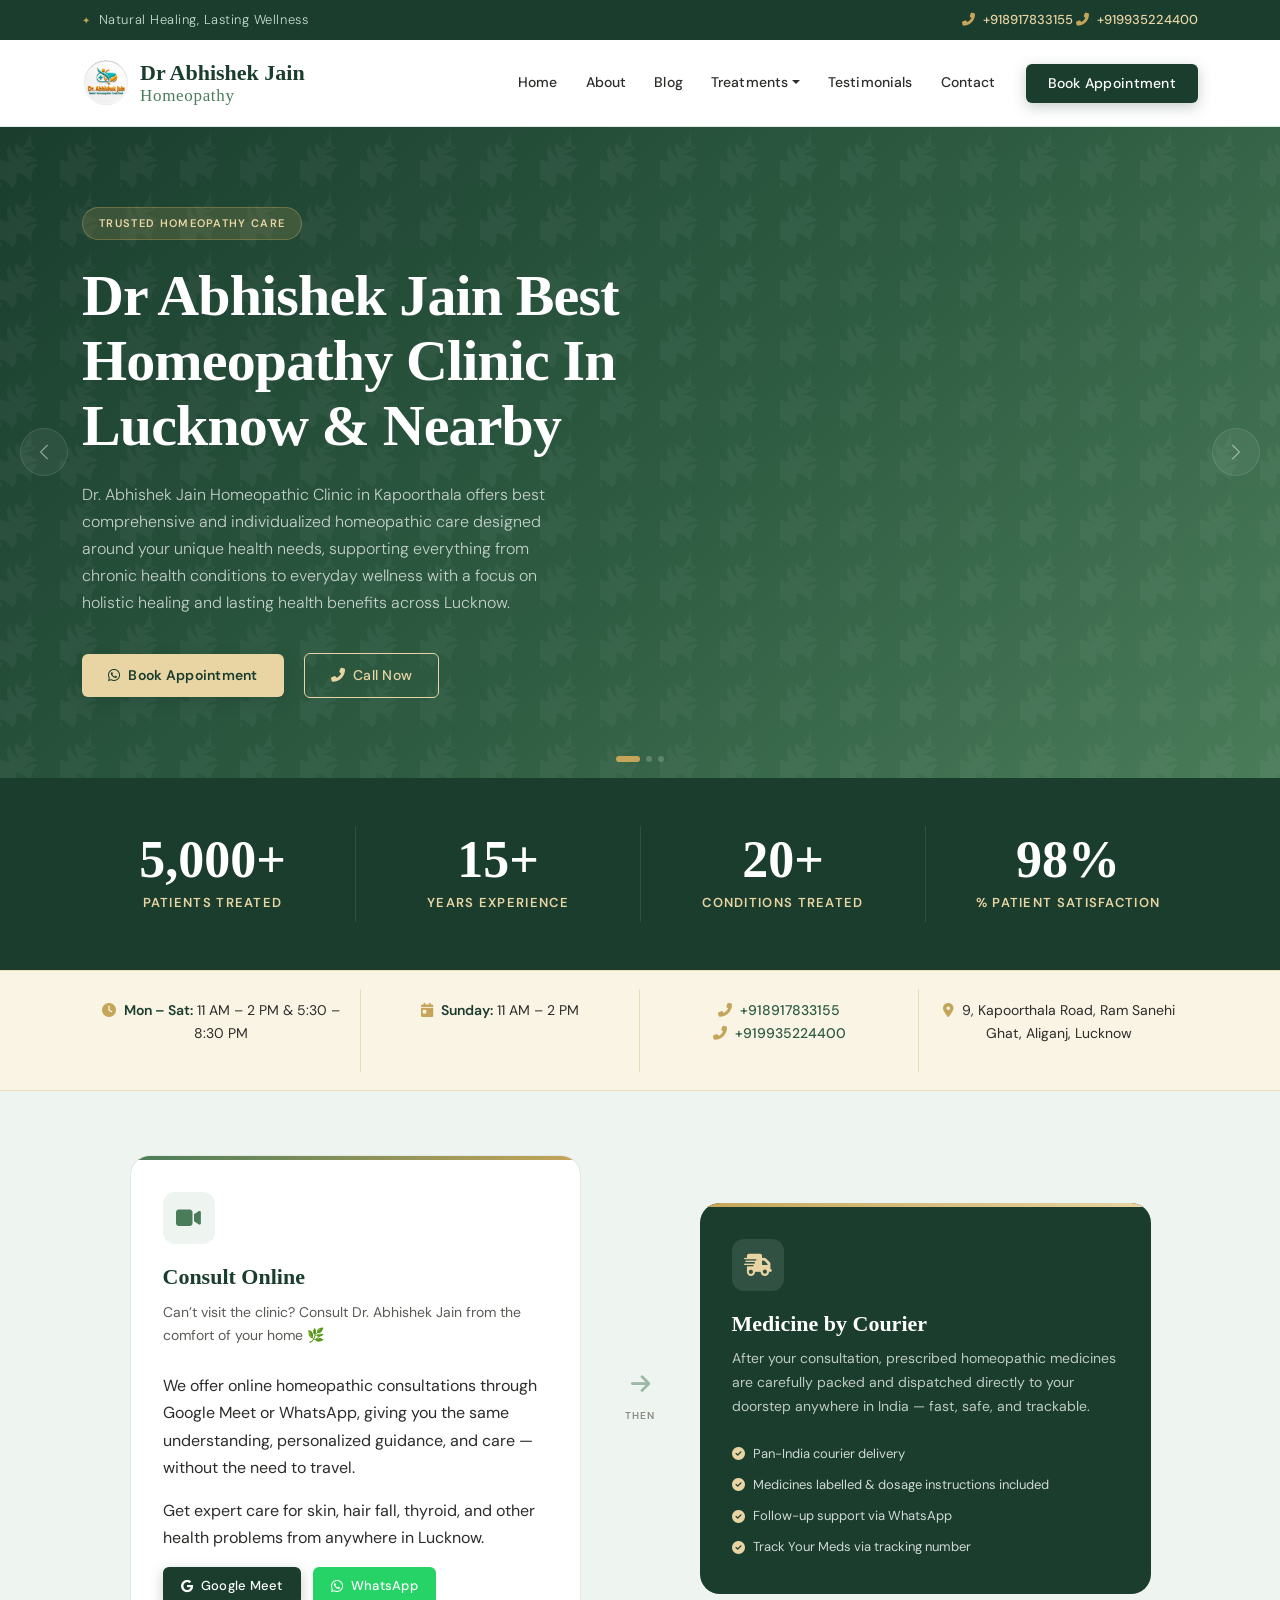
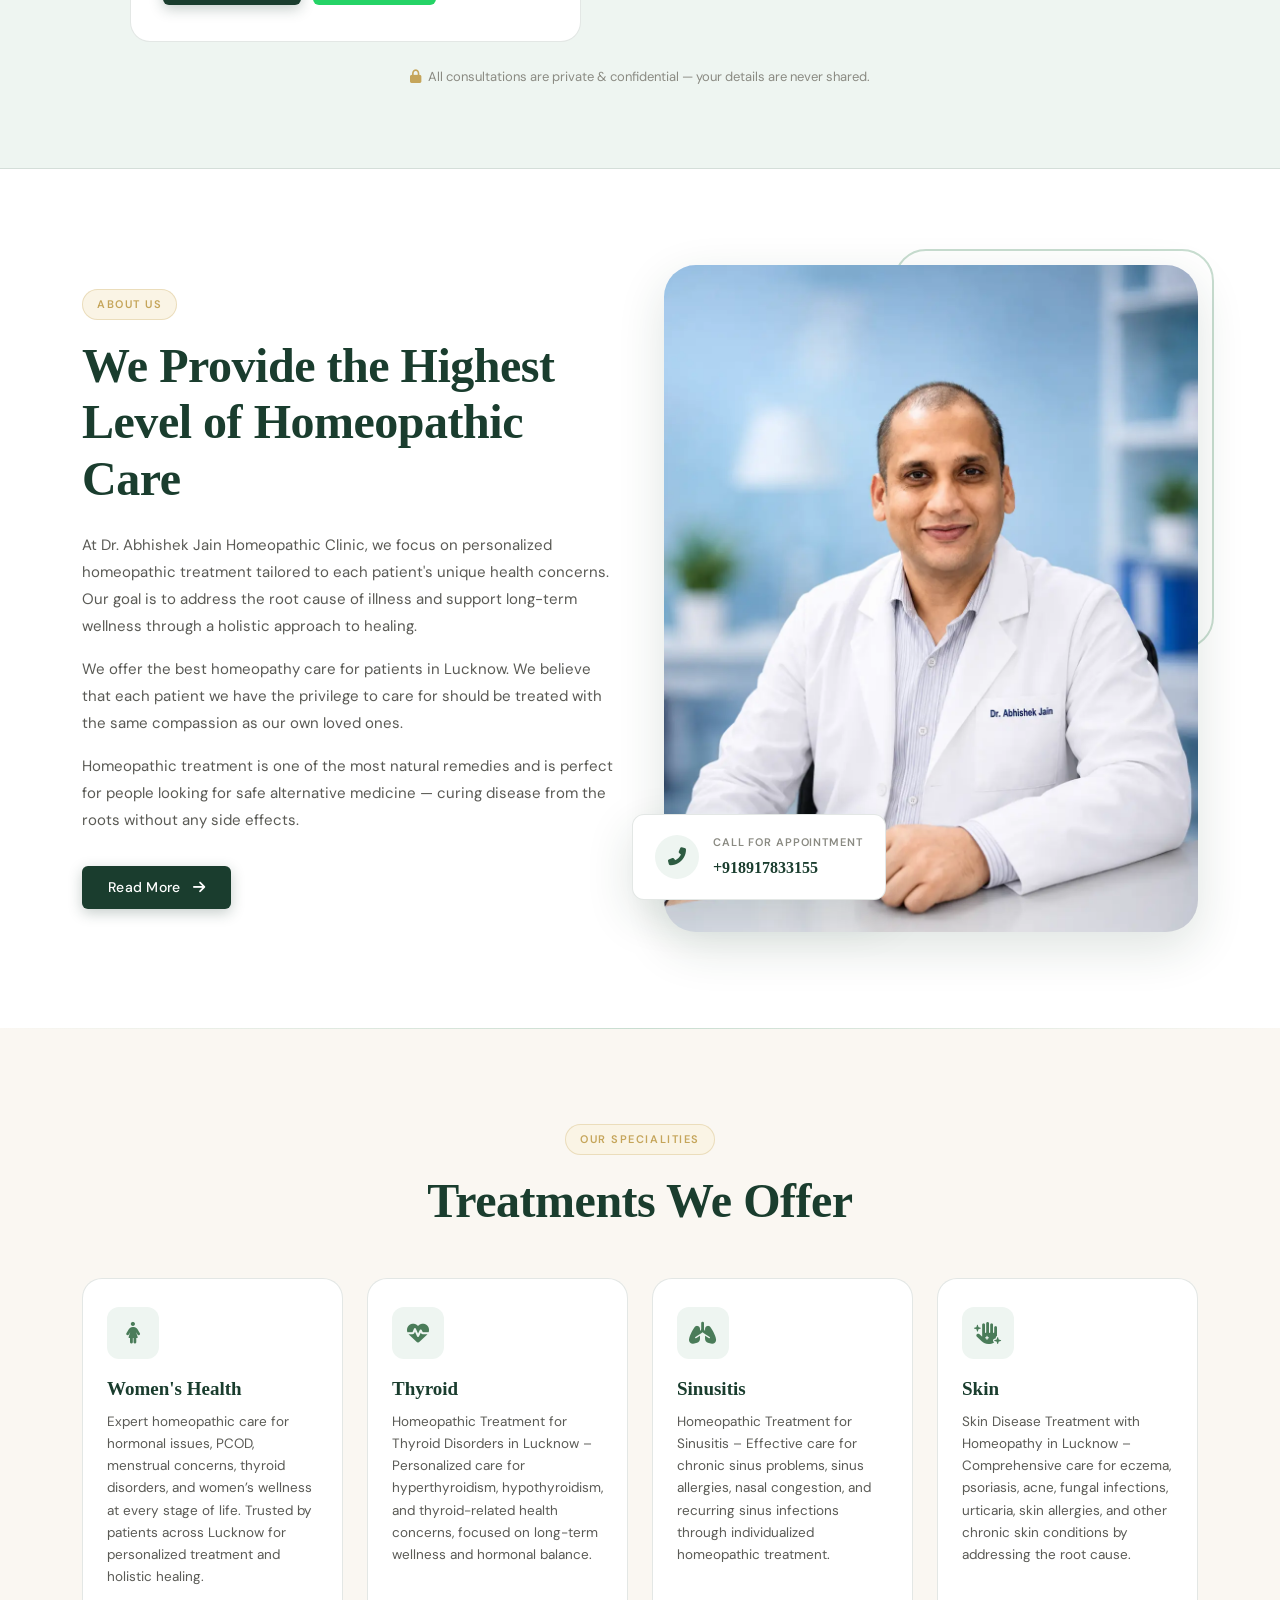
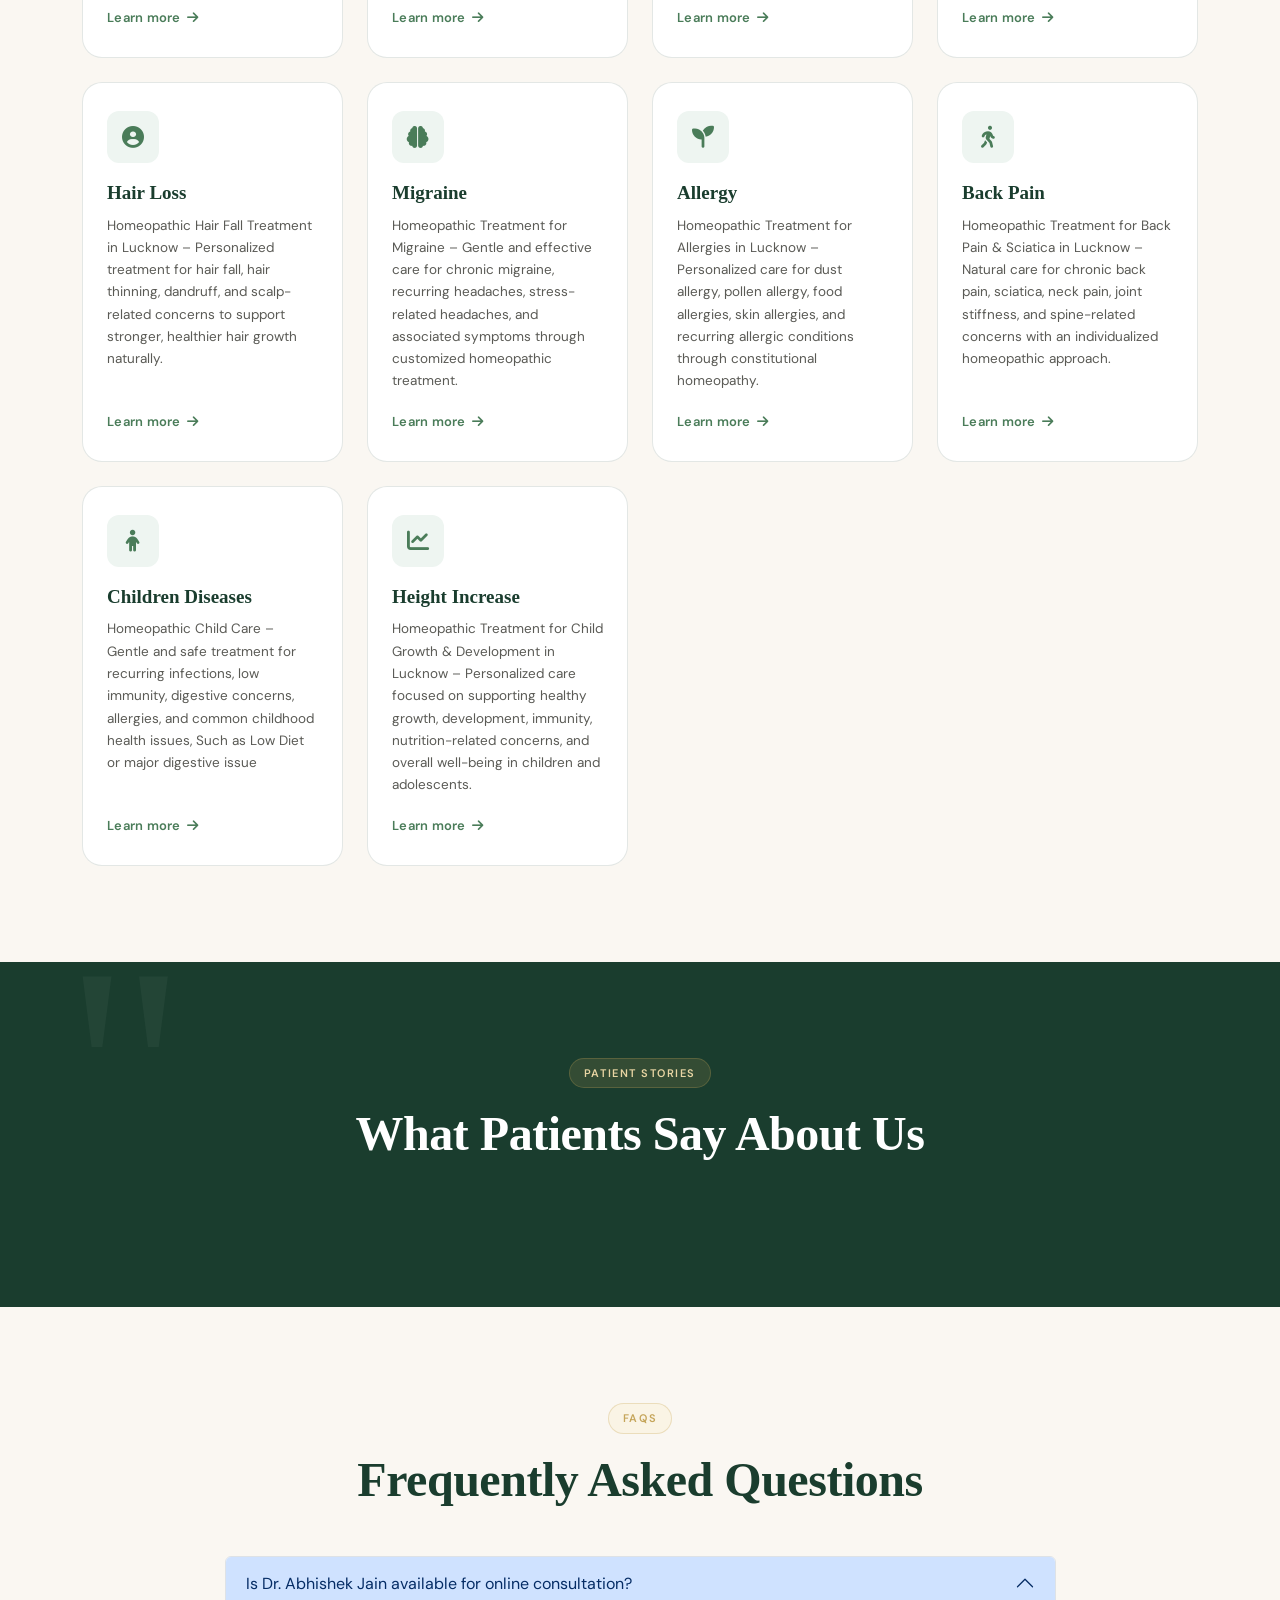
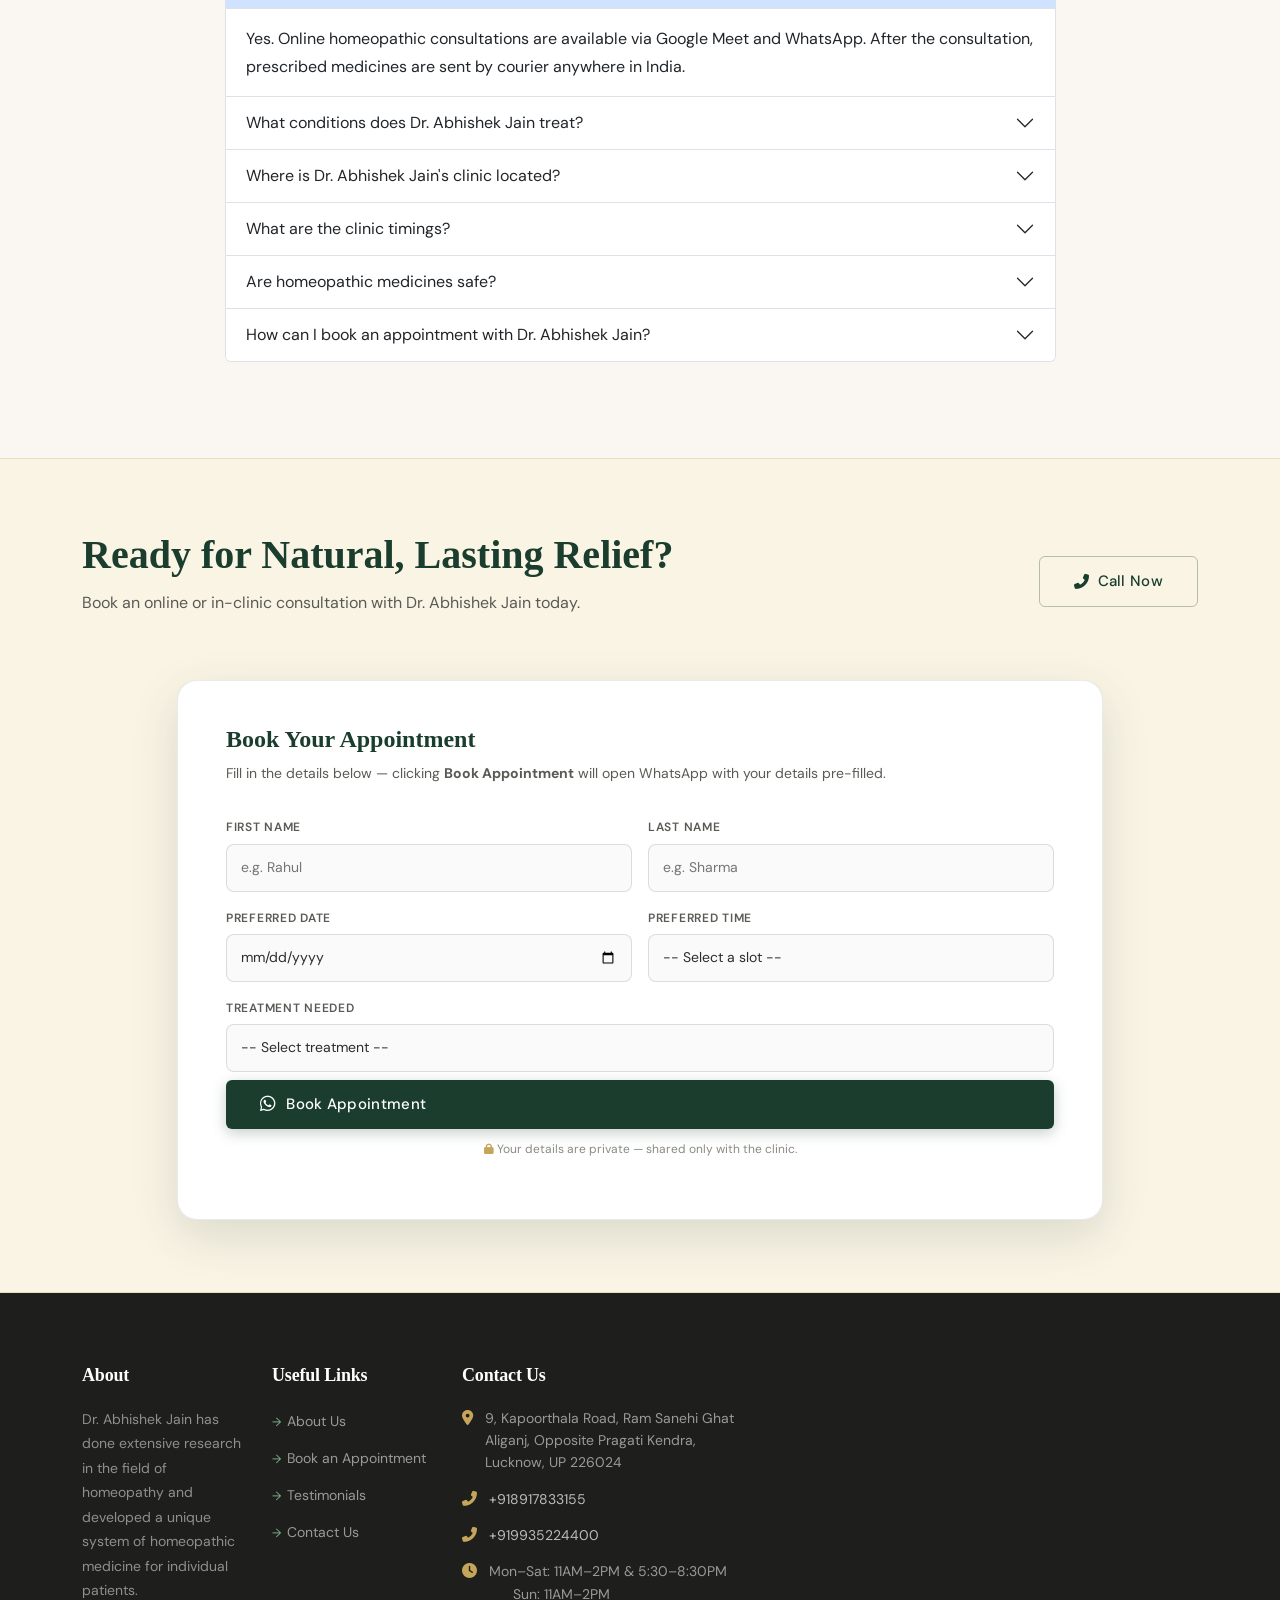
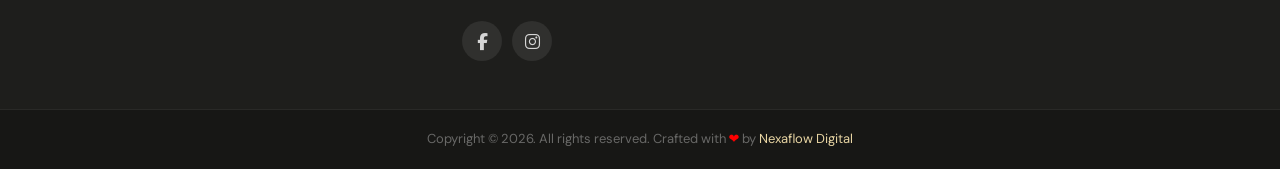
==== commit c8b3ffee: "Update index.html" ====
--- a/index.html
+++ b/index.html
@@ -115,8 +115,11 @@
         "longitude": 80.9425
       },
       "hasMap": "https://www.google.com/maps?cid=1785804234393748179",
-      "sameAs": [
-        "https://www.google.com/maps?cid=1785804234393748179"
+            "sameAs": [
+        "https://www.google.com/maps?cid=1785804234393748179",
+        "https://maps.app.goo.gl/NTJcoxiemZABZHWe9",
+        "https://www.facebook.com/profile.php?id=61591450607348",
+        "https://instagram.com/drabhishekjainhomeopathy"
       ],
       "openingHoursSpecification": [
         {
@@ -398,6 +401,9 @@
 .footer-contact a{color:rgba(255,255,255,0.70);transition:color var(--transition)}
 .footer-contact a:hover{color:var(--gold-light)}
 .footer-bottom{background:rgba(0,0,0,0.25);margin-top:48px;padding:18px 0;border-top:1px solid rgba(255,255,255,0.08)}
+  .footer-social{display:flex;gap:10px;margin-top:6px}
+.footer-social a{width:40px;height:40px;border-radius:50%;display:flex;align-items:center;justify-content:center;background:rgba(255,255,255,0.08);color:rgba(255,255,255,0.80);font-size:17px;transition:background .2s,color .2s}
+.footer-social a:hover{background:var(--gold);color:var(--green-deep)}
 .footer-bottom p{font-size:13px;color:rgba(255,255,255,0.35);margin:0}
 .footer-bottom a{color:var(--gold-light);transition:color var(--transition)}
 .footer-bottom a:hover{color:var(--gold)}
@@ -500,7 +506,7 @@
            <li><a class="dropdown-item" href="#womens-health">Women's Health</a></li>
 <li><a class="dropdown-item" href="#thyroid">Thyroid</a></li>
 <li><a class="dropdown-item" href="#sinusitis">Sinusitis</a></li>
-<li><a class="dropdown-item" href="#skin">Skin</a></li>
+<li><a class="dropdown-item" href="/treatments/skin/">Skin</a></li>
 <li><a class="dropdown-item" href="#hair-loss">Hair Loss</a></li>
 <li><a class="dropdown-item" href="#migraine">Migraine</a></li>
 <li><a class="dropdown-item" href="#allergy">Allergy</a></li>
@@ -776,7 +782,7 @@
         </a>
       </div>
       <div class="col-lg-3 col-md-4 col-sm-6">
-        <a href="index.html#book-appointment" class="treatment-card" id="skin">
+        <a href="/treatments/skin/" class="treatment-card" id="skin">
           <div class="treatment-icon"><i class="fas fa-hand-sparkles"></i></div>
           <h4>Skin</h4>
           <p>Skin Disease Treatment with Homeopathy in Lucknow – Comprehensive care for eczema, psoriasis, acne, fungal infections, urticaria, skin allergies, and other chronic skin conditions by addressing the root cause.</p>
@@ -1078,11 +1084,15 @@
         <li><i class="fas fa-phone-alt"></i><a href="tel:+919935224400">+919935224400</a></li>
         <li><i class="fas fa-clock"></i>Mon–Sat: 11AM–2PM &amp; 5:30–8:30PM<br>&nbsp;&nbsp;&nbsp;&nbsp;&nbsp;&nbsp;Sun: 11AM–2PM</li>
       </ul>
+       <div class="footer-social" aria-label="Follow us on social media">
+        <a href="https://www.facebook.com/profile.php?id=61591450607348" target="_blank" rel="noopener noreferrer me" aria-label="Dr. Abhishek Jain Homeopathy on Facebook"><i class="fab fa-facebook-f"></i></a>
+        <a href="https://instagram.com/drabhishekjainhomeopathy" target="_blank" rel="noopener noreferrer me" aria-label="Dr. Abhishek Jain Homeopathy on Instagram"><i class="fab fa-instagram"></i></a>
+      </div>
     </div>
     <div class="col-md-7">
     <iframe
     title="Dr. Abhishek Jain Homeopathic Clinic Location – Near Kapoorthala, Lucknow"
-  src="https://www.google.com/maps/embed?pb=!1m18!1m12!1m3!1d3618232.216378865!2d76.4599889425754!3d27.67310494519306!2m3!1f0!2f0!3f0!3m2!1i1024!2i768!4f13.1!3m3!1m2!1s0x399bfd7e1cdee749%3A0x18c8737d556d82d3!2sDr.%20Abhishek%20Jain%20Homeopathic%20Clinic%20%7C%20Top%20Skin%20Disease%20Doctor%20In%20Lucknow!5e0!3m2!1sen!2sin!4v1781093918100!5m2!1sen!2sin"
+  src="https://www.google.com/maps/embed?pb=!1m18!1m12!1m3!1d3558.657300017329!2d80.94762899999999!3d26.8826271!2m3!1f0!2f0!3f0!3m2!1i1024!2i768!4f13.1!3m3!1m2!1s0x399bfd7e1cdee749%3A0x18c8737d556d82d3!2sDr.%20Abhishek%20Jain%20Homeopathic%20Clinic%20%7C%20Top%20Skin%20Disease%20Doctor%20In%20Lucknow!5e0!3m2!1sen!2sin!4v1791376657590!5m2!1sen!2sin"
   width="100%"
   height="200"
   style="border:0; border-radius:10px; filter:grayscale(30%) contrast(1.1); opacity:0.85; display:block;"
